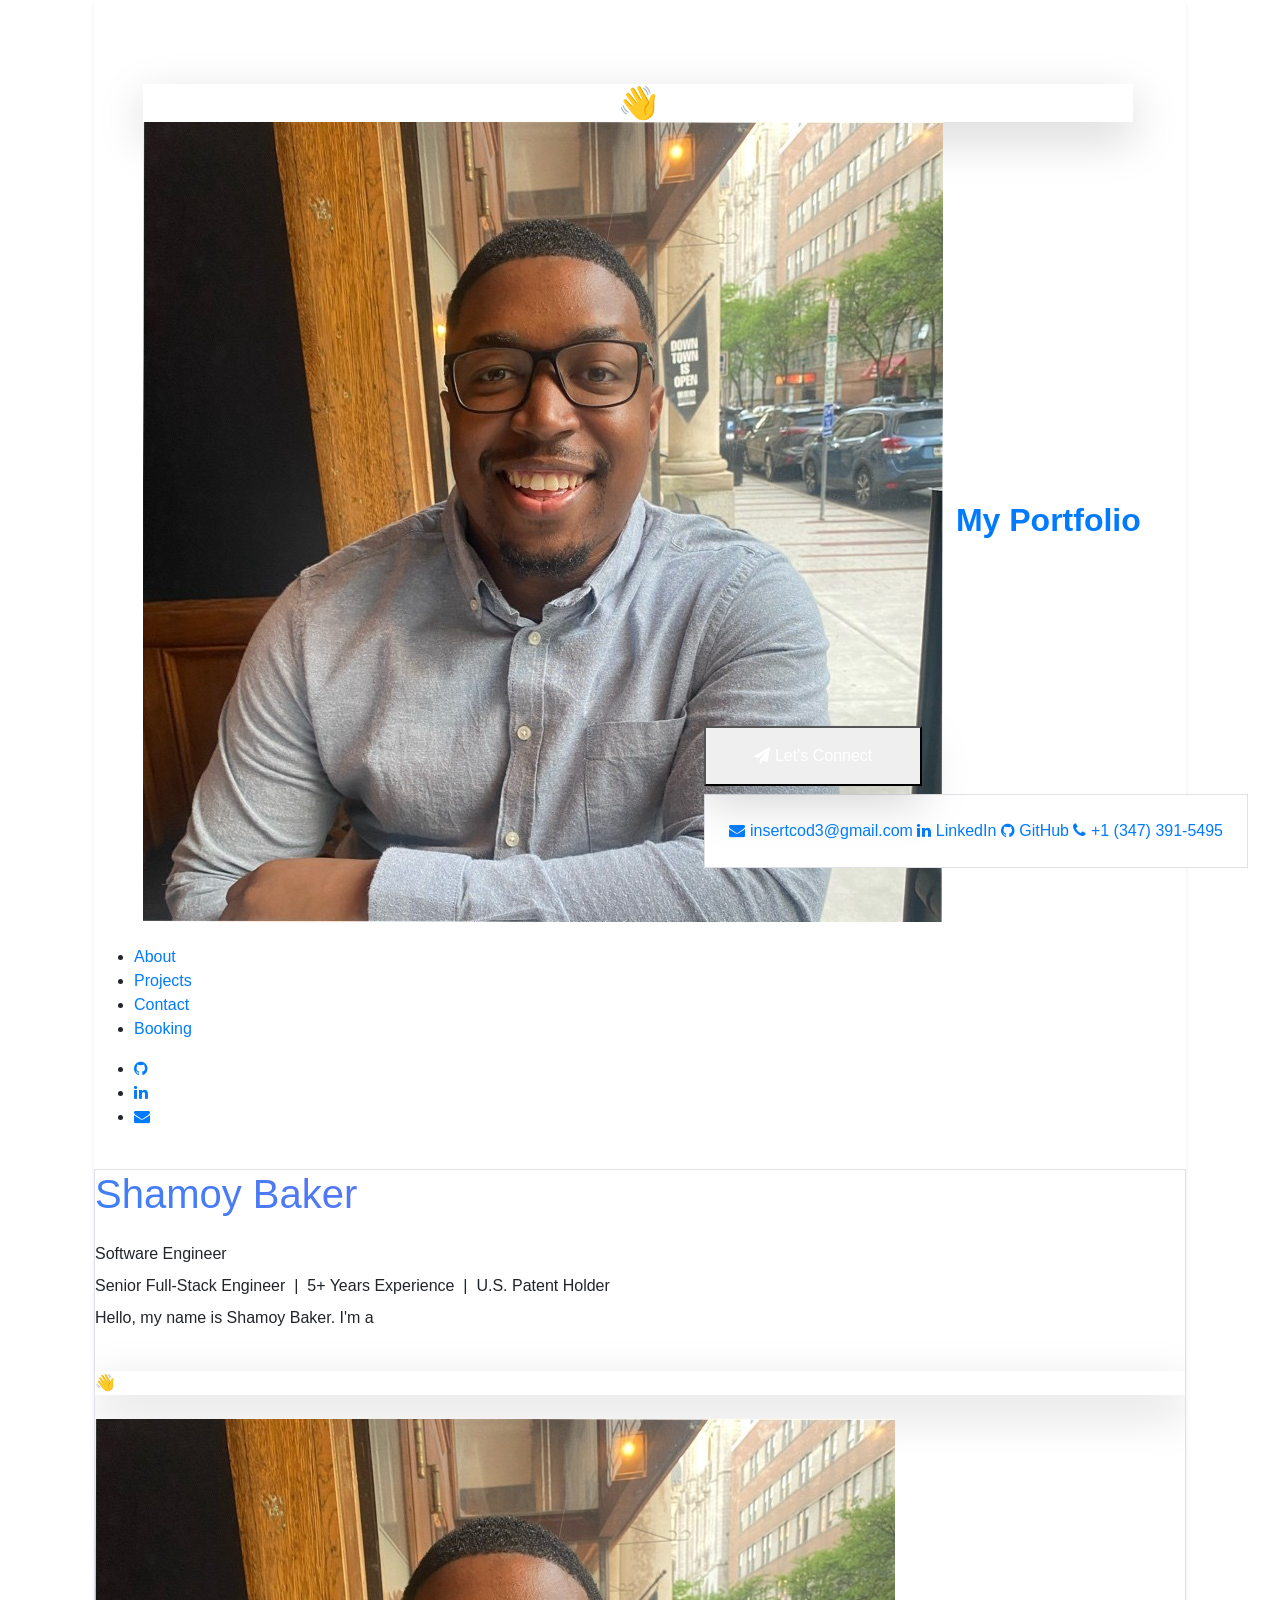
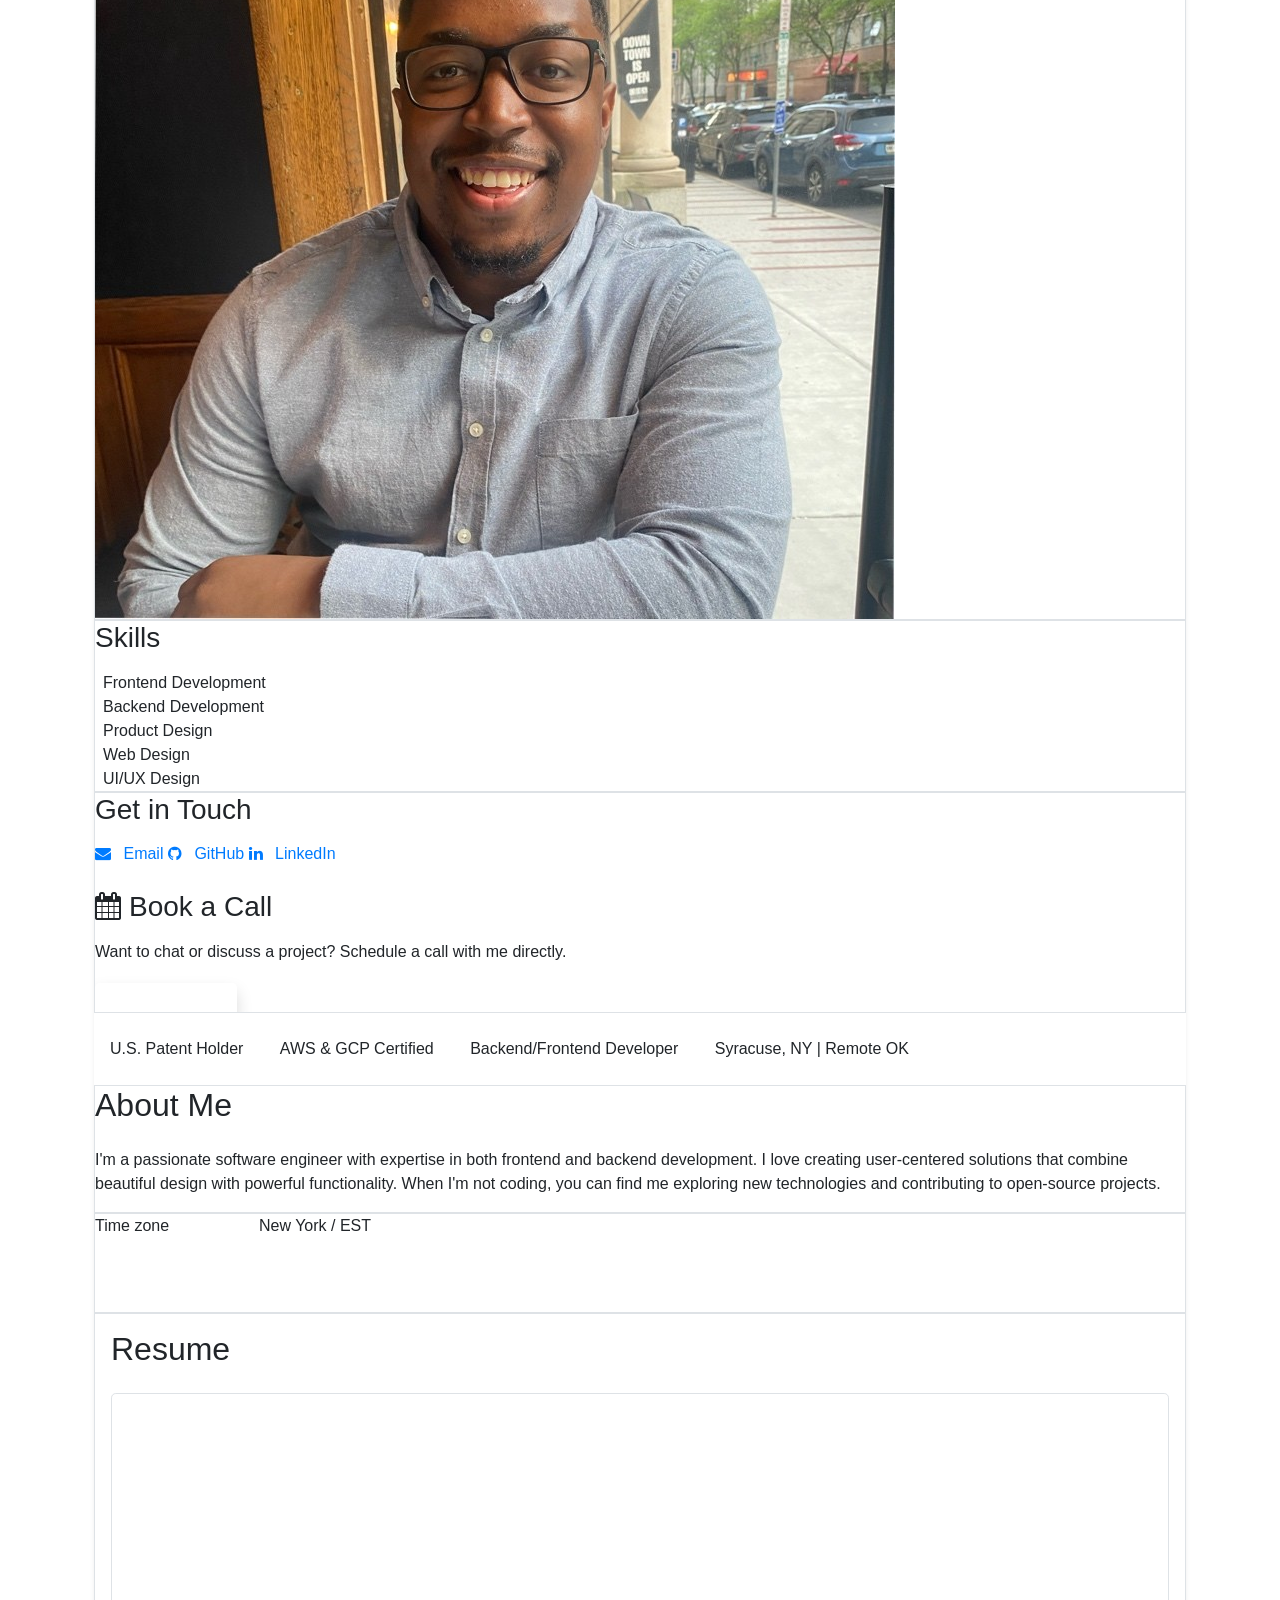
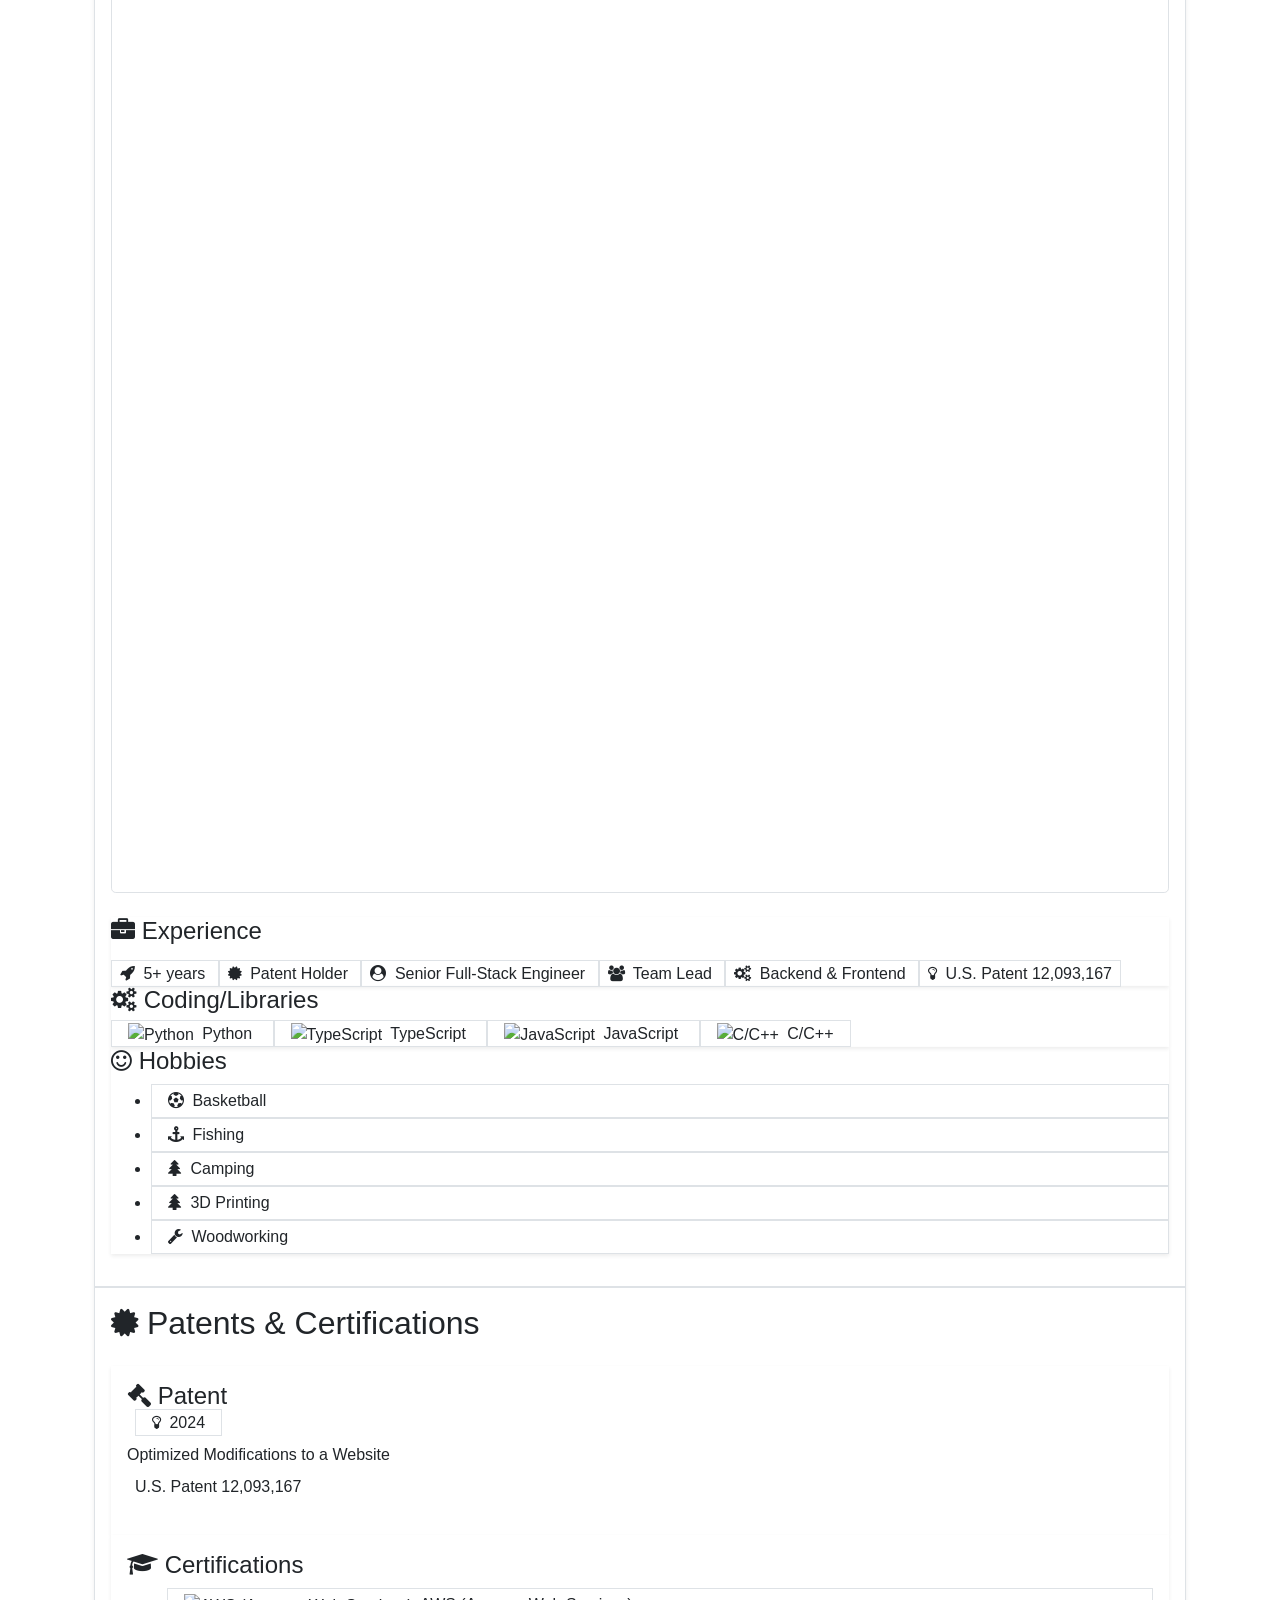
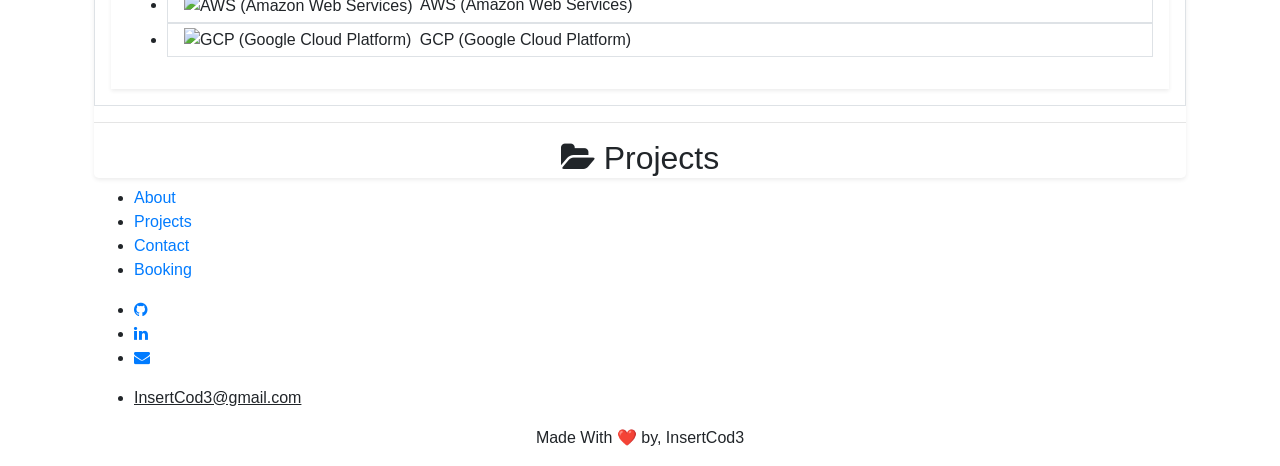
==== index.html @ 32baeb02 "Add Profile Picture" ====
<!DOCTYPE html>
<html lang="en">

<head>
    <meta charset="utf-8">
    <meta content="IE=edge" http-equiv="X-UA-Compatible">
    <meta content="width=device-width, initial-scale=1" name="viewport">
    <title>Portfolio - InsertCod3 </title>
    <!-- jQuery (CDN) -->
    <script src="https://cdn.jsdelivr.net/npm/jquery@3.4.1/dist/jquery.min.js"></script>
    <!-- Animate CSS (CDN) -->
    <link rel="stylesheet" href="https://cdnjs.cloudflare.com/ajax/libs/animate.css/4.1.1/animate.min.css"/>
    <!-- Typed.js (CDN) -->
    <script src="https://cdn.jsdelivr.net/npm/typed.js@2.0.10/lib/typed.min.js"></script>
    <!-- Bootstrap (CDN) -->
    <script src="https://cdn.jsdelivr.net/npm/bootstrap@4.3.1/dist/js/bootstrap.min.js"></script>
    <link href="https://cdn.jsdelivr.net/npm/bootstrap@4.3.1/dist/css/bootstrap.min.css" rel="stylesheet">
    <!-- FontAwesome (CDN) -->
    <link href="https://cdn.jsdelivr.net/npm/font-awesome@4.7.0/css/font-awesome.css" rel="stylesheet">
    <!-- Tailwind CSS -->
    <script src="https://cdn.tailwindcss.com"></script>
    <!-- Custom CSS -->
    <link href="css/tailwind-custom.css" rel="stylesheet">
    <!-- Main JS/CSS -->
    <script src="js/main.js"></script>
    <!-- Preloader Screen Handle (CSS/JS) -->
    <link href="css/preloader.css" rel="stylesheet">
    <script src="js/preloader.js"></script>
    <link href="https://fonts.googleapis.com/css?family=Nunito:600&display=swap" rel="stylesheet">
    <!-- Google Tag Manager -->
    <script>(function(w,d,s,l,i){w[l]=w[l]||[];w[l].push({'gtm.start':
    new Date().getTime(),event:'gtm.js'});var f=d.getElementsByTagName(s)[0],
    j=d.createElement(s),dl=l!='dataLayer'?'&l='+l:'';j.async=true;j.src=
    'https://www.googletagmanager.com/gtm.js?id='+i+dl;f.parentNode.insertBefore(j,f);
    })(window,document,'script','dataLayer','GTM-56KHHL7');</script>
    <!-- End Google Tag Manager -->
</head>

<body class="bg-gray-100 font-['Nunito']">
    <!-- Google Tag Manager (noscript) -->
    <noscript><iframe src="https://www.googletagmanager.com/ns.html?id=GTM-56KHHL7"
    height="0" width="0" style="display:none;visibility:hidden"></iframe></noscript>
    <!-- End Google Tag Manager (noscript) -->
    <div id="preloader" >
            <div class="lds-ellipsis"><div></div><div></div><div></div><div></div></div>
        <h1 style="font-family: 'Nunito', sans-serif; color: white; font-size: 3rem;" class="animate__animated animate__shakeX">Hello. 👋</h1>
    </div>
    <div class="bg-gray-100 loading">
        
        <div class="container mx-auto px-4 mb-12">
            <header class="bg-white rounded-lg shadow-sm p-6 mb-8">
                <!-- Navigation -->
                <nav class="flex items-center justify-between lg:justify-between py-4 mb-8 flex-wrap">
                    <button class="lg:hidden navbar-toggler" type="button" data-toggle="collapse" data-target="#navbarSupportedContent" aria-controls="navbarSupportedContent" aria-expanded="false" aria-label="Toggle navigation">
                        <span class="navbar-toggler-icon"></span>
                    </button>
                    
                    <a class="text-2xl font-semibold border-2 border-gray-700 px-4 py-2 text-gray-700 hover:text-blue-500 hover:border-blue-500 transition-colors duration-250 w-full lg:w-auto text-center flex justify-center lg:justify-start" href="/" class="logo">
                        <h2 class="flex flex-row items-center brand-name w-full text-center lg:text-left">
                            <div class="hidden xl:flex w-16 h-16 bg-gradient-to-br from-blue-500 to-indigo-600 rounded-full items-center justify-center text-white text-2xl shadow-lg mr-2">👋</div>
                            <img class="lg:hidden rounded-full w-16" src="img/profile/1718292567186.jpg" alt="Default avatar">
                            <span class="ml-1">My Portfolio</span></h2>
                    </a>
            
                    <div class="hidden lg:flex items-center space-x-8" id="navbarSupportedContent">
                      <ul class="flex space-x-6">
                        <li class="nav-item active">
                            <a class="text-gray-600 hover:text-blue-500 transition-colors duration-250" href="#about-me">About</a>
                        </li>
                        <li class="nav-item">
                            <a class="text-gray-600 hover:text-blue-500 transition-colors duration-250" href="#projects">Projects</a>
                        </li>
                        <li class="nav-item">
                            <a class="text-gray-600 hover:text-blue-500 transition-colors duration-250" href="#footer">Contact</a>
                        </li>
                        <li class="nav-item">
                            <a class="text-blue-600 font-bold transition-colors duration-250" href="booking.html">Booking</a>
                        </li>
                      </ul>
                      <ul class="flex space-x-4 social">
                            <li><a class="text-gray-600 hover:text-blue-500 transition-colors duration-250" target="_blank" href="https://github.com/InSertCod3"> <i class="fa fa-github"></i> </a> </li>
                            <li><a class="text-gray-600 hover:text-blue-500 transition-colors duration-250" target="_blank" href="https://www.linkedin.com/in/shamoy-baker-472548163/"> <i class="fa fa-linkedin"></i> </a></li>
                            <li><a class="text-gray-600 hover:text-blue-500 transition-colors duration-250" target="_self" href="mailto:insertcod3@gmail.com"> <i class="fa fa-envelope"></i> </a></li>
                        </ul>
                    </div>
                </nav>

                <!-- Bento Box Grid - Top Row: Name, Skills, Contact -->
                <div class="grid grid-cols-1 md:grid-cols-2 lg:grid-cols-3 gap-4 mb-8">
                    <!-- Welcome Card -->
                    <div class="bg-gradient-to-br from-blue-50 to-indigo-100 rounded-xl p-6 border border-blue-200 hover:shadow-lg transition-all duration-300 bento-card card-hover">
                        <div class="flex items-start justify-between">
                            <div>
                                <h1 class="text-4xl lg:text-5xl font-bold gradient-text mb-4">Shamoy Baker</h1>
                                <p class="text-lg text-gray-600 mb-2">Software Engineer</p>
                                <p class="text-base font-semibold text-blue-700 mb-2">
                                    Senior Full-Stack Engineer &nbsp;|&nbsp; 5+ Years Experience &nbsp;|&nbsp; U.S. Patent Holder
                                </p>
                                <p class="text-sm text-gray-500">Hello, my name is Shamoy Baker. I'm a<br>
                                <span class="block sm:inline"></span><span id="skill-title-0" class="text-blue-600 font-semibold align-middle">&nbsp;</span></p>
                            </div>
                            <div class="hidden lg:block">
                                <div class="hidden w-16 h-16 bg-gradient-to-br from-blue-500 to-indigo-600 rounded-full flex items-center justify-center text-white text-2xl shadow-lg">
                                    👋
                                </div>
                                <img class="rounded-full w-48 xl:w-64 mt-4" src="img/profile/1718292567186.jpg" alt="Default avatar">
                            </div>
                        </div>
                    </div>

                    <!-- Skills Card -->
                    <div class="bg-gradient-to-br from-green-50 to-emerald-100 rounded-xl p-6 border border-green-200 hover:shadow-lg transition-all duration-300 bento-card card-hover">
                        <h3 class="text-lg font-semibold text-gray-800 mb-3">Skills</h3>
                        <div class="space-y-2 text-sm">
                            <div class="flex items-center">
                                <span class="w-2 h-2 bg-green-500 rounded-full mr-2 skill-dot"></span>
                                <span class="text-gray-700">Frontend Development</span>
                            </div>
                            <div class="flex items-center">
                                <span class="w-2 h-2 bg-green-500 rounded-full mr-2 skill-dot"></span>
                                <span class="text-gray-700">Backend Development</span>
                            </div>
                            <div class="flex items-center">
                                <span class="w-2 h-2 bg-green-500 rounded-full mr-2 skill-dot"></span>
                                <span class="text-gray-700">Product Design</span>
                            </div>
                            <div class="flex items-center">
                                <span class="w-2 h-2 bg-green-500 rounded-full mr-2 skill-dot"></span>
                                <span class="text-gray-700">Web Design</span>
                            </div>
                            <div class="flex items-center">
                                <span class="w-2 h-2 bg-green-500 rounded-full mr-2 skill-dot"></span>
                                <span class="text-gray-700">UI/UX Design</span>
                            </div>
                        </div>
                    </div>

                    <!-- Contact Card -->
                    <div class="bg-gradient-to-br from-purple-50 to-violet-100 rounded-xl p-6 border border-purple-200 hover:shadow-lg transition-all duration-300 bento-card card-hover">
                        <h3 class="text-lg font-semibold text-gray-800 mb-3">Get in Touch</h3>
                        <div class="space-y-2 text-sm mb-4">
                            <a href="mailto:insertcod3@gmail.com" class="flex items-center text-gray-700 hover:text-purple-600 transition-colors group">
                                <i class="fa fa-envelope mr-2 group-hover:scale-110 transition-transform"></i>
                                <span>Email</span>
                            </a>
                            <a href="https://github.com/InSertCod3" target="_blank" class="flex items-center text-gray-700 hover:text-purple-600 transition-colors group">
                                <i class="fa fa-github mr-2 group-hover:scale-110 transition-transform"></i>
                                <span>GitHub</span>
                            </a>
                            <a href="https://www.linkedin.com/in/shamoy-baker-472548163/" target="_blank" class="flex items-center text-gray-700 hover:text-purple-600 transition-colors group">
                                <i class="fa fa-linkedin mr-2 group-hover:scale-110 transition-transform"></i>
                                <span>LinkedIn</span>
                            </a>
                        </div>
                        <div class="mt-4">
                            <h3 class="text-lg font-semibold text-gray-800 mb-3 flex items-center"><i class="fa fa-calendar mr-2 text-sky-500"></i>Book a Call</h3>
                            <p class="text-gray-700 mb-4">Want to chat or discuss a project? Schedule a call with me directly.</p>
                            <a href="https://calendar.google.com/calendar/u/0/appointments/schedules/AcZssZ3Q_IYVpdFgfIPAFKFhYhUGTUS6p-Y1R8rW-ofLhDkMVE9c9tWvl8F3PLIQcn6F9eYsMNGcrHB-" target="_blank" class="inline-flex items-center px-4 py-2 bg-sky-500 hover:bg-violet-400 text-white font-semibold rounded-lg shadow transition-colors duration-200">
                                <i class="fa fa-phone mr-2"></i>Book Now
                            </a>
                        </div>
                    </div>
                </div>

                <!-- Quick Facts Bar -->
                <div class="flex flex-wrap gap-4 my-4 justify-center">
                    <span class="bg-blue-100 text-blue-800 px-3 py-1 rounded-full text-sm font-semibold">U.S. Patent Holder</span>
                    <span class="bg-green-100 text-green-800 px-3 py-1 rounded-full text-sm font-semibold">AWS & GCP Certified</span>
                    <span class="bg-purple-100 text-purple-800 px-3 py-1 rounded-full text-sm font-semibold">Backend/Frontend Developer</span>
                    <span class="bg-gray-100 text-gray-800 px-3 py-1 rounded-full text-sm font-semibold">Syracuse, NY | Remote OK</span>
                </div>

                <!-- Book a Call & Time Row -->
                <div class="mb-8 flex flex-col lg:flex-row gap-6 w-full">
                    <!-- About Me Card -->
                    <div class="flex-1">
                        <div id="about-me" class="bg-gradient-to-r from-gray-50 to-gray-100 rounded-xl p-6 border border-gray-200 hover:shadow-lg transition-all duration-300 bento-card card-hover h-full">
                            <h2 class="text-2xl font-bold text-gray-800 mb-4">About Me</h2>
                            <p class="text-gray-600 leading-relaxed">
                                I'm a passionate software engineer with expertise in both frontend and backend development. 
                                I love creating user-centered solutions that combine beautiful design with powerful functionality. 
                                When I'm not coding, you can find me exploring new technologies and contributing to open-source projects.
                            </p>
                        </div>
                    </div>
                    <!-- Time Zone Card -->
                    <div class="flex-1">
                        <div class="relative overflow-hidden rounded-2xl bg-gradient-to-r from-blue-400 via-purple-400 to-pink-400 animate-gradient-x border border-gray-800 p-6 flex flex-col items-center justify-center min-h-[100px] h-full" style="min-height:100px;">
                            <span class="relative text-lg md:text-xl font-semibold text-gray-100 mb-2">Time zone</span>
                            <span id="est-clock" class="relative text-4xl md:text-6xl font-bold text-white tracking-wider" style="font-variant-numeric: tabular-nums;">Loading...</span>
                            <span class="relative text-xl md:text-2xl font-semibold text-gray-100 mt-2">New York / EST</span>
                        </div>
                    </div>
                </div>

                <!-- Resume Section - Third Row -->
                <div class="mb-8 hidden">
                    <div class="bg-gradient-to-r from-slate-50 to-slate-100 rounded-xl p-3 border border-slate-200 hover:shadow-lg transition-all duration-300 bento-card card-hover">
                        <h2 class="text-2xl font-bold text-gray-800 mb-4">Resume</h2>
                        <div class="space-y-4">
                            <!-- PDF Viewer -->
                            <div class="bg-white rounded-lg border border-slate-200 overflow-hidden">
                                <div class="bg-gray-100 flex items-center justify-center resume-container">
                                    <iframe id="pdf-viewer" class="w-full h-full" frameborder="0"></iframe>
                                </div>
                            </div>
                            
                            <!-- Resume Info -->
                            <div class="grid grid-cols-1 md:grid-cols-3 gap-6 mt-4">
                                <!-- Experience Card -->
                                <div class="bg-gradient-to-br from-blue-50 to-indigo-100 rounded-2xl p-6 border-2 border-blue-200 shadow-sm hover:shadow-lg transition-all duration-300 flex flex-col items-start relative w-full">
                                    <h4 class="font-bold text-lg md:text-2xl text-blue-600 mb-3 flex flex-wrap items-center gap-2 md:gap-3 break-words w-full">
                                        <i class="fa fa-briefcase text-blue-600 text-lg md:text-2xl"></i> Experience
                                    </h4>
                                    <div class="flex flex-wrap gap-x-2 gap-y-2 md:gap-x-4 md:gap-y-3 w-full">
                                        <span class="inline-flex items-center px-2 md:px-3 py-1 rounded-full bg-blue-50 text-blue-600 font-semibold text-xs md:text-sm border border-blue-100 mb-0 break-words max-w-full">
                                            <i class="fa fa-rocket mr-1 text-blue-600"></i> 5+ years
                                        </span>
                                        <span class="inline-flex items-center px-2 md:px-3 py-1 rounded-full bg-indigo-50 text-indigo-600 font-semibold text-xs md:text-sm border border-indigo-100 mb-0 break-words max-w-full">
                                            <i class="fa fa-certificate mr-1 text-indigo-600"></i> Patent Holder
                                        </span>
                                        <span class="inline-flex items-center px-2 md:px-3 py-1 rounded-full bg-blue-50 text-blue-600 font-semibold text-xs md:text-sm border border-blue-100 mb-0 break-words max-w-full">
                                            <i class="fa fa-user-circle mr-1 text-blue-600"></i> Senior Full-Stack Engineer
                                        </span>
                                        <span class="inline-flex items-center px-2 md:px-3 py-1 rounded-full bg-indigo-50 text-indigo-600 font-semibold text-xs md:text-sm border border-indigo-100 mb-0 break-words max-w-full">
                                            <i class="fa fa-users mr-1 text-indigo-600"></i> Team Lead
                                        </span>
                                        <span class="inline-flex items-center px-2 md:px-3 py-1 rounded-full bg-blue-50 text-blue-600 font-semibold text-xs md:text-sm border border-blue-100 mb-0 break-words max-w-full">
                                            <i class="fa fa-cogs mr-1 text-blue-600"></i> Backend & Frontend
                                        </span>
                                        <span class="inline-flex items-center px-2 md:px-3 py-1 rounded-full bg-indigo-50 text-indigo-600 font-semibold text-xs md:text-sm border border-indigo-100 mb-0 break-words max-w-full">
                                            <i class="fa fa-lightbulb-o mr-1 text-indigo-600"></i> U.S. Patent 12,093,167
                                        </span>
                                    </div>
                                </div>
                                <!-- Skills Card -->
                                <div class="bg-gradient-to-br from-green-50 to-emerald-100 rounded-2xl p-6 border-2 border-green-200 shadow-sm hover:shadow-lg transition-all duration-300 flex flex-col items-start">
                                    <h4 class="font-bold text-lg text-emerald-700 mb-2 flex items-center gap-2">
                                        <i class="fa fa-cogs text-emerald-500"></i> Coding/Libraries
                                    </h4>
                                    <div class="flex flex-wrap gap-2 mt-2">
                                        <span class="inline-flex items-center px-3 py-1 rounded-full bg-emerald-100 text-emerald-800 text-xs font-semibold border border-emerald-200">
                                            <img src="https://cdn.jsdelivr.net/gh/devicons/devicon/icons/python/python-original.svg" alt="Python" class="w-4 h-4 mr-1"> Python
                                        </span>
                                        <span class="inline-flex items-center px-3 py-1 rounded-full bg-emerald-100 text-emerald-800 text-xs font-semibold border border-emerald-200">
                                            <img src="https://cdn.jsdelivr.net/gh/devicons/devicon/icons/typescript/typescript-original.svg" alt="TypeScript" class="w-4 h-4 mr-1"> TypeScript
                                        </span>
                                        <span class="inline-flex items-center px-3 py-1 rounded-full bg-emerald-100 text-emerald-800 text-xs font-semibold border border-emerald-200">
                                            <img src="https://cdn.jsdelivr.net/gh/devicons/devicon/icons/javascript/javascript-original.svg" alt="JavaScript" class="w-4 h-4 mr-1"> JavaScript
                                        </span>
                                        <span class="inline-flex items-center px-3 py-1 rounded-full bg-emerald-100 text-emerald-800 text-xs font-semibold border border-emerald-200">
                                            <img src="https://cdn.jsdelivr.net/gh/devicons/devicon/icons/cplusplus/cplusplus-original.svg" alt="C/C++" class="w-4 h-4 mr-1"> C/C++
                                        </span>
                                    </div>
                                </div>
                                <!-- Hobbies Card (was Certifications) -->
                                <div class="bg-gradient-to-br from-yellow-50 to-yellow-100 rounded-2xl p-6 border-2 border-yellow-200 shadow-sm hover:shadow-lg transition-all duration-300 flex flex-col items-start">
                                    <h4 class="font-bold text-lg text-yellow-700 mb-2 flex items-center gap-2">
                                        <i class="fa fa-smile-o text-yellow-500"></i> Hobbies
                                    </h4>
                                    <ul class="flex flex-wrap gap-2 mt-2 w-full">
                                        <li class="inline-flex items-center px-3 py-1 rounded-full bg-yellow-100 text-yellow-800 text-xs font-semibold border border-yellow-200">
                                            <i class="fa fa-futbol-o mr-1"></i> Basketball
                                        </li>
                                        <li class="inline-flex items-center px-3 py-1 rounded-full bg-yellow-100 text-yellow-800 text-xs font-semibold border border-yellow-200">
                                            <i class="fa fa-anchor mr-1"></i> Fishing
                                        </li>
                                        <li class="inline-flex items-center px-3 py-1 rounded-full bg-yellow-100 text-yellow-800 text-xs font-semibold border border-yellow-200">
                                            <i class="fa fa-tree mr-1"></i> Camping
                                        </li>
                                        <li class="inline-flex items-center px-3 py-1 rounded-full bg-yellow-100 text-yellow-800 text-xs font-semibold border border-yellow-200">
                                            <i class="fa fa-tree mr-1"></i> 3D Printing
                                        </li>
                                        <li class="inline-flex items-center px-3 py-1 rounded-full bg-yellow-100 text-yellow-800 text-xs font-semibold border border-yellow-200">
                                            <i class="fa fa-wrench mr-1"></i> Woodworking
                                        </li>
                                    </ul>
                                </div>
                            </div>
                        </div>
                    </div>
                </div>

                <!-- Patents & Certifications Card -->
                <div class="mb-8">
                    <div class="bg-gradient-to-br from-yellow-50 to-yellow-100 rounded-xl p-3 border border-yellow-200 hover:shadow-lg transition-all duration-300 bento-card card-hover">
                        <h2 class="text-base md:text-2xl font-extrabold text-yellow-600 mb-4 md:mb-6 flex items-center gap-2 md:gap-2 flex-wrap break-words w-full">
                            <i class="fa fa-certificate text-base md:text-xl text-yellow-500"></i>
                            Patents & Certifications
                        </h2>
                        <div class="flex flex-col md:flex-row gap-y-4 md:gap-y-0 md:gap-x-4 w-full md:items-stretch h-full">
                            <!-- Patent Card -->
                            <div class="flex-1 min-w-0 w-full bg-white rounded-2xl p-3 md:p-4 border-2 border-yellow-200 shadow-sm hover:shadow-lg transition-all duration-300 flex flex-col h-full justify-center relative min-h-32 md:min-h-40">
                                <div class="w-full flex items-center justify-between mb-2">
                                    <h4 class="font-bold text-sm md:text-base text-yellow-700 flex items-center gap-2 m-0">
                                        <i class="fa fa-gavel text-yellow-500"></i> Patent
                                    </h4>
                                    <span class="inline-flex items-center ml-2 px-3 py-1 rounded-full bg-yellow-100 text-yellow-700 text-xs font-bold border border-yellow-300">
                                        <i class="fa fa-lightbulb-o mr-1"></i> 2024
                                    </span>
                                </div>
                                <p class="text-xs md:text-sm text-gray-700 mb-1 font-medium break-words">Optimized Modifications to a Website</p>
                                <p class="text-xs text-gray-500 font-mono bg-yellow-50 px-2 py-1 rounded break-words">U.S. Patent 12,093,167</p>
                            </div>
                            <!-- Certifications Card -->
                            <div class="flex-1 min-w-0 w-full bg-white rounded-2xl p-3 md:p-4 border-2 border-yellow-200 shadow-sm hover:shadow-lg transition-all duration-300 flex flex-col h-full justify-center min-h-32 md:min-h-40">
                                <h4 class="font-bold text-sm md:text-base text-yellow-700 mb-2 flex items-center gap-2">
                                    <i class="fa fa-graduation-cap text-yellow-500"></i> Certifications
                                </h4>
                                <ul class="flex flex-wrap gap-2 mt-2 w-full">
                                    <li class="inline-flex items-center px-3 py-1 rounded-full bg-yellow-100 text-yellow-800 text-xs font-semibold border border-yellow-200 break-words max-w-full">
                                        <img src="https://cdn.jsdelivr.net/gh/devicons/devicon/icons/amazonwebservices/amazonwebservices-original-wordmark.svg" alt="AWS (Amazon Web Services)" class="w-4 h-4 mr-1"> AWS (Amazon Web Services)
                                    </li>
                                    <li class="inline-flex items-center px-3 py-1 rounded-full bg-yellow-100 text-yellow-800 text-xs font-semibold border border-yellow-200 break-words max-w-full">
                                        <img src="https://cdn.jsdelivr.net/gh/devicons/devicon/icons/googlecloud/googlecloud-original.svg" alt="GCP (Google Cloud Platform)" class="w-4 h-4 mr-1"> GCP (Google Cloud Platform)
                                    </li>
                                </ul>
                            </div>
                        </div>
                    </div>
                </div>

                <!-- Separator before Projects Section -->
                <hr class="my-10 border-t-2 border-gray-200 w-full hidden">
                <!-- Projects Section Header -->
                <div class="flex justify-center hidden">
                  <h2 class="text-2xl md:text-3xl font-extrabold text-gray-800 flex items-center gap-3 mb-8 text-center"><i class="fa fa-folder-open text-blue-500"></i> Projects</h2>
                </div>
                <!-- Bento Box Projects Container -->
                <div id="bento-projects-container" class="hidden">
                    <!-- Projects will be dynamically populated here -->
                </div>

                
            </header>
            <div class="container mx-auto px-4 content-container" id="content-container">
                <!-- Content container for any additional sections -->
        </div>
    </div>

    <footer class="bg-white mt-12 py-8">
        <div id="footer" class="container mx-auto px-4">
            <nav class="flex flex-col md:flex-row justify-between items-center space-y-4 md:space-y-0">
                <ul class="flex space-x-6">
                    <li>
                        <a href="#about-me" class="text-gray-600 hover:text-blue-500 transition-colors duration-250">About</a>
                    </li>

                    <li>
                        <a href="#projects" class="text-gray-600 hover:text-blue-500 transition-colors duration-250">Projects</a>
                    </li>

                    <li>
                        <a href="#footer" class="text-gray-600 hover:text-blue-500 transition-colors duration-250">Contact</a>
                    </li>
                    <li>
                        <a href="booking" class="text-blue-600 font-bold transition-colors duration-250">Booking</a>
                    </li>
                </ul>

                <ul class="flex space-x-4">
                    <li><a target="_blank" href="https://github.com/InSertCod3" class="text-gray-600 hover:text-blue-500 transition-colors duration-250"> <i class="fa fa-github"></i> </a> </li>
                    <li><a target="_blank" href="https://www.linkedin.com/in/shamoy-baker-472548163/" class="text-gray-600 hover:text-blue-500 transition-colors duration-250"> <i class="fa fa-linkedin"></i> </a></li>
                    <li><a target="_self" href="mailto:insertcod3@gmail.com" class="text-gray-600 hover:text-blue-500 transition-colors duration-250"> <i class="fa fa-envelope"></i> </a></li>
                </ul>
                <ul>
                    <li><u class="text-gray-600">InsertCod3@gmail.com</u></li>
                </ul>

                <p class="text-center text-gray-600">Made With ❤️ by, InsertCod3</p>
            </nav>
        </div>

    </footer>
    <script>
            /* Handle Typed.js */
            var typed = new Typed('#skill-title-0', {
                strings: ["&nbsp;", "Backend&nbsp;Developer ", "Frontend&nbsp;Developer ", "Creator"],
                typeSpeed: 50,
                backSpeed: 50,
                backDelay: 2000,
                showCursor: true,
                loop: true,
                loopCount: Infinity
            });

            //Paste your Client Access Token in the line below within quotes - you can build your API from https://dribbble.com/account/applications 
            var project_list = {
                1: {
                    "items":[
                        {
                            "title": "React Native Cooking App",
                            "card_attr": "",
                            "message": "React Native Cooking App Design Mock-up",
                            "description": "Designed a app in React Native that enables user to visualize cooking recipes.",
                            "links": {
                                "hosted_url": "https://github.com/InSertCod3/cooking_react_native",
                                "source_code_repo": "https://github.com/InSertCod3/cooking_react_native"
                            },
                            "images": {
                                "normal":"https://raw.githubusercontent.com/InSertCod3/cooking_react_native/master/screenshots/Screenshot_3.png"
                            }
                        },
                        {
                            "title": "React Native Patients App",
                            "card_attr": "",
                            "message": "React Native Patients Management App Design Mock-up",
                            "description": "Designed a app in React Native that help medical professionals manage there patients more efficiently.",
                            "links": {
                                "hosted_url": "https://github.com/InSertCod3/react_native_patients",
                                "source_code_repo": "https://github.com/InSertCod3/react_native_patients"
                            },
                            "images": {
                                "normal":"https://raw.githubusercontent.com/InSertCod3/react_native_patients/master/screenshots/screenshot_0.png"
                            }
                        },
                        {
                            "title": "React Native Pricing Carousel App",
                            "card_attr": "",
                            "message": "React Native Pricing App Design Mock-up",
                            "description": "Designed a app in React Native that had responsive design concept.",
                            "links": {
                                "hosted_url": "https://github.com/InSertCod3/React_Native_Pricing_Carousel",
                                "source_code_repo": "https://github.com/InSertCod3/React_Native_Pricing_Carousel"
                            },
                            "images": {
                                "normal":"https://raw.githubusercontent.com/InSertCod3/React_Native_Pricing_Carousel/master/screenshots/Screenshot_0.png"
                            }
                        }
                    ]
                },
                2: {
                    "items":[
                        {
                            "title": "React Native Cooking App",
                            "card_attr": "disable-border",
                            "message": "React Native Cooking App Design Mock-up",
                            "description": "Designed a app in React Native that enables user to visualize cooking recipes.",
                            "links": {
                                "hosted_url": "https://github.com/InSertCod3/cooking_react_native",
                                "source_code_repo": "https://github.com/InSertCod3/cooking_react_native"
                            },
                            "images": {
                                "normal":"img/mockup/snowboard_weekend_getaway.png"
                            }
                        }
                    ]
                },
                3: {
                    "items":[
                        {
                            "title": "React Native Cooking App",
                            "card_attr": "disable-border",
                            "message": "React Native Cooking App Design Mock-up",
                            "description": "Designed a app in React Native that enables user to visualize cooking recipes.",
                            "links": {
                                "hosted_url": "https://github.com/InSertCod3/cooking_react_native",
                                "source_code_repo": "https://github.com/InSertCod3/cooking_react_native"
                            },
                            "images": {
                                "normal":"img/mockup/movie_night_0.png"
                            }
                        },
                        {
                            "title": "React Native Cooking App",
                            "card_attr": "disable-border",
                            "message": "React Native Cooking App Design Mock-up",
                            "description": "Designed a app in React Native that enables user to visualize cooking recipes.",
                            "links": {
                                "hosted_url": "https://github.com/InSertCod3/cooking_react_native",
                                "source_code_repo": "https://github.com/InSertCod3/cooking_react_native"
                            },
                            "images": {
                                "normal":"img/mockup/movie_night_1.png"
                            }
                        },
                        {
                            "title": "React Native Cooking App",
                            "card_attr": "disable-border",
                            "message": "React Native Cooking App Design Mock-up",
                            "description": "Designed a app in React Native that enables user to visualize cooking recipes.",
                            "links": {
                                "hosted_url": "https://github.com/InSertCod3/cooking_react_native",
                                "source_code_repo": "https://github.com/InSertCod3/cooking_react_native"
                            },
                            "images": {
                                "normal":"img/mockup/movie_night_2.png"
                            }
                        }
                    ]
                },
                4: {
                    "items":[
                        {
                            "title": "React Native Cooking App",
                            "card_attr": "",
                            "message": "React Native Cooking App Design Mock-up",
                            "description": "Designed a app in React Native that enables user to visualize cooking recipes.",
                            "links": {
                                "hosted_url": "https://github.com/InSertCod3/cooking_react_native",
                                "source_code_repo": "https://github.com/InSertCod3/cooking_react_native"
                            },
                            "images": {
                                "normal":"img/mockup/i_am_moose_desktop.png"
                            }
                        }
                    ]
                },
                5: {
                    "items":[
                        {
                            "title": "React Native Cooking App",
                            "card_attr": "",
                            "message": "React Native Cooking App Design Mock-up",
                            "description": "Designed a app in React Native that enables user to visualize cooking recipes.",
                            "links": {
                                "hosted_url": "https://github.com/InSertCod3/cooking_react_native",
                                "source_code_repo": "https://github.com/InSertCod3/cooking_react_native"
                            },
                            "images": {
                                "normal":"img/mockup/eiffel_tower_iphone_mockup.png"
                            }
                        }
                    ]
                }
            };
            
            // Color schemes for bento box projects
            var colorSchemes = [
                { bg: 'from-orange-50 to-amber-100', border: 'border-orange-200', btn: 'bg-orange-500 hover:bg-orange-600', btnLight: 'bg-orange-100 text-orange-700 hover:bg-orange-200', tag: 'bg-orange-100 text-orange-800' },
                { bg: 'from-pink-50 to-rose-100', border: 'border-pink-200', btn: 'bg-pink-500 hover:bg-pink-600', btnLight: 'bg-pink-100 text-pink-700 hover:bg-pink-200', tag: 'bg-pink-100 text-pink-800' },
                { bg: 'from-cyan-50 to-teal-100', border: 'border-cyan-200', btn: 'bg-cyan-500 hover:bg-cyan-600', btnLight: 'bg-cyan-100 text-cyan-700 hover:bg-cyan-200', tag: 'bg-cyan-100 text-cyan-800' },
                { bg: 'from-emerald-50 to-green-100', border: 'border-emerald-200', btn: 'bg-emerald-500 hover:bg-emerald-600', btnLight: 'bg-emerald-100 text-emerald-700 hover:bg-emerald-200', tag: 'bg-emerald-100 text-emerald-800' },
                { bg: 'from-indigo-50 to-blue-100', border: 'border-indigo-200', btn: 'bg-indigo-500 hover:bg-indigo-600', btnLight: 'bg-indigo-100 text-indigo-700 hover:bg-indigo-200', tag: 'bg-indigo-100 text-indigo-800' },
                { bg: 'from-red-50 to-pink-100', border: 'border-red-200', btn: 'bg-red-500 hover:bg-red-600', btnLight: 'bg-red-100 text-red-700 hover:bg-red-200', tag: 'bg-red-100 text-red-800' }
            ];

            // Populate bento box projects
            var projectIndex = 0;
            for (pro in project_list){
                var t_pros = project_list[pro];
                t_pros.items.forEach(function(shot) {
                    var colorScheme = colorSchemes[projectIndex % colorSchemes.length];
                    var bento_template_html = `
                        <div class="mb-4">
                            <div class="bg-gradient-to-br ${colorScheme.bg} rounded-xl p-6 border ${colorScheme.border} hover:shadow-lg transition-all duration-300 bento-card card-hover project-card">
                                <div class="flex flex-col lg:flex-row items-start gap-6">
                                    <div class="lg:w-1/3">
                                        <img src="${shot.images.normal}" alt="${shot.title}" class="w-full h-48 object-cover rounded-lg">
                                    </div>
                                    <div class="lg:w-2/3">
                                        <h3 class="text-2xl font-bold text-gray-800 mb-3">${shot.title}</h3>
                                        <p class="text-lg text-gray-600 mb-4">${shot.description}</p>
                                        <div class="flex flex-wrap gap-3">
                                            <span class="${colorScheme.tag} px-3 py-1 rounded-full text-sm">React Native</span>
                                            <span class="${colorScheme.tag} px-3 py-1 rounded-full text-sm">Mobile App</span>
                                            <span class="${colorScheme.tag} px-3 py-1 rounded-full text-sm">UI/UX</span>
                                        </div>
                                        <div class="flex space-x-3 mt-4">
                                            <a href="${shot.links.source_code_repo}" target="_blank" class="${colorScheme.btn} text-white px-4 py-2 rounded-lg transition-colors project-badge">
                                                <i class="fa fa-code mr-2"></i>View Code
                                            </a>
                                            <a href="${shot.links.hosted_url}" target="_blank" class="${colorScheme.btnLight} px-4 py-2 rounded-lg transition-colors">
                                                <i class="fa fa-external-link mr-2"></i>Live Demo
                                            </a>
                                        </div>
                                    </div>
                                </div>
                            </div>
                        </div>`;
                    
                    // Append to bento projects container
                    $('#bento-projects-container').append(bento_template_html);
                    projectIndex++;
                });
            }



            // PDF Viewer Enhancement
            document.addEventListener('DOMContentLoaded', function() {
                const pdfViewer = document.getElementById('pdf-viewer');
                if (pdfViewer) {
                    // Set the PDF URL dynamically
                    const pdfUrl = 'https://drive.google.com/file/d/1X60Ct3nDi8rsY3EIkZPo7Ti0B7pTCTNd/preview';
                    pdfViewer.src = pdfUrl;
                    
                    // Add loading state
                    pdfViewer.onload = function() {
                        console.log('PDF loaded successfully');
                    };
                    
                    pdfViewer.onerror = function() {
                        console.log('PDF failed to load');
                        pdfViewer.parentElement.innerHTML = `
                            <div class="flex flex-col items-center justify-center h-full text-gray-500">
                                <i class="fa fa-file-pdf-o text-4xl mb-2"></i>
                                <p class="text-sm">PDF not available</p>
                                <p class="text-xs">Please check the PDF URL</p>
                            </div>
                        `;
                    };
                }
            });

            
          
    </script>
    <!-- Floating Let's Connect Button -->
    <div id="lets-connect-btn" style="position:fixed;bottom:32px;right:32px;z-index:1000;">
      <button id="lets-connect-main-btn" onclick="toggleLetsConnectPopup()" class="bg-blue-600 hover:bg-blue-700 text-white px-5 py-3 rounded-full shadow-lg flex items-center gap-2 font-semibold animate__animated">
        <i class="fa fa-paper-plane"></i> Let's Connect
      </button>
      <div id="lets-connect-popup" class="hidden mt-2 bg-white border border-gray-200 rounded-xl shadow-xl p-4 flex flex-col gap-3 min-w-[220px] animate__animated">
        <a href="mailto:insertcod3@gmail.com" class="flex items-center gap-2 text-gray-700 hover:text-blue-600 font-medium transition-colors"><i class="fa fa-envelope"></i> insertcod3@gmail.com</a>
        <a href="https://www.linkedin.com/in/shamoy-baker-472548163/" target="_blank" class="flex items-center gap-2 text-gray-700 hover:text-blue-600 font-medium transition-colors"><i class="fa fa-linkedin"></i> LinkedIn</a>
        <a href="https://github.com/InSertCod3" target="_blank" class="flex items-center gap-2 text-gray-700 hover:text-blue-600 font-medium transition-colors"><i class="fa fa-github"></i> GitHub</a>
        <a href="tel:+13473915495" class="flex items-center gap-2 text-gray-700 hover:text-blue-600 font-medium transition-colors"><i class="fa fa-phone"></i> +1 (347) 391-5495</a>
      </div>
    </div>
    <script>
      // Animate.css shakeX after a delay on page load
      window.addEventListener('DOMContentLoaded', function() {
        var btn = document.getElementById('lets-connect-main-btn');
        // Add shakeX after a delay
        setTimeout(function() {
          btn.classList.add('animate__shakeX');
        }, 2000);
      });
      // Remove shakeX after animation
      var btn = document.getElementById('lets-connect-main-btn');
      btn.addEventListener('animationend', function(e) {
        if (e.animationName === 'heartBeat') {
          btn.classList.remove('animate__heartBeat');
        }
        if (e.animationName === 'shakeX') {
          btn.classList.remove('animate__shakeX');
        }
      });
      // Popup animation logic with animate.css
      function toggleLetsConnectPopup() {
        var popup = document.getElementById('lets-connect-popup');
        if (popup.classList.contains('hidden')) {
          popup.classList.remove('hidden', 'animate__fadeOutDown');
          popup.classList.add('animate__bounceInUp');
        } else {
          popup.classList.remove('animate__bounceInUp');
          popup.classList.add('animate__fadeOutDown');
          setTimeout(function() {
            popup.classList.add('hidden');
          }, 500);
        }
      }
      // Hide popup when clicking outside
      document.addEventListener('click', function(event) {
        var btn = document.getElementById('lets-connect-btn');
        var popup = document.getElementById('lets-connect-popup');
        if (!btn.contains(event.target)) {
          if (!popup.classList.contains('hidden')) {
            popup.classList.remove('animate__bounceInUp');
            popup.classList.add('animate__fadeOutDown');
            setTimeout(function() {
              popup.classList.add('hidden');
            }, 500);
          }
        }
      });
    </script>
</body>

</html>
---- css/preloader.css ----
/* Preloader */
.loading {
    overflow: hidden;
    margin-top: 0%;
}

#preloader {
    height: 100vh;
    width: 100vw;
    display: block;
    position: fixed;
    z-index: 3;
    background-color: #4A90E2;
}

#preloader h1 {
    padding-top: 40vh
}

#preloader {
    text-align: center
}

.lds-ellipsis {
    display: inline-block;
    position: relative;
    width: 64px;
    height: 64px;
}

.lds-ellipsis div {
    position: absolute;
    top: 27px;
    width: 11px;
    height: 11px;
    border-radius: 50%;
    background: #fff;
    animation-timing-function: cubic-bezier(0, 1, 1, 0);
}

.lds-ellipsis div:nth-child(1) {
    left: 6px;
    animation: lds-ellipsis1 0.6s infinite;
}

.lds-ellipsis div:nth-child(2) {
    left: 6px;
    animation: lds-ellipsis2 0.6s infinite;
}

.lds-ellipsis div:nth-child(3) {
    left: 26px;
    animation: lds-ellipsis2 0.6s infinite;
}

.lds-ellipsis div:nth-child(4) {
    left: 45px;
    animation: lds-ellipsis3 0.6s infinite;
}

@keyframes lds-ellipsis1 {
    0% {
        transform: scale(0);
    }

    100% {
        transform: scale(1);
    }
}

@keyframes lds-ellipsis3 {
    0% {
        transform: scale(1);
    }

    100% {
        transform: scale(0);
    }
}

@keyframes lds-ellipsis2 {
    0% {
        transform: translate(0, 0);
    }

    100% {
        transform: translate(19px, 0);
    }
}
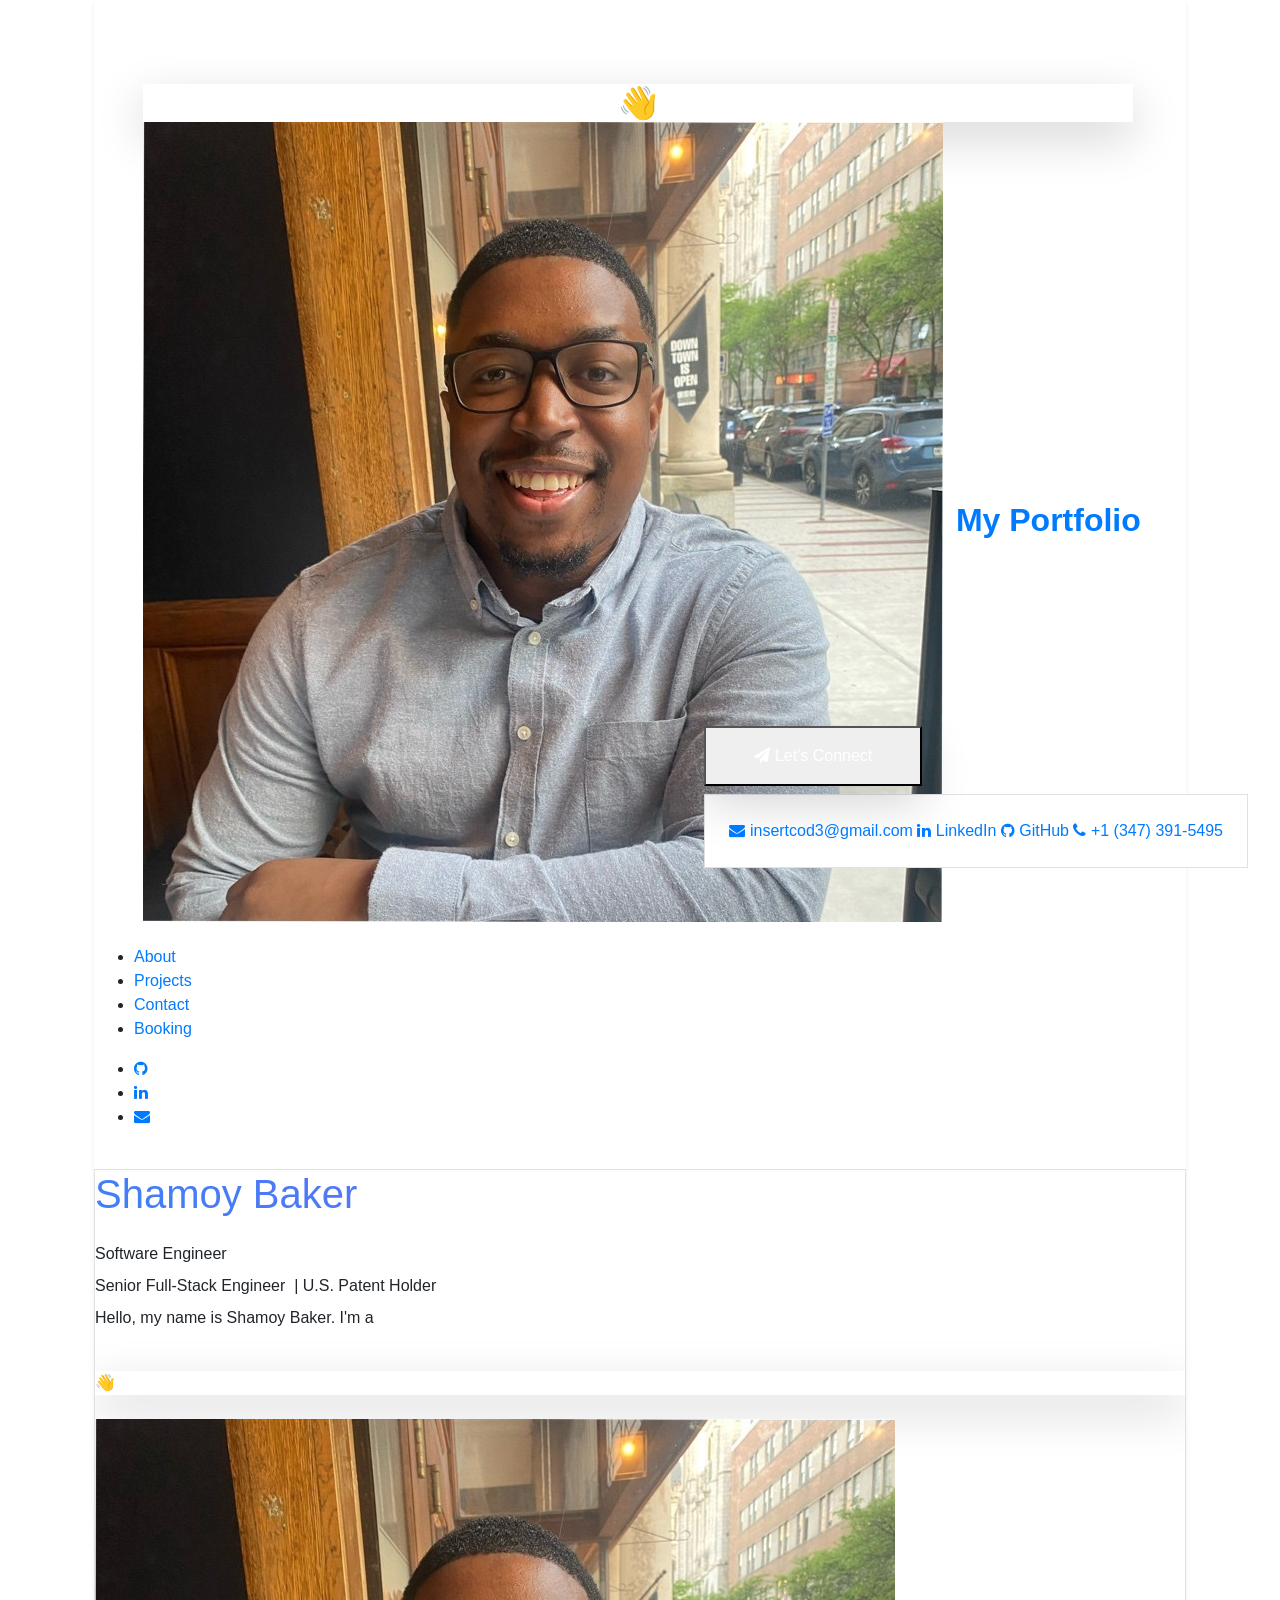
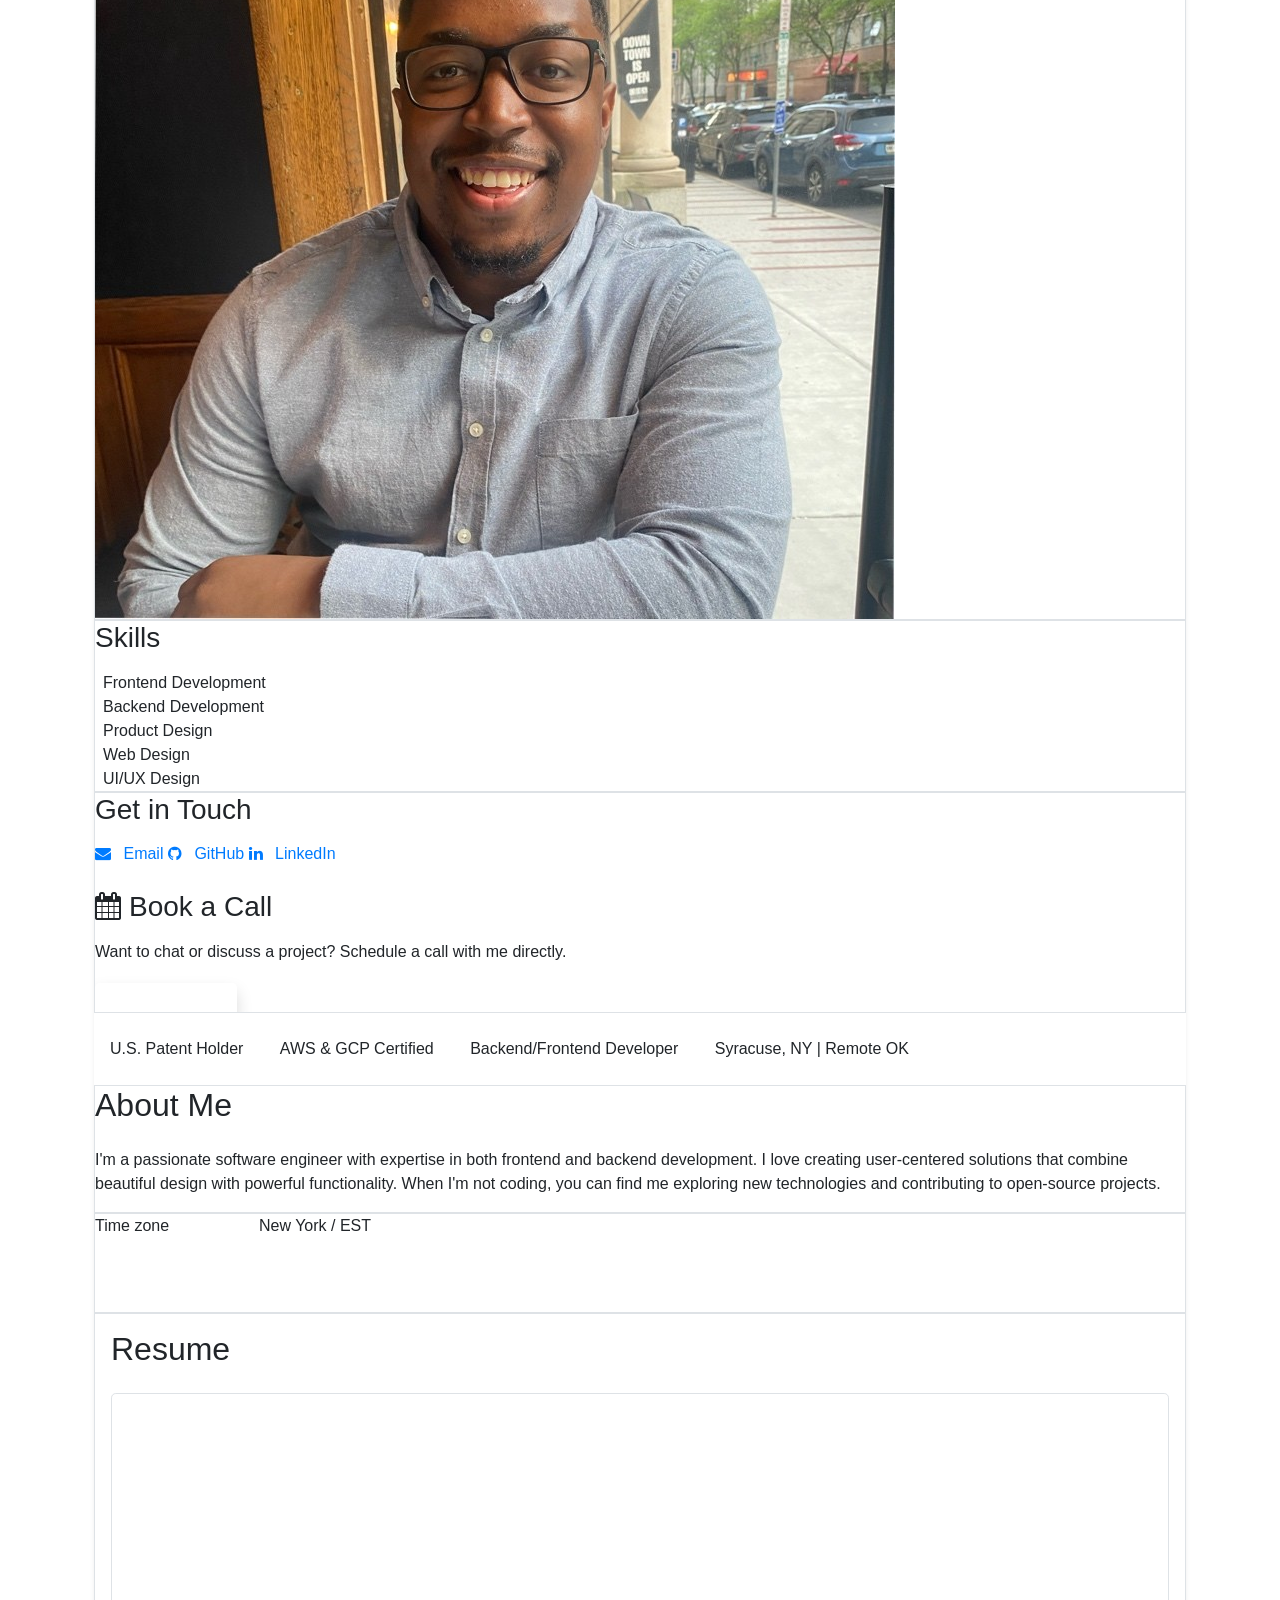
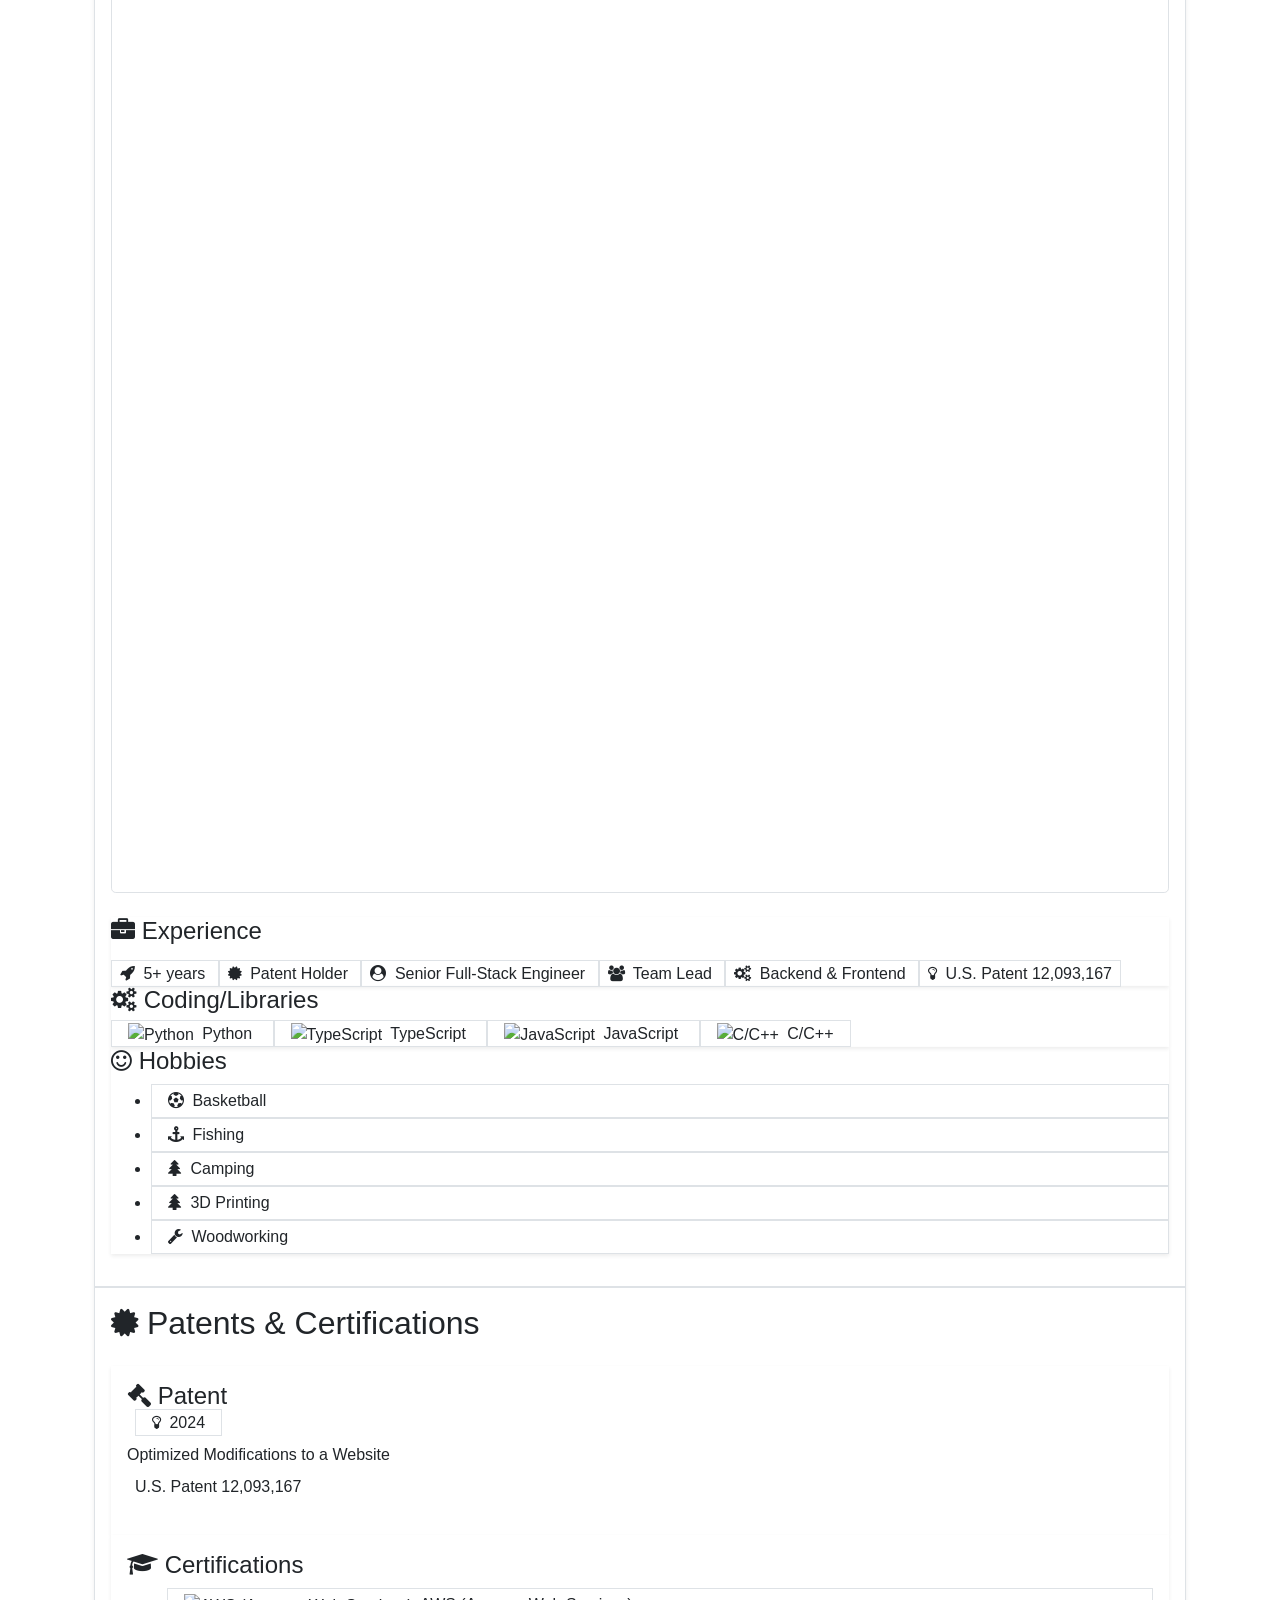
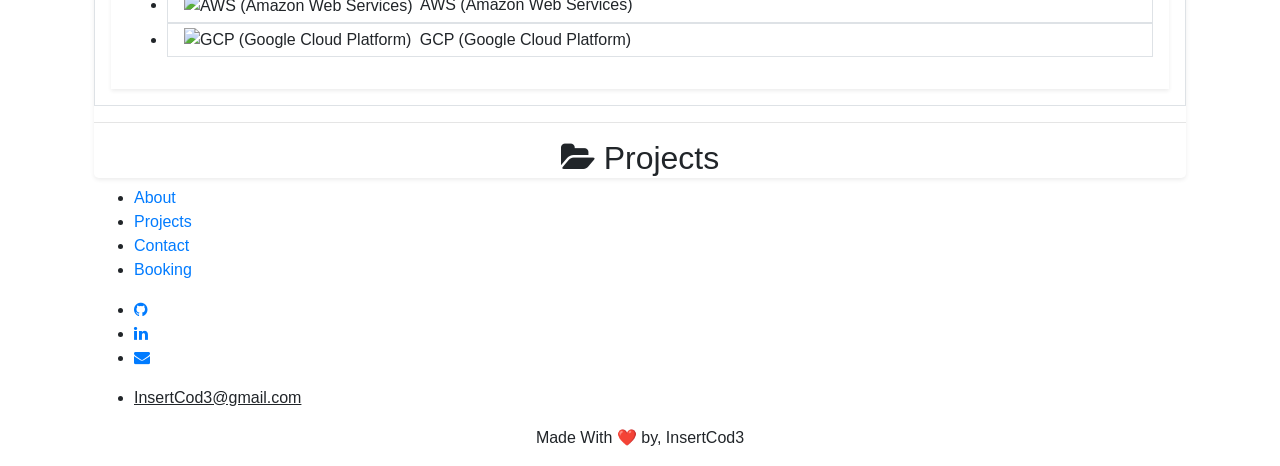
==== commit a8ade776: "Update YOE" ====
--- a/index.html
+++ b/index.html
@@ -94,7 +94,7 @@
                                 <h1 class="text-4xl lg:text-5xl font-bold gradient-text mb-4">Shamoy Baker</h1>
                                 <p class="text-lg text-gray-600 mb-2">Software Engineer</p>
                                 <p class="text-base font-semibold text-blue-700 mb-2">
-                                    Senior Full-Stack Engineer &nbsp;|&nbsp; 5+ Years Experience &nbsp;|&nbsp; U.S. Patent Holder
+                                    Senior Full-Stack Engineer &nbsp;|&nbsp;U.S. Patent Holder
                                 </p>
                                 <p class="text-sm text-gray-500">Hello, my name is Shamoy Baker. I'm a<br>
                                 <span class="block sm:inline"></span><span id="skill-title-0" class="text-blue-600 font-semibold align-middle">&nbsp;</span></p>
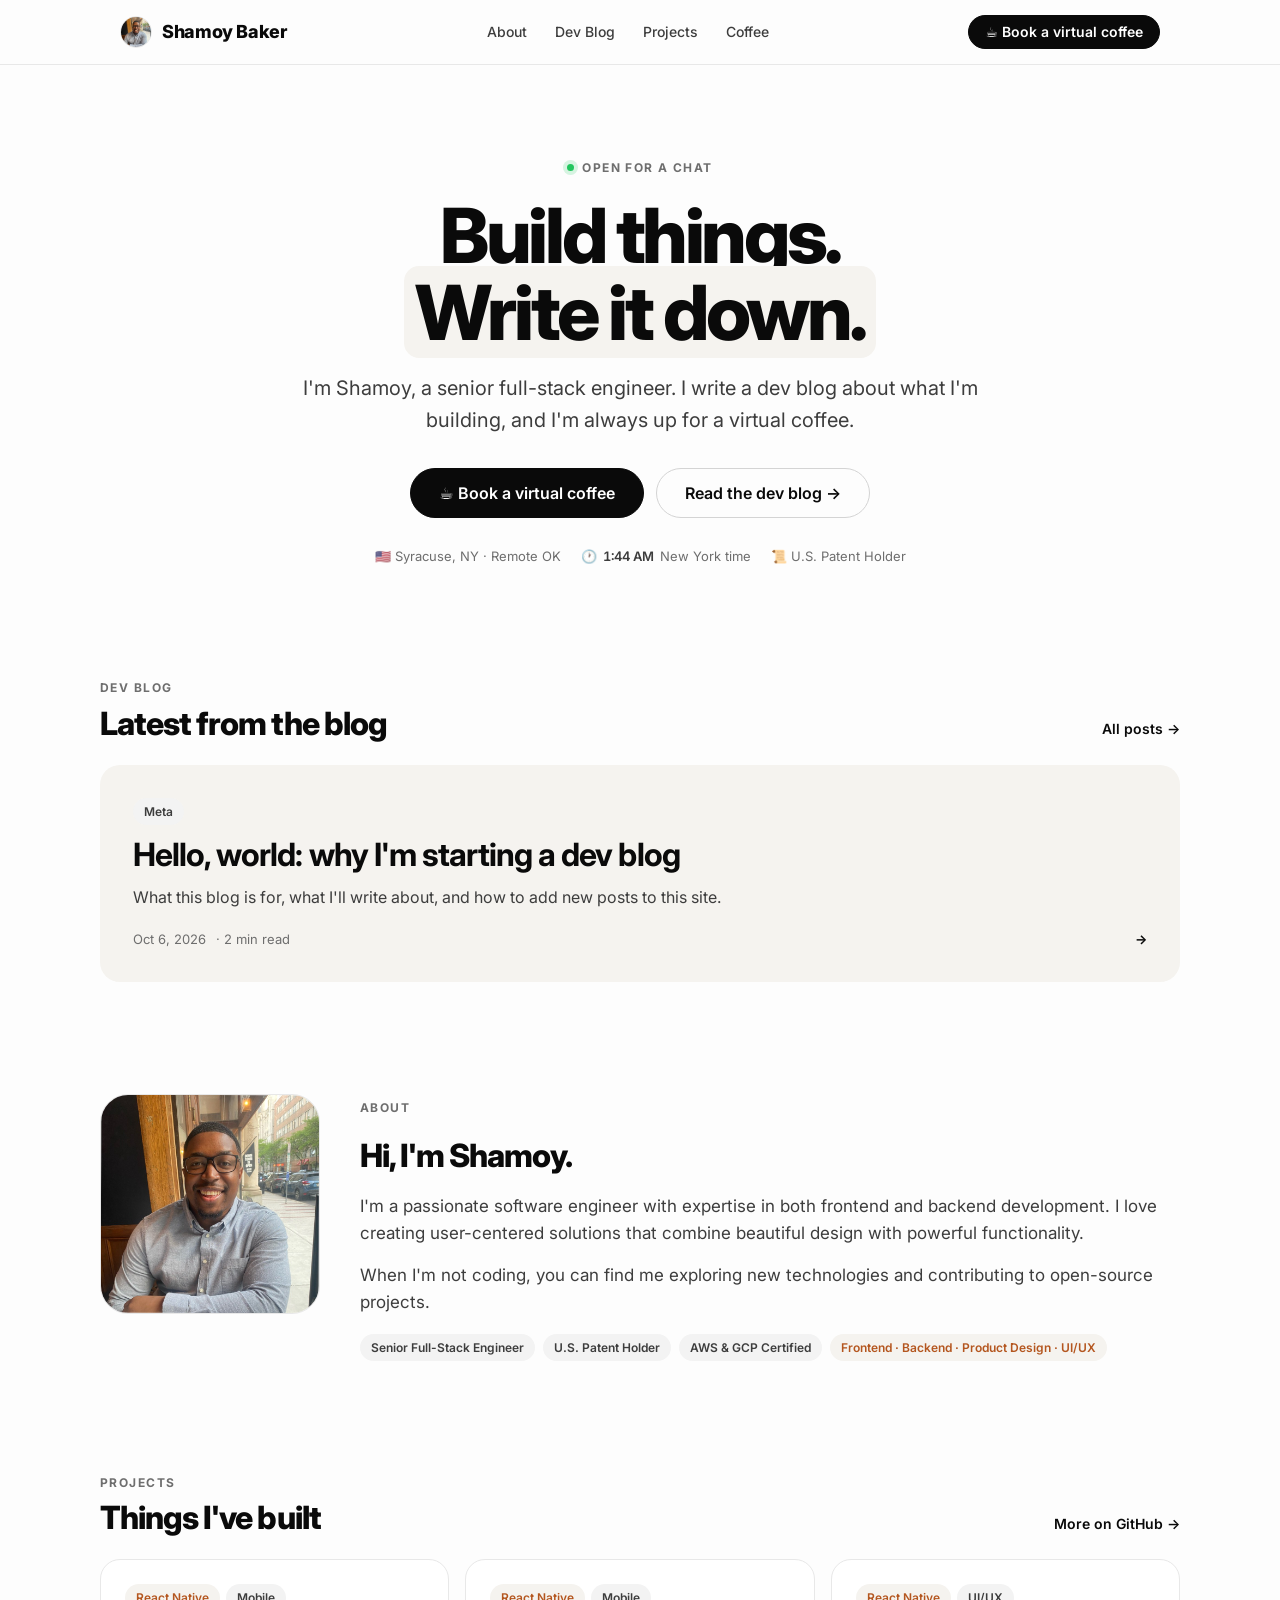
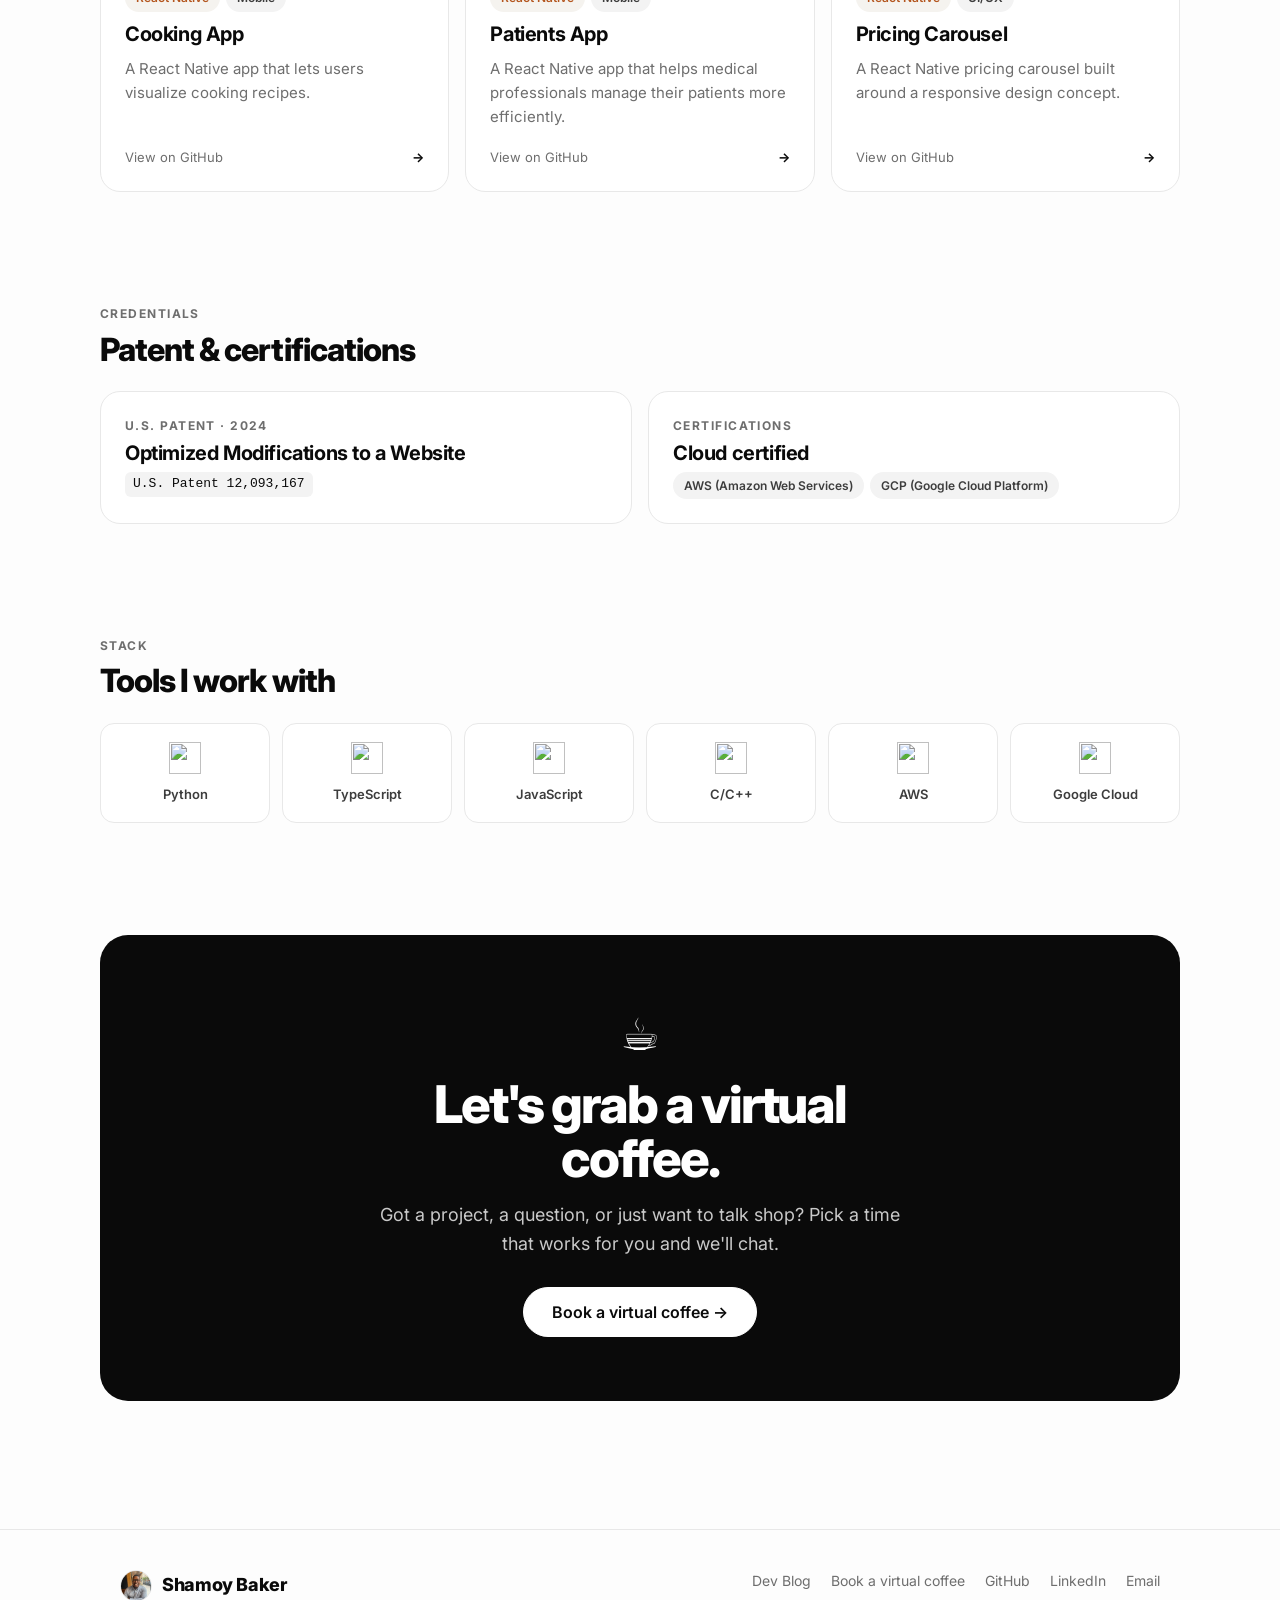
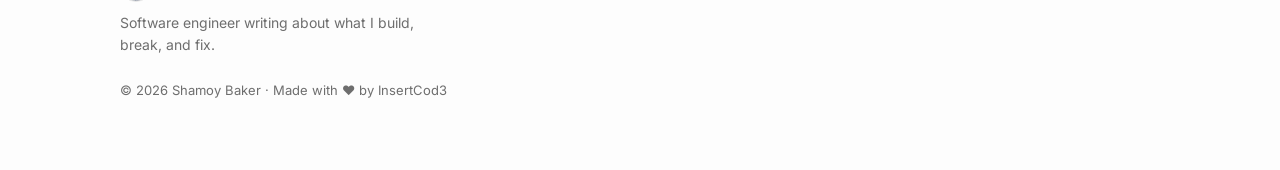
==== commit 38da25c8: "New Theme" ====
--- a/index.html
+++ b/index.html
@@ -1,32 +1,17 @@
 <!DOCTYPE html>
 <html lang="en">
-
 <head>
     <meta charset="utf-8">
-    <meta content="IE=edge" http-equiv="X-UA-Compatible">
-    <meta content="width=device-width, initial-scale=1" name="viewport">
-    <title>Portfolio - InsertCod3 </title>
-    <!-- jQuery (CDN) -->
-    <script src="https://cdn.jsdelivr.net/npm/jquery@3.4.1/dist/jquery.min.js"></script>
-    <!-- Animate CSS (CDN) -->
-    <link rel="stylesheet" href="https://cdnjs.cloudflare.com/ajax/libs/animate.css/4.1.1/animate.min.css"/>
-    <!-- Typed.js (CDN) -->
-    <script src="https://cdn.jsdelivr.net/npm/typed.js@2.0.10/lib/typed.min.js"></script>
-    <!-- Bootstrap (CDN) -->
-    <script src="https://cdn.jsdelivr.net/npm/bootstrap@4.3.1/dist/js/bootstrap.min.js"></script>
-    <link href="https://cdn.jsdelivr.net/npm/bootstrap@4.3.1/dist/css/bootstrap.min.css" rel="stylesheet">
-    <!-- FontAwesome (CDN) -->
+    <meta name="viewport" content="width=device-width, initial-scale=1">
+    <meta name="theme-color" content="#fdfdfd">
+    <title>Shamoy Baker — Software Engineer &amp; Dev Blog</title>
+    <meta name="description" content="Shamoy Baker is a senior full-stack engineer and U.S. patent holder. Read the dev blog, see what I've built, or book a virtual coffee.">
+    <link rel="preconnect" href="https://fonts.googleapis.com">
+    <link rel="preconnect" href="https://fonts.gstatic.com" crossorigin>
+    <link href="https://fonts.googleapis.com/css2?family=Inter:wght@400;500;600;700;800&display=swap" rel="stylesheet">
     <link href="https://cdn.jsdelivr.net/npm/font-awesome@4.7.0/css/font-awesome.css" rel="stylesheet">
-    <!-- Tailwind CSS -->
-    <script src="https://cdn.tailwindcss.com"></script>
-    <!-- Custom CSS -->
-    <link href="css/tailwind-custom.css" rel="stylesheet">
-    <!-- Main JS/CSS -->
-    <script src="js/main.js"></script>
-    <!-- Preloader Screen Handle (CSS/JS) -->
-    <link href="css/preloader.css" rel="stylesheet">
-    <script src="js/preloader.js"></script>
-    <link href="https://fonts.googleapis.com/css?family=Nunito:600&display=swap" rel="stylesheet">
+    <link href="css/site.css" rel="stylesheet">
+    <script src="js/site.js" defer></script>
     <!-- Google Tag Manager -->
     <script>(function(w,d,s,l,i){w[l]=w[l]||[];w[l].push({'gtm.start':
     new Date().getTime(),event:'gtm.js'});var f=d.getElementsByTagName(s)[0],
@@ -35,637 +20,134 @@
     })(window,document,'script','dataLayer','GTM-56KHHL7');</script>
     <!-- End Google Tag Manager -->
 </head>
+<body data-page="home">
+    <noscript><iframe src="https://www.googletagmanager.com/ns.html?id=GTM-56KHHL7" height="0" width="0" style="display:none;visibility:hidden"></iframe></noscript>
 
-<body class="bg-gray-100 font-['Nunito']">
-    <!-- Google Tag Manager (noscript) -->
-    <noscript><iframe src="https://www.googletagmanager.com/ns.html?id=GTM-56KHHL7"
-    height="0" width="0" style="display:none;visibility:hidden"></iframe></noscript>
-    <!-- End Google Tag Manager (noscript) -->
-    <div id="preloader" >
-            <div class="lds-ellipsis"><div></div><div></div><div></div><div></div></div>
-        <h1 style="font-family: 'Nunito', sans-serif; color: white; font-size: 3rem;" class="animate__animated animate__shakeX">Hello. 👋</h1>
-    </div>
-    <div class="bg-gray-100 loading">
-        
-        <div class="container mx-auto px-4 mb-12">
-            <header class="bg-white rounded-lg shadow-sm p-6 mb-8">
-                <!-- Navigation -->
-                <nav class="flex items-center justify-between lg:justify-between py-4 mb-8 flex-wrap">
-                    <button class="lg:hidden navbar-toggler" type="button" data-toggle="collapse" data-target="#navbarSupportedContent" aria-controls="navbarSupportedContent" aria-expanded="false" aria-label="Toggle navigation">
-                        <span class="navbar-toggler-icon"></span>
-                    </button>
-                    
-                    <a class="text-2xl font-semibold border-2 border-gray-700 px-4 py-2 text-gray-700 hover:text-blue-500 hover:border-blue-500 transition-colors duration-250 w-full lg:w-auto text-center flex justify-center lg:justify-start" href="/" class="logo">
-                        <h2 class="flex flex-row items-center brand-name w-full text-center lg:text-left">
-                            <div class="hidden xl:flex w-16 h-16 bg-gradient-to-br from-blue-500 to-indigo-600 rounded-full items-center justify-center text-white text-2xl shadow-lg mr-2">👋</div>
-                            <img class="lg:hidden rounded-full w-16" src="img/profile/1718292567186.jpg" alt="Default avatar">
-                            <span class="ml-1">My Portfolio</span></h2>
-                    </a>
-            
-                    <div class="hidden lg:flex items-center space-x-8" id="navbarSupportedContent">
-                      <ul class="flex space-x-6">
-                        <li class="nav-item active">
-                            <a class="text-gray-600 hover:text-blue-500 transition-colors duration-250" href="#about-me">About</a>
-                        </li>
-                        <li class="nav-item">
-                            <a class="text-gray-600 hover:text-blue-500 transition-colors duration-250" href="#projects">Projects</a>
-                        </li>
-                        <li class="nav-item">
-                            <a class="text-gray-600 hover:text-blue-500 transition-colors duration-250" href="#footer">Contact</a>
-                        </li>
-                        <li class="nav-item">
-                            <a class="text-blue-600 font-bold transition-colors duration-250" href="booking.html">Booking</a>
-                        </li>
-                      </ul>
-                      <ul class="flex space-x-4 social">
-                            <li><a class="text-gray-600 hover:text-blue-500 transition-colors duration-250" target="_blank" href="https://github.com/InSertCod3"> <i class="fa fa-github"></i> </a> </li>
-                            <li><a class="text-gray-600 hover:text-blue-500 transition-colors duration-250" target="_blank" href="https://www.linkedin.com/in/shamoy-baker-472548163/"> <i class="fa fa-linkedin"></i> </a></li>
-                            <li><a class="text-gray-600 hover:text-blue-500 transition-colors duration-250" target="_self" href="mailto:insertcod3@gmail.com"> <i class="fa fa-envelope"></i> </a></li>
-                        </ul>
-                    </div>
-                </nav>
+    <header id="site-header"></header>
 
-                <!-- Bento Box Grid - Top Row: Name, Skills, Contact -->
-                <div class="grid grid-cols-1 md:grid-cols-2 lg:grid-cols-3 gap-4 mb-8">
-                    <!-- Welcome Card -->
-                    <div class="bg-gradient-to-br from-blue-50 to-indigo-100 rounded-xl p-6 border border-blue-200 hover:shadow-lg transition-all duration-300 bento-card card-hover">
-                        <div class="flex items-start justify-between">
-                            <div>
-                                <h1 class="text-4xl lg:text-5xl font-bold gradient-text mb-4">Shamoy Baker</h1>
-                                <p class="text-lg text-gray-600 mb-2">Software Engineer</p>
-                                <p class="text-base font-semibold text-blue-700 mb-2">
-                                    Senior Full-Stack Engineer &nbsp;|&nbsp;U.S. Patent Holder
-                                </p>
-                                <p class="text-sm text-gray-500">Hello, my name is Shamoy Baker. I'm a<br>
-                                <span class="block sm:inline"></span><span id="skill-title-0" class="text-blue-600 font-semibold align-middle">&nbsp;</span></p>
-                            </div>
-                            <div class="hidden lg:block">
-                                <div class="hidden w-16 h-16 bg-gradient-to-br from-blue-500 to-indigo-600 rounded-full flex items-center justify-center text-white text-2xl shadow-lg">
-                                    👋
-                                </div>
-                                <img class="rounded-full w-48 xl:w-64 mt-4" src="img/profile/1718292567186.jpg" alt="Default avatar">
-                            </div>
-                        </div>
-                    </div>
+    <main>
+        <!-- Hero -->
+        <section class="hero wrap">
+            <span class="eyebrow"><span class="dot"></span> Open for a chat</span>
+            <h1>Build things. <em>Write it down.</em></h1>
+            <p class="lede">I'm Shamoy, a senior full-stack engineer. I write a dev blog about what I'm building, and I'm always up for a virtual coffee.</p>
+            <div class="hero-actions">
+                <a class="btn btn-lg" href="booking.html">☕ Book a virtual coffee</a>
+                <a class="btn btn-lg btn-ghost" href="blog.html">Read the dev blog →</a>
+            </div>
+            <div class="hero-meta">
+                <span>🇺🇸 Syracuse, NY · Remote OK</span>
+                <span>🕐 <b id="est-clock">—</b> New York time</span>
+                <span>📜 U.S. Patent Holder</span>
+            </div>
+        </section>
 
-                    <!-- Skills Card -->
-                    <div class="bg-gradient-to-br from-green-50 to-emerald-100 rounded-xl p-6 border border-green-200 hover:shadow-lg transition-all duration-300 bento-card card-hover">
-                        <h3 class="text-lg font-semibold text-gray-800 mb-3">Skills</h3>
-                        <div class="space-y-2 text-sm">
-                            <div class="flex items-center">
-                                <span class="w-2 h-2 bg-green-500 rounded-full mr-2 skill-dot"></span>
-                                <span class="text-gray-700">Frontend Development</span>
-                            </div>
-                            <div class="flex items-center">
-                                <span class="w-2 h-2 bg-green-500 rounded-full mr-2 skill-dot"></span>
-                                <span class="text-gray-700">Backend Development</span>
-                            </div>
-                            <div class="flex items-center">
-                                <span class="w-2 h-2 bg-green-500 rounded-full mr-2 skill-dot"></span>
-                                <span class="text-gray-700">Product Design</span>
-                            </div>
-                            <div class="flex items-center">
-                                <span class="w-2 h-2 bg-green-500 rounded-full mr-2 skill-dot"></span>
-                                <span class="text-gray-700">Web Design</span>
-                            </div>
-                            <div class="flex items-center">
-                                <span class="w-2 h-2 bg-green-500 rounded-full mr-2 skill-dot"></span>
-                                <span class="text-gray-700">UI/UX Design</span>
-                            </div>
-                        </div>
-                    </div>
+        <!-- Latest dev blog posts -->
+        <section class="section wrap" id="blog">
+            <div class="section-head">
+                <div><span class="kicker">Dev Blog</span><h2>Latest from the blog</h2></div>
+                <a class="more" href="blog.html">All posts →</a>
+            </div>
+            <div class="grid grid-3" id="latest-posts">
+                <div class="empty" style="grid-column:1/-1"><b>Loading posts…</b></div>
+            </div>
+        </section>
 
-                    <!-- Contact Card -->
-                    <div class="bg-gradient-to-br from-purple-50 to-violet-100 rounded-xl p-6 border border-purple-200 hover:shadow-lg transition-all duration-300 bento-card card-hover">
-                        <h3 class="text-lg font-semibold text-gray-800 mb-3">Get in Touch</h3>
-                        <div class="space-y-2 text-sm mb-4">
-                            <a href="mailto:insertcod3@gmail.com" class="flex items-center text-gray-700 hover:text-purple-600 transition-colors group">
-                                <i class="fa fa-envelope mr-2 group-hover:scale-110 transition-transform"></i>
-                                <span>Email</span>
-                            </a>
-                            <a href="https://github.com/InSertCod3" target="_blank" class="flex items-center text-gray-700 hover:text-purple-600 transition-colors group">
-                                <i class="fa fa-github mr-2 group-hover:scale-110 transition-transform"></i>
-                                <span>GitHub</span>
-                            </a>
-                            <a href="https://www.linkedin.com/in/shamoy-baker-472548163/" target="_blank" class="flex items-center text-gray-700 hover:text-purple-600 transition-colors group">
-                                <i class="fa fa-linkedin mr-2 group-hover:scale-110 transition-transform"></i>
-                                <span>LinkedIn</span>
-                            </a>
-                        </div>
-                        <div class="mt-4">
-                            <h3 class="text-lg font-semibold text-gray-800 mb-3 flex items-center"><i class="fa fa-calendar mr-2 text-sky-500"></i>Book a Call</h3>
-                            <p class="text-gray-700 mb-4">Want to chat or discuss a project? Schedule a call with me directly.</p>
-                            <a href="https://calendar.google.com/calendar/u/0/appointments/schedules/AcZssZ3Q_IYVpdFgfIPAFKFhYhUGTUS6p-Y1R8rW-ofLhDkMVE9c9tWvl8F3PLIQcn6F9eYsMNGcrHB-" target="_blank" class="inline-flex items-center px-4 py-2 bg-sky-500 hover:bg-violet-400 text-white font-semibold rounded-lg shadow transition-colors duration-200">
-                                <i class="fa fa-phone mr-2"></i>Book Now
-                            </a>
-                        </div>
+        <!-- About -->
+        <section class="section wrap" id="about">
+            <div class="about">
+                <img src="img/profile/1718292567186.jpg" alt="Portrait of Shamoy Baker">
+                <div>
+                    <span class="eyebrow">About</span>
+                    <h2 style="margin-top:10px">Hi, I'm Shamoy.</h2>
+                    <p>I'm a passionate software engineer with expertise in both frontend and backend development. I love creating user-centered solutions that combine beautiful design with powerful functionality.</p>
+                    <p>When I'm not coding, you can find me exploring new technologies and contributing to open-source projects.</p>
+                    <div class="facts">
+                        <span class="tag">Senior Full-Stack Engineer</span>
+                        <span class="tag">U.S. Patent Holder</span>
+                        <span class="tag">AWS &amp; GCP Certified</span>
+                        <span class="tag warm">Frontend · Backend · Product Design · UI/UX</span>
                     </div>
                 </div>
+            </div>
+        </section>
 
-                <!-- Quick Facts Bar -->
-                <div class="flex flex-wrap gap-4 my-4 justify-center">
-                    <span class="bg-blue-100 text-blue-800 px-3 py-1 rounded-full text-sm font-semibold">U.S. Patent Holder</span>
-                    <span class="bg-green-100 text-green-800 px-3 py-1 rounded-full text-sm font-semibold">AWS & GCP Certified</span>
-                    <span class="bg-purple-100 text-purple-800 px-3 py-1 rounded-full text-sm font-semibold">Backend/Frontend Developer</span>
-                    <span class="bg-gray-100 text-gray-800 px-3 py-1 rounded-full text-sm font-semibold">Syracuse, NY | Remote OK</span>
+        <!-- Projects -->
+        <section class="section wrap" id="projects">
+            <div class="section-head">
+                <div><span class="kicker">Projects</span><h2>Things I've built</h2></div>
+                <a class="more" target="_blank" rel="noopener" href="https://github.com/InSertCod3">More on GitHub →</a>
+            </div>
+            <div class="grid grid-3">
+                <a class="card" target="_blank" rel="noopener" href="https://github.com/InSertCod3/cooking_react_native">
+                    <div class="tags"><span class="tag warm">React Native</span><span class="tag">Mobile</span></div>
+                    <h3>Cooking App</h3>
+                    <p>A React Native app that lets users visualize cooking recipes.</p>
+                    <div class="meta"><span>View on GitHub</span><span class="arrow">→</span></div>
+                </a>
+                <a class="card" target="_blank" rel="noopener" href="https://github.com/InSertCod3/react_native_patients">
+                    <div class="tags"><span class="tag warm">React Native</span><span class="tag">Mobile</span></div>
+                    <h3>Patients App</h3>
+                    <p>A React Native app that helps medical professionals manage their patients more efficiently.</p>
+                    <div class="meta"><span>View on GitHub</span><span class="arrow">→</span></div>
+                </a>
+                <a class="card" target="_blank" rel="noopener" href="https://github.com/InSertCod3/React_Native_Pricing_Carousel">
+                    <div class="tags"><span class="tag warm">React Native</span><span class="tag">UI/UX</span></div>
+                    <h3>Pricing Carousel</h3>
+                    <p>A React Native pricing carousel built around a responsive design concept.</p>
+                    <div class="meta"><span>View on GitHub</span><span class="arrow">→</span></div>
+                </a>
+            </div>
+        </section>
+
+        <!-- Patent + certs -->
+        <section class="section wrap">
+            <div class="section-head">
+                <div><span class="kicker">Credentials</span><h2>Patent &amp; certifications</h2></div>
+            </div>
+            <div class="grid grid-2">
+                <div class="card cred">
+                    <span class="label">U.S. Patent · 2024</span>
+                    <h3>Optimized Modifications to a Website</h3>
+                    <code>U.S. Patent 12,093,167</code>
                 </div>
-
-                <!-- Book a Call & Time Row -->
-                <div class="mb-8 flex flex-col lg:flex-row gap-6 w-full">
-                    <!-- About Me Card -->
-                    <div class="flex-1">
-                        <div id="about-me" class="bg-gradient-to-r from-gray-50 to-gray-100 rounded-xl p-6 border border-gray-200 hover:shadow-lg transition-all duration-300 bento-card card-hover h-full">
-                            <h2 class="text-2xl font-bold text-gray-800 mb-4">About Me</h2>
-                            <p class="text-gray-600 leading-relaxed">
-                                I'm a passionate software engineer with expertise in both frontend and backend development. 
-                                I love creating user-centered solutions that combine beautiful design with powerful functionality. 
-                                When I'm not coding, you can find me exploring new technologies and contributing to open-source projects.
-                            </p>
-                        </div>
-                    </div>
-                    <!-- Time Zone Card -->
-                    <div class="flex-1">
-                        <div class="relative overflow-hidden rounded-2xl bg-gradient-to-r from-blue-400 via-purple-400 to-pink-400 animate-gradient-x border border-gray-800 p-6 flex flex-col items-center justify-center min-h-[100px] h-full" style="min-height:100px;">
-                            <span class="relative text-lg md:text-xl font-semibold text-gray-100 mb-2">Time zone</span>
-                            <span id="est-clock" class="relative text-4xl md:text-6xl font-bold text-white tracking-wider" style="font-variant-numeric: tabular-nums;">Loading...</span>
-                            <span class="relative text-xl md:text-2xl font-semibold text-gray-100 mt-2">New York / EST</span>
-                        </div>
+                <div class="card cred">
+                    <span class="label">Certifications</span>
+                    <h3>Cloud certified</h3>
+                    <div class="tags">
+                        <span class="tag">AWS (Amazon Web Services)</span>
+                        <span class="tag">GCP (Google Cloud Platform)</span>
                     </div>
                 </div>
+            </div>
+        </section>
 
-                <!-- Resume Section - Third Row -->
-                <div class="mb-8 hidden">
-                    <div class="bg-gradient-to-r from-slate-50 to-slate-100 rounded-xl p-3 border border-slate-200 hover:shadow-lg transition-all duration-300 bento-card card-hover">
-                        <h2 class="text-2xl font-bold text-gray-800 mb-4">Resume</h2>
-                        <div class="space-y-4">
-                            <!-- PDF Viewer -->
-                            <div class="bg-white rounded-lg border border-slate-200 overflow-hidden">
-                                <div class="bg-gray-100 flex items-center justify-center resume-container">
-                                    <iframe id="pdf-viewer" class="w-full h-full" frameborder="0"></iframe>
-                                </div>
-                            </div>
-                            
-                            <!-- Resume Info -->
-                            <div class="grid grid-cols-1 md:grid-cols-3 gap-6 mt-4">
-                                <!-- Experience Card -->
-                                <div class="bg-gradient-to-br from-blue-50 to-indigo-100 rounded-2xl p-6 border-2 border-blue-200 shadow-sm hover:shadow-lg transition-all duration-300 flex flex-col items-start relative w-full">
-                                    <h4 class="font-bold text-lg md:text-2xl text-blue-600 mb-3 flex flex-wrap items-center gap-2 md:gap-3 break-words w-full">
-                                        <i class="fa fa-briefcase text-blue-600 text-lg md:text-2xl"></i> Experience
-                                    </h4>
-                                    <div class="flex flex-wrap gap-x-2 gap-y-2 md:gap-x-4 md:gap-y-3 w-full">
-                                        <span class="inline-flex items-center px-2 md:px-3 py-1 rounded-full bg-blue-50 text-blue-600 font-semibold text-xs md:text-sm border border-blue-100 mb-0 break-words max-w-full">
-                                            <i class="fa fa-rocket mr-1 text-blue-600"></i> 5+ years
-                                        </span>
-                                        <span class="inline-flex items-center px-2 md:px-3 py-1 rounded-full bg-indigo-50 text-indigo-600 font-semibold text-xs md:text-sm border border-indigo-100 mb-0 break-words max-w-full">
-                                            <i class="fa fa-certificate mr-1 text-indigo-600"></i> Patent Holder
-                                        </span>
-                                        <span class="inline-flex items-center px-2 md:px-3 py-1 rounded-full bg-blue-50 text-blue-600 font-semibold text-xs md:text-sm border border-blue-100 mb-0 break-words max-w-full">
-                                            <i class="fa fa-user-circle mr-1 text-blue-600"></i> Senior Full-Stack Engineer
-                                        </span>
-                                        <span class="inline-flex items-center px-2 md:px-3 py-1 rounded-full bg-indigo-50 text-indigo-600 font-semibold text-xs md:text-sm border border-indigo-100 mb-0 break-words max-w-full">
-                                            <i class="fa fa-users mr-1 text-indigo-600"></i> Team Lead
-                                        </span>
-                                        <span class="inline-flex items-center px-2 md:px-3 py-1 rounded-full bg-blue-50 text-blue-600 font-semibold text-xs md:text-sm border border-blue-100 mb-0 break-words max-w-full">
-                                            <i class="fa fa-cogs mr-1 text-blue-600"></i> Backend & Frontend
-                                        </span>
-                                        <span class="inline-flex items-center px-2 md:px-3 py-1 rounded-full bg-indigo-50 text-indigo-600 font-semibold text-xs md:text-sm border border-indigo-100 mb-0 break-words max-w-full">
-                                            <i class="fa fa-lightbulb-o mr-1 text-indigo-600"></i> U.S. Patent 12,093,167
-                                        </span>
-                                    </div>
-                                </div>
-                                <!-- Skills Card -->
-                                <div class="bg-gradient-to-br from-green-50 to-emerald-100 rounded-2xl p-6 border-2 border-green-200 shadow-sm hover:shadow-lg transition-all duration-300 flex flex-col items-start">
-                                    <h4 class="font-bold text-lg text-emerald-700 mb-2 flex items-center gap-2">
-                                        <i class="fa fa-cogs text-emerald-500"></i> Coding/Libraries
-                                    </h4>
-                                    <div class="flex flex-wrap gap-2 mt-2">
-                                        <span class="inline-flex items-center px-3 py-1 rounded-full bg-emerald-100 text-emerald-800 text-xs font-semibold border border-emerald-200">
-                                            <img src="https://cdn.jsdelivr.net/gh/devicons/devicon/icons/python/python-original.svg" alt="Python" class="w-4 h-4 mr-1"> Python
-                                        </span>
-                                        <span class="inline-flex items-center px-3 py-1 rounded-full bg-emerald-100 text-emerald-800 text-xs font-semibold border border-emerald-200">
-                                            <img src="https://cdn.jsdelivr.net/gh/devicons/devicon/icons/typescript/typescript-original.svg" alt="TypeScript" class="w-4 h-4 mr-1"> TypeScript
-                                        </span>
-                                        <span class="inline-flex items-center px-3 py-1 rounded-full bg-emerald-100 text-emerald-800 text-xs font-semibold border border-emerald-200">
-                                            <img src="https://cdn.jsdelivr.net/gh/devicons/devicon/icons/javascript/javascript-original.svg" alt="JavaScript" class="w-4 h-4 mr-1"> JavaScript
-                                        </span>
-                                        <span class="inline-flex items-center px-3 py-1 rounded-full bg-emerald-100 text-emerald-800 text-xs font-semibold border border-emerald-200">
-                                            <img src="https://cdn.jsdelivr.net/gh/devicons/devicon/icons/cplusplus/cplusplus-original.svg" alt="C/C++" class="w-4 h-4 mr-1"> C/C++
-                                        </span>
-                                    </div>
-                                </div>
-                                <!-- Hobbies Card (was Certifications) -->
-                                <div class="bg-gradient-to-br from-yellow-50 to-yellow-100 rounded-2xl p-6 border-2 border-yellow-200 shadow-sm hover:shadow-lg transition-all duration-300 flex flex-col items-start">
-                                    <h4 class="font-bold text-lg text-yellow-700 mb-2 flex items-center gap-2">
-                                        <i class="fa fa-smile-o text-yellow-500"></i> Hobbies
-                                    </h4>
-                                    <ul class="flex flex-wrap gap-2 mt-2 w-full">
-                                        <li class="inline-flex items-center px-3 py-1 rounded-full bg-yellow-100 text-yellow-800 text-xs font-semibold border border-yellow-200">
-                                            <i class="fa fa-futbol-o mr-1"></i> Basketball
-                                        </li>
-                                        <li class="inline-flex items-center px-3 py-1 rounded-full bg-yellow-100 text-yellow-800 text-xs font-semibold border border-yellow-200">
-                                            <i class="fa fa-anchor mr-1"></i> Fishing
-                                        </li>
-                                        <li class="inline-flex items-center px-3 py-1 rounded-full bg-yellow-100 text-yellow-800 text-xs font-semibold border border-yellow-200">
-                                            <i class="fa fa-tree mr-1"></i> Camping
-                                        </li>
-                                        <li class="inline-flex items-center px-3 py-1 rounded-full bg-yellow-100 text-yellow-800 text-xs font-semibold border border-yellow-200">
-                                            <i class="fa fa-tree mr-1"></i> 3D Printing
-                                        </li>
-                                        <li class="inline-flex items-center px-3 py-1 rounded-full bg-yellow-100 text-yellow-800 text-xs font-semibold border border-yellow-200">
-                                            <i class="fa fa-wrench mr-1"></i> Woodworking
-                                        </li>
-                                    </ul>
-                                </div>
-                            </div>
-                        </div>
-                    </div>
-                </div>
+        <!-- Stack -->
+        <section class="section wrap">
+            <div class="section-head">
+                <div><span class="kicker">Stack</span><h2>Tools I work with</h2></div>
+            </div>
+            <div class="logos">
+                <div class="logo-tile"><img src="https://cdn.jsdelivr.net/gh/devicons/devicon/icons/python/python-original.svg" alt="" loading="lazy">Python</div>
+                <div class="logo-tile"><img src="https://cdn.jsdelivr.net/gh/devicons/devicon/icons/typescript/typescript-original.svg" alt="" loading="lazy">TypeScript</div>
+                <div class="logo-tile"><img src="https://cdn.jsdelivr.net/gh/devicons/devicon/icons/javascript/javascript-original.svg" alt="" loading="lazy">JavaScript</div>
+                <div class="logo-tile"><img src="https://cdn.jsdelivr.net/gh/devicons/devicon/icons/cplusplus/cplusplus-original.svg" alt="" loading="lazy">C/C++</div>
+                <div class="logo-tile"><img src="https://cdn.jsdelivr.net/gh/devicons/devicon/icons/amazonwebservices/amazonwebservices-original-wordmark.svg" alt="" loading="lazy">AWS</div>
+                <div class="logo-tile"><img src="https://cdn.jsdelivr.net/gh/devicons/devicon/icons/googlecloud/googlecloud-original.svg" alt="" loading="lazy">Google Cloud</div>
+            </div>
+        </section>
 
-                <!-- Patents & Certifications Card -->
-                <div class="mb-8">
-                    <div class="bg-gradient-to-br from-yellow-50 to-yellow-100 rounded-xl p-3 border border-yellow-200 hover:shadow-lg transition-all duration-300 bento-card card-hover">
-                        <h2 class="text-base md:text-2xl font-extrabold text-yellow-600 mb-4 md:mb-6 flex items-center gap-2 md:gap-2 flex-wrap break-words w-full">
-                            <i class="fa fa-certificate text-base md:text-xl text-yellow-500"></i>
-                            Patents & Certifications
-                        </h2>
-                        <div class="flex flex-col md:flex-row gap-y-4 md:gap-y-0 md:gap-x-4 w-full md:items-stretch h-full">
-                            <!-- Patent Card -->
-                            <div class="flex-1 min-w-0 w-full bg-white rounded-2xl p-3 md:p-4 border-2 border-yellow-200 shadow-sm hover:shadow-lg transition-all duration-300 flex flex-col h-full justify-center relative min-h-32 md:min-h-40">
-                                <div class="w-full flex items-center justify-between mb-2">
-                                    <h4 class="font-bold text-sm md:text-base text-yellow-700 flex items-center gap-2 m-0">
-                                        <i class="fa fa-gavel text-yellow-500"></i> Patent
-                                    </h4>
-                                    <span class="inline-flex items-center ml-2 px-3 py-1 rounded-full bg-yellow-100 text-yellow-700 text-xs font-bold border border-yellow-300">
-                                        <i class="fa fa-lightbulb-o mr-1"></i> 2024
-                                    </span>
-                                </div>
-                                <p class="text-xs md:text-sm text-gray-700 mb-1 font-medium break-words">Optimized Modifications to a Website</p>
-                                <p class="text-xs text-gray-500 font-mono bg-yellow-50 px-2 py-1 rounded break-words">U.S. Patent 12,093,167</p>
-                            </div>
-                            <!-- Certifications Card -->
-                            <div class="flex-1 min-w-0 w-full bg-white rounded-2xl p-3 md:p-4 border-2 border-yellow-200 shadow-sm hover:shadow-lg transition-all duration-300 flex flex-col h-full justify-center min-h-32 md:min-h-40">
-                                <h4 class="font-bold text-sm md:text-base text-yellow-700 mb-2 flex items-center gap-2">
-                                    <i class="fa fa-graduation-cap text-yellow-500"></i> Certifications
-                                </h4>
-                                <ul class="flex flex-wrap gap-2 mt-2 w-full">
-                                    <li class="inline-flex items-center px-3 py-1 rounded-full bg-yellow-100 text-yellow-800 text-xs font-semibold border border-yellow-200 break-words max-w-full">
-                                        <img src="https://cdn.jsdelivr.net/gh/devicons/devicon/icons/amazonwebservices/amazonwebservices-original-wordmark.svg" alt="AWS (Amazon Web Services)" class="w-4 h-4 mr-1"> AWS (Amazon Web Services)
-                                    </li>
-                                    <li class="inline-flex items-center px-3 py-1 rounded-full bg-yellow-100 text-yellow-800 text-xs font-semibold border border-yellow-200 break-words max-w-full">
-                                        <img src="https://cdn.jsdelivr.net/gh/devicons/devicon/icons/googlecloud/googlecloud-original.svg" alt="GCP (Google Cloud Platform)" class="w-4 h-4 mr-1"> GCP (Google Cloud Platform)
-                                    </li>
-                                </ul>
-                            </div>
-                        </div>
-                    </div>
-                </div>
+        <!-- Coffee CTA -->
+        <section class="section wrap">
+            <div class="cta-band">
+                <span class="cup"><span class="steam">☕</span></span>
+                <h2>Let's grab a virtual coffee.</h2>
+                <p>Got a project, a question, or just want to talk shop? Pick a time that works for you and we'll chat.</p>
+                <a class="btn btn-lg" href="booking.html">Book a virtual coffee →</a>
+            </div>
+        </section>
+    </main>
 
-                <!-- Separator before Projects Section -->
-                <hr class="my-10 border-t-2 border-gray-200 w-full hidden">
-                <!-- Projects Section Header -->
-                <div class="flex justify-center hidden">
-                  <h2 class="text-2xl md:text-3xl font-extrabold text-gray-800 flex items-center gap-3 mb-8 text-center"><i class="fa fa-folder-open text-blue-500"></i> Projects</h2>
-                </div>
-                <!-- Bento Box Projects Container -->
-                <div id="bento-projects-container" class="hidden">
-                    <!-- Projects will be dynamically populated here -->
-                </div>
-
-                
-            </header>
-            <div class="container mx-auto px-4 content-container" id="content-container">
-                <!-- Content container for any additional sections -->
-        </div>
-    </div>
-
-    <footer class="bg-white mt-12 py-8">
-        <div id="footer" class="container mx-auto px-4">
-            <nav class="flex flex-col md:flex-row justify-between items-center space-y-4 md:space-y-0">
-                <ul class="flex space-x-6">
-                    <li>
-                        <a href="#about-me" class="text-gray-600 hover:text-blue-500 transition-colors duration-250">About</a>
-                    </li>
-
-                    <li>
-                        <a href="#projects" class="text-gray-600 hover:text-blue-500 transition-colors duration-250">Projects</a>
-                    </li>
-
-                    <li>
-                        <a href="#footer" class="text-gray-600 hover:text-blue-500 transition-colors duration-250">Contact</a>
-                    </li>
-                    <li>
-                        <a href="booking" class="text-blue-600 font-bold transition-colors duration-250">Booking</a>
-                    </li>
-                </ul>
-
-                <ul class="flex space-x-4">
-                    <li><a target="_blank" href="https://github.com/InSertCod3" class="text-gray-600 hover:text-blue-500 transition-colors duration-250"> <i class="fa fa-github"></i> </a> </li>
-                    <li><a target="_blank" href="https://www.linkedin.com/in/shamoy-baker-472548163/" class="text-gray-600 hover:text-blue-500 transition-colors duration-250"> <i class="fa fa-linkedin"></i> </a></li>
-                    <li><a target="_self" href="mailto:insertcod3@gmail.com" class="text-gray-600 hover:text-blue-500 transition-colors duration-250"> <i class="fa fa-envelope"></i> </a></li>
-                </ul>
-                <ul>
-                    <li><u class="text-gray-600">InsertCod3@gmail.com</u></li>
-                </ul>
-
-                <p class="text-center text-gray-600">Made With ❤️ by, InsertCod3</p>
-            </nav>
-        </div>
-
-    </footer>
-    <script>
-            /* Handle Typed.js */
-            var typed = new Typed('#skill-title-0', {
-                strings: ["&nbsp;", "Backend&nbsp;Developer ", "Frontend&nbsp;Developer ", "Creator"],
-                typeSpeed: 50,
-                backSpeed: 50,
-                backDelay: 2000,
-                showCursor: true,
-                loop: true,
-                loopCount: Infinity
-            });
-
-            //Paste your Client Access Token in the line below within quotes - you can build your API from https://dribbble.com/account/applications 
-            var project_list = {
-                1: {
-                    "items":[
-                        {
-                            "title": "React Native Cooking App",
-                            "card_attr": "",
-                            "message": "React Native Cooking App Design Mock-up",
-                            "description": "Designed a app in React Native that enables user to visualize cooking recipes.",
-                            "links": {
-                                "hosted_url": "https://github.com/InSertCod3/cooking_react_native",
-                                "source_code_repo": "https://github.com/InSertCod3/cooking_react_native"
-                            },
-                            "images": {
-                                "normal":"https://raw.githubusercontent.com/InSertCod3/cooking_react_native/master/screenshots/Screenshot_3.png"
-                            }
-                        },
-                        {
-                            "title": "React Native Patients App",
-                            "card_attr": "",
-                            "message": "React Native Patients Management App Design Mock-up",
-                            "description": "Designed a app in React Native that help medical professionals manage there patients more efficiently.",
-                            "links": {
-                                "hosted_url": "https://github.com/InSertCod3/react_native_patients",
-                                "source_code_repo": "https://github.com/InSertCod3/react_native_patients"
-                            },
-                            "images": {
-                                "normal":"https://raw.githubusercontent.com/InSertCod3/react_native_patients/master/screenshots/screenshot_0.png"
-                            }
-                        },
-                        {
-                            "title": "React Native Pricing Carousel App",
-                            "card_attr": "",
-                            "message": "React Native Pricing App Design Mock-up",
-                            "description": "Designed a app in React Native that had responsive design concept.",
-                            "links": {
-                                "hosted_url": "https://github.com/InSertCod3/React_Native_Pricing_Carousel",
-                                "source_code_repo": "https://github.com/InSertCod3/React_Native_Pricing_Carousel"
-                            },
-                            "images": {
-                                "normal":"https://raw.githubusercontent.com/InSertCod3/React_Native_Pricing_Carousel/master/screenshots/Screenshot_0.png"
-                            }
-                        }
-                    ]
-                },
-                2: {
-                    "items":[
-                        {
-                            "title": "React Native Cooking App",
-                            "card_attr": "disable-border",
-                            "message": "React Native Cooking App Design Mock-up",
-                            "description": "Designed a app in React Native that enables user to visualize cooking recipes.",
-                            "links": {
-                                "hosted_url": "https://github.com/InSertCod3/cooking_react_native",
-                                "source_code_repo": "https://github.com/InSertCod3/cooking_react_native"
-                            },
-                            "images": {
-                                "normal":"img/mockup/snowboard_weekend_getaway.png"
-                            }
-                        }
-                    ]
-                },
-                3: {
-                    "items":[
-                        {
-                            "title": "React Native Cooking App",
-                            "card_attr": "disable-border",
-                            "message": "React Native Cooking App Design Mock-up",
-                            "description": "Designed a app in React Native that enables user to visualize cooking recipes.",
-                            "links": {
-                                "hosted_url": "https://github.com/InSertCod3/cooking_react_native",
-                                "source_code_repo": "https://github.com/InSertCod3/cooking_react_native"
-                            },
-                            "images": {
-                                "normal":"img/mockup/movie_night_0.png"
-                            }
-                        },
-                        {
-                            "title": "React Native Cooking App",
-                            "card_attr": "disable-border",
-                            "message": "React Native Cooking App Design Mock-up",
-                            "description": "Designed a app in React Native that enables user to visualize cooking recipes.",
-                            "links": {
-                                "hosted_url": "https://github.com/InSertCod3/cooking_react_native",
-                                "source_code_repo": "https://github.com/InSertCod3/cooking_react_native"
-                            },
-                            "images": {
-                                "normal":"img/mockup/movie_night_1.png"
-                            }
-                        },
-                        {
-                            "title": "React Native Cooking App",
-                            "card_attr": "disable-border",
-                            "message": "React Native Cooking App Design Mock-up",
-                            "description": "Designed a app in React Native that enables user to visualize cooking recipes.",
-                            "links": {
-                                "hosted_url": "https://github.com/InSertCod3/cooking_react_native",
-                                "source_code_repo": "https://github.com/InSertCod3/cooking_react_native"
-                            },
-                            "images": {
-                                "normal":"img/mockup/movie_night_2.png"
-                            }
-                        }
-                    ]
-                },
-                4: {
-                    "items":[
-                        {
-                            "title": "React Native Cooking App",
-                            "card_attr": "",
-                            "message": "React Native Cooking App Design Mock-up",
-                            "description": "Designed a app in React Native that enables user to visualize cooking recipes.",
-                            "links": {
-                                "hosted_url": "https://github.com/InSertCod3/cooking_react_native",
-                                "source_code_repo": "https://github.com/InSertCod3/cooking_react_native"
-                            },
-                            "images": {
-                                "normal":"img/mockup/i_am_moose_desktop.png"
-                            }
-                        }
-                    ]
-                },
-                5: {
-                    "items":[
-                        {
-                            "title": "React Native Cooking App",
-                            "card_attr": "",
-                            "message": "React Native Cooking App Design Mock-up",
-                            "description": "Designed a app in React Native that enables user to visualize cooking recipes.",
-                            "links": {
-                                "hosted_url": "https://github.com/InSertCod3/cooking_react_native",
-                                "source_code_repo": "https://github.com/InSertCod3/cooking_react_native"
-                            },
-                            "images": {
-                                "normal":"img/mockup/eiffel_tower_iphone_mockup.png"
-                            }
-                        }
-                    ]
-                }
-            };
-            
-            // Color schemes for bento box projects
-            var colorSchemes = [
-                { bg: 'from-orange-50 to-amber-100', border: 'border-orange-200', btn: 'bg-orange-500 hover:bg-orange-600', btnLight: 'bg-orange-100 text-orange-700 hover:bg-orange-200', tag: 'bg-orange-100 text-orange-800' },
-                { bg: 'from-pink-50 to-rose-100', border: 'border-pink-200', btn: 'bg-pink-500 hover:bg-pink-600', btnLight: 'bg-pink-100 text-pink-700 hover:bg-pink-200', tag: 'bg-pink-100 text-pink-800' },
-                { bg: 'from-cyan-50 to-teal-100', border: 'border-cyan-200', btn: 'bg-cyan-500 hover:bg-cyan-600', btnLight: 'bg-cyan-100 text-cyan-700 hover:bg-cyan-200', tag: 'bg-cyan-100 text-cyan-800' },
-                { bg: 'from-emerald-50 to-green-100', border: 'border-emerald-200', btn: 'bg-emerald-500 hover:bg-emerald-600', btnLight: 'bg-emerald-100 text-emerald-700 hover:bg-emerald-200', tag: 'bg-emerald-100 text-emerald-800' },
-                { bg: 'from-indigo-50 to-blue-100', border: 'border-indigo-200', btn: 'bg-indigo-500 hover:bg-indigo-600', btnLight: 'bg-indigo-100 text-indigo-700 hover:bg-indigo-200', tag: 'bg-indigo-100 text-indigo-800' },
-                { bg: 'from-red-50 to-pink-100', border: 'border-red-200', btn: 'bg-red-500 hover:bg-red-600', btnLight: 'bg-red-100 text-red-700 hover:bg-red-200', tag: 'bg-red-100 text-red-800' }
-            ];
-
-            // Populate bento box projects
-            var projectIndex = 0;
-            for (pro in project_list){
-                var t_pros = project_list[pro];
-                t_pros.items.forEach(function(shot) {
-                    var colorScheme = colorSchemes[projectIndex % colorSchemes.length];
-                    var bento_template_html = `
-                        <div class="mb-4">
-                            <div class="bg-gradient-to-br ${colorScheme.bg} rounded-xl p-6 border ${colorScheme.border} hover:shadow-lg transition-all duration-300 bento-card card-hover project-card">
-                                <div class="flex flex-col lg:flex-row items-start gap-6">
-                                    <div class="lg:w-1/3">
-                                        <img src="${shot.images.normal}" alt="${shot.title}" class="w-full h-48 object-cover rounded-lg">
-                                    </div>
-                                    <div class="lg:w-2/3">
-                                        <h3 class="text-2xl font-bold text-gray-800 mb-3">${shot.title}</h3>
-                                        <p class="text-lg text-gray-600 mb-4">${shot.description}</p>
-                                        <div class="flex flex-wrap gap-3">
-                                            <span class="${colorScheme.tag} px-3 py-1 rounded-full text-sm">React Native</span>
-                                            <span class="${colorScheme.tag} px-3 py-1 rounded-full text-sm">Mobile App</span>
-                                            <span class="${colorScheme.tag} px-3 py-1 rounded-full text-sm">UI/UX</span>
-                                        </div>
-                                        <div class="flex space-x-3 mt-4">
-                                            <a href="${shot.links.source_code_repo}" target="_blank" class="${colorScheme.btn} text-white px-4 py-2 rounded-lg transition-colors project-badge">
-                                                <i class="fa fa-code mr-2"></i>View Code
-                                            </a>
-                                            <a href="${shot.links.hosted_url}" target="_blank" class="${colorScheme.btnLight} px-4 py-2 rounded-lg transition-colors">
-                                                <i class="fa fa-external-link mr-2"></i>Live Demo
-                                            </a>
-                                        </div>
-                                    </div>
-                                </div>
-                            </div>
-                        </div>`;
-                    
-                    // Append to bento projects container
-                    $('#bento-projects-container').append(bento_template_html);
-                    projectIndex++;
-                });
-            }
-
-
-
-            // PDF Viewer Enhancement
-            document.addEventListener('DOMContentLoaded', function() {
-                const pdfViewer = document.getElementById('pdf-viewer');
-                if (pdfViewer) {
-                    // Set the PDF URL dynamically
-                    const pdfUrl = 'https://drive.google.com/file/d/1X60Ct3nDi8rsY3EIkZPo7Ti0B7pTCTNd/preview';
-                    pdfViewer.src = pdfUrl;
-                    
-                    // Add loading state
-                    pdfViewer.onload = function() {
-                        console.log('PDF loaded successfully');
-                    };
-                    
-                    pdfViewer.onerror = function() {
-                        console.log('PDF failed to load');
-                        pdfViewer.parentElement.innerHTML = `
-                            <div class="flex flex-col items-center justify-center h-full text-gray-500">
-                                <i class="fa fa-file-pdf-o text-4xl mb-2"></i>
-                                <p class="text-sm">PDF not available</p>
-                                <p class="text-xs">Please check the PDF URL</p>
-                            </div>
-                        `;
-                    };
-                }
-            });
-
-            
-          
-    </script>
-    <!-- Floating Let's Connect Button -->
-    <div id="lets-connect-btn" style="position:fixed;bottom:32px;right:32px;z-index:1000;">
-      <button id="lets-connect-main-btn" onclick="toggleLetsConnectPopup()" class="bg-blue-600 hover:bg-blue-700 text-white px-5 py-3 rounded-full shadow-lg flex items-center gap-2 font-semibold animate__animated">
-        <i class="fa fa-paper-plane"></i> Let's Connect
-      </button>
-      <div id="lets-connect-popup" class="hidden mt-2 bg-white border border-gray-200 rounded-xl shadow-xl p-4 flex flex-col gap-3 min-w-[220px] animate__animated">
-        <a href="mailto:insertcod3@gmail.com" class="flex items-center gap-2 text-gray-700 hover:text-blue-600 font-medium transition-colors"><i class="fa fa-envelope"></i> insertcod3@gmail.com</a>
-        <a href="https://www.linkedin.com/in/shamoy-baker-472548163/" target="_blank" class="flex items-center gap-2 text-gray-700 hover:text-blue-600 font-medium transition-colors"><i class="fa fa-linkedin"></i> LinkedIn</a>
-        <a href="https://github.com/InSertCod3" target="_blank" class="flex items-center gap-2 text-gray-700 hover:text-blue-600 font-medium transition-colors"><i class="fa fa-github"></i> GitHub</a>
-        <a href="tel:+13473915495" class="flex items-center gap-2 text-gray-700 hover:text-blue-600 font-medium transition-colors"><i class="fa fa-phone"></i> +1 (347) 391-5495</a>
-      </div>
-    </div>
-    <script>
-      // Animate.css shakeX after a delay on page load
-      window.addEventListener('DOMContentLoaded', function() {
-        var btn = document.getElementById('lets-connect-main-btn');
-        // Add shakeX after a delay
-        setTimeout(function() {
-          btn.classList.add('animate__shakeX');
-        }, 2000);
-      });
-      // Remove shakeX after animation
-      var btn = document.getElementById('lets-connect-main-btn');
-      btn.addEventListener('animationend', function(e) {
-        if (e.animationName === 'heartBeat') {
-          btn.classList.remove('animate__heartBeat');
-        }
-        if (e.animationName === 'shakeX') {
-          btn.classList.remove('animate__shakeX');
-        }
-      });
-      // Popup animation logic with animate.css
-      function toggleLetsConnectPopup() {
-        var popup = document.getElementById('lets-connect-popup');
-        if (popup.classList.contains('hidden')) {
-          popup.classList.remove('hidden', 'animate__fadeOutDown');
-          popup.classList.add('animate__bounceInUp');
-        } else {
-          popup.classList.remove('animate__bounceInUp');
-          popup.classList.add('animate__fadeOutDown');
-          setTimeout(function() {
-            popup.classList.add('hidden');
-          }, 500);
-        }
-      }
-      // Hide popup when clicking outside
-      document.addEventListener('click', function(event) {
-        var btn = document.getElementById('lets-connect-btn');
-        var popup = document.getElementById('lets-connect-popup');
-        if (!btn.contains(event.target)) {
-          if (!popup.classList.contains('hidden')) {
-            popup.classList.remove('animate__bounceInUp');
-            popup.classList.add('animate__fadeOutDown');
-            setTimeout(function() {
-              popup.classList.add('hidden');
-            }, 500);
-          }
-        }
-      });
-    </script>
+    <footer id="site-footer"></footer>
 </body>
-
-</html>+</html>
--- a/css/site.css
+++ b/css/site.css
@@ -0,0 +1,250 @@
+/* ==========================================================
+   Shamoy Baker — personal site
+   Visual language: clean, off-white, black ink, hairline borders,
+   card grids, one loud CTA (inspired by the-diff.com)
+   ========================================================== */
+
+:root {
+  --bg: #fdfdfd;
+  --ink: #0a0a0a;
+  --ink-2: #3d3d3d;
+  --muted: #6e6e6e;
+  --line: #e8e8e8;
+  --line-strong: #d4d4d4;
+  --card: #ffffff;
+  --tint: #f5f3ef;          /* warm paper tint, used for coffee bits */
+  --accent: #b4561f;        /* roasted-coffee accent, used sparingly */
+  --radius: 14px;
+  --radius-lg: 20px;
+  --max: 1080px;
+  --font: "Inter", system-ui, -apple-system, "Segoe UI", Roboto, sans-serif;
+  --mono: ui-monospace, "SF Mono", "JetBrains Mono", Menlo, Consolas, monospace;
+}
+
+*, *::before, *::after { box-sizing: border-box; }
+html { scroll-behavior: smooth; -webkit-text-size-adjust: 100%; }
+body {
+  margin: 0;
+  background: var(--bg);
+  color: var(--ink);
+  font-family: var(--font);
+  font-size: 16px;
+  line-height: 1.6;
+  -webkit-font-smoothing: antialiased;
+}
+img { max-width: 100%; display: block; }
+a { color: inherit; text-decoration: none; }
+a:hover { text-decoration: underline; text-underline-offset: 3px; }
+:focus-visible { outline: 2px solid var(--ink); outline-offset: 3px; border-radius: 6px; }
+
+.wrap { max-width: var(--max); margin: 0 auto; padding: 0 20px; }
+
+/* ---------- Header ---------- */
+.site-header {
+  position: sticky; top: 0; z-index: 50;
+  background: rgba(253, 253, 253, 0.85);
+  backdrop-filter: saturate(180%) blur(12px);
+  -webkit-backdrop-filter: saturate(180%) blur(12px);
+  border-bottom: 1px solid var(--line);
+}
+.nav { display: flex; align-items: center; justify-content: space-between; height: 64px; gap: 16px; }
+.brand { display: flex; align-items: center; gap: 10px; font-weight: 800; letter-spacing: -0.02em; font-size: 18px; }
+.brand:hover { text-decoration: none; }
+.brand img { width: 32px; height: 32px; border-radius: 50%; object-fit: cover; border: 1px solid var(--line); }
+.nav-links { display: flex; align-items: center; gap: 4px; list-style: none; margin: 0; padding: 0; }
+.nav-links a { display: block; padding: 8px 12px; border-radius: 999px; font-size: 14px; font-weight: 500; color: var(--ink-2); }
+.nav-links a:hover { background: #f1f1f1; text-decoration: none; color: var(--ink); }
+.nav-links a[aria-current="page"] { color: var(--ink); font-weight: 700; }
+.nav-cta { display: flex; align-items: center; gap: 8px; }
+.menu-btn { display: none; background: none; border: 1px solid var(--line-strong); border-radius: 10px; width: 40px; height: 40px; cursor: pointer; font-size: 18px; }
+
+/* ---------- Buttons ---------- */
+.btn {
+  display: inline-flex; align-items: center; justify-content: center; gap: 8px;
+  padding: 11px 20px; border-radius: 999px;
+  font: inherit; font-size: 14px; font-weight: 600; line-height: 1;
+  border: 1px solid var(--ink); background: var(--ink); color: #fff; cursor: pointer;
+  transition: transform .15s ease, box-shadow .15s ease, background .15s ease;
+}
+.btn:hover { text-decoration: none; transform: translateY(-1px); box-shadow: 0 6px 18px rgba(0,0,0,.18); }
+.btn:active { transform: translateY(0); }
+.btn-lg { padding: 16px 28px; font-size: 16px; }
+.btn-ghost { background: transparent; color: var(--ink); border-color: var(--line-strong); }
+.btn-ghost:hover { background: #f4f4f4; box-shadow: none; }
+.btn-sm { padding: 9px 16px; }
+
+/* ---------- Hero ---------- */
+.hero { text-align: center; padding: 88px 0 56px; }
+.eyebrow {
+  display: inline-flex; align-items: center; gap: 8px;
+  font-size: 12px; font-weight: 700; letter-spacing: .12em; text-transform: uppercase;
+  color: var(--muted);
+}
+.eyebrow .dot { width: 7px; height: 7px; border-radius: 50%; background: #22c55e; box-shadow: 0 0 0 4px rgba(34,197,94,.18); }
+.hero h1 {
+  font-size: clamp(40px, 7vw, 76px); line-height: 1.02; letter-spacing: -0.045em; font-weight: 800;
+  margin: 18px auto 20px; max-width: 16ch; text-wrap: balance;
+}
+.hero h1 em { font-style: normal; background: var(--tint); padding: 0 .15em; border-radius: .2em; }
+.hero p.lede { font-size: clamp(17px, 2vw, 20px); color: var(--ink-2); max-width: 54ch; margin: 0 auto 32px; }
+.hero-actions { display: flex; gap: 12px; justify-content: center; flex-wrap: wrap; }
+.hero-meta { margin-top: 28px; font-size: 13px; color: var(--muted); display: flex; gap: 8px 20px; justify-content: center; flex-wrap: wrap; }
+.hero-meta span { display: inline-flex; align-items: center; gap: 6px; }
+.hero-meta b { font-weight: 600; color: var(--ink-2); font-variant-numeric: tabular-nums; }
+
+/* ---------- Sections ---------- */
+.section { padding: 56px 0; }
+.section-head { display: flex; align-items: end; justify-content: space-between; gap: 16px; margin-bottom: 24px; flex-wrap: wrap; }
+.section-head h2 { font-size: clamp(24px, 3.2vw, 32px); letter-spacing: -0.03em; font-weight: 800; margin: 0; line-height: 1.1; }
+.section-head .kicker { display: block; font-size: 12px; font-weight: 700; letter-spacing: .12em; text-transform: uppercase; color: var(--muted); margin-bottom: 8px; }
+.more { font-size: 14px; font-weight: 600; white-space: nowrap; }
+
+/* ---------- Cards ---------- */
+.grid { display: grid; gap: 16px; }
+.grid-3 { grid-template-columns: repeat(3, 1fr); }
+.grid-2 { grid-template-columns: repeat(2, 1fr); }
+
+.card {
+  background: var(--card); border: 1px solid var(--line); border-radius: var(--radius-lg);
+  padding: 24px; display: flex; flex-direction: column; gap: 10px;
+  transition: border-color .15s ease, transform .15s ease, box-shadow .15s ease;
+}
+a.card:hover, .card.hoverable:hover { text-decoration: none; border-color: var(--ink); transform: translateY(-2px); box-shadow: 0 10px 28px rgba(0,0,0,.06); }
+.card h3 { margin: 0; font-size: 20px; line-height: 1.25; letter-spacing: -0.02em; font-weight: 700; }
+.card p { margin: 0; color: var(--muted); font-size: 15px; }
+.card .meta { font-size: 13px; color: var(--muted); display: flex; gap: 10px; align-items: center; flex-wrap: wrap; margin-top: auto; padding-top: 8px; }
+.card .arrow { margin-left: auto; font-weight: 700; color: var(--ink); transition: transform .15s ease; }
+a.card:hover .arrow { transform: translateX(4px); }
+
+.tag {
+  display: inline-block; font-size: 12px; font-weight: 600; padding: 3px 10px; border-radius: 999px;
+  background: #f3f3f3; color: var(--ink-2); border: 1px solid transparent;
+}
+.tag.warm { background: var(--tint); color: var(--accent); }
+.tags { display: flex; flex-wrap: wrap; gap: 6px; }
+
+/* Featured (first) blog card */
+.card.feature { grid-column: span 2; background: var(--tint); border-color: transparent; padding: 32px; }
+.card.feature h3 { font-size: clamp(24px, 3vw, 32px); letter-spacing: -0.03em; }
+.card.feature p { color: var(--ink-2); font-size: 16px; }
+
+/* Empty state */
+.empty {
+  border: 1px dashed var(--line-strong); border-radius: var(--radius-lg); padding: 40px 24px; text-align: center; color: var(--muted);
+  background: repeating-linear-gradient(135deg, transparent 0 12px, rgba(0,0,0,.015) 12px 24px);
+}
+.empty b { display: block; color: var(--ink); font-size: 18px; margin-bottom: 4px; }
+
+/* ---------- About ---------- */
+.about { display: grid; grid-template-columns: 220px 1fr; gap: 40px; align-items: start; }
+.about img { width: 220px; height: 220px; border-radius: 28px; object-fit: cover; border: 1px solid var(--line); }
+.about h2 { margin: 0 0 12px; font-size: clamp(24px, 3.2vw, 32px); letter-spacing: -0.03em; font-weight: 800; }
+.about p { color: var(--ink-2); margin: 0 0 14px; font-size: 17px; }
+.facts { display: flex; flex-wrap: wrap; gap: 8px; margin-top: 18px; }
+
+/* ---------- Stack / credentials ---------- */
+.logos { display: grid; grid-template-columns: repeat(6, 1fr); gap: 12px; }
+.logo-tile {
+  border: 1px solid var(--line); border-radius: var(--radius); background: var(--card);
+  padding: 18px 8px; display: flex; flex-direction: column; align-items: center; gap: 10px;
+  font-size: 13px; font-weight: 600; color: var(--ink-2);
+}
+.logo-tile img { width: 32px; height: 32px; object-fit: contain; }
+
+.cred { display: flex; flex-direction: column; gap: 6px; }
+.cred .label { font-size: 12px; font-weight: 700; letter-spacing: .12em; text-transform: uppercase; color: var(--muted); }
+.cred code { font-family: var(--mono); font-size: 13px; background: #f3f3f3; padding: 2px 8px; border-radius: 6px; width: fit-content; }
+
+/* ---------- Coffee CTA band ---------- */
+.cta-band {
+  background: var(--ink); color: #fff; border-radius: 28px; padding: clamp(32px, 6vw, 64px);
+  text-align: center; position: relative; overflow: hidden;
+}
+.cta-band h2 { font-size: clamp(30px, 5vw, 52px); letter-spacing: -0.04em; line-height: 1.05; margin: 0 auto 14px; max-width: 16ch; font-weight: 800; }
+.cta-band p { color: #c9c9c9; max-width: 48ch; margin: 0 auto 28px; font-size: 18px; }
+.cta-band .btn { background: #fff; color: var(--ink); border-color: #fff; }
+.cta-band .btn:hover { box-shadow: 0 8px 28px rgba(255,255,255,.25); }
+.cta-band .cup { font-size: 44px; display: block; margin-bottom: 8px; }
+.steam { display: inline-block; animation: float 3s ease-in-out infinite; }
+@keyframes float { 0%,100% { transform: translateY(0); } 50% { transform: translateY(-6px); } }
+
+/* ---------- Footer ---------- */
+.site-footer { border-top: 1px solid var(--line); margin-top: 72px; padding: 40px 0 56px; color: var(--muted); font-size: 14px; }
+.footer-grid { display: flex; justify-content: space-between; gap: 24px; flex-wrap: wrap; align-items: flex-start; }
+.footer-grid ul { list-style: none; margin: 0; padding: 0; display: flex; gap: 20px; flex-wrap: wrap; }
+.footer-grid a:hover { color: var(--ink); }
+.footer-note { margin-top: 24px; font-size: 13px; }
+
+/* ---------- Booking page ---------- */
+.page-hero { padding: 72px 0 32px; text-align: center; }
+.page-hero h1 { font-size: clamp(36px, 6vw, 60px); letter-spacing: -0.04em; line-height: 1.05; margin: 14px auto 14px; font-weight: 800; max-width: 16ch; }
+.page-hero p { color: var(--ink-2); font-size: 18px; max-width: 52ch; margin: 0 auto; }
+.book-layout { display: grid; grid-template-columns: 320px 1fr; gap: 24px; align-items: start; }
+.book-side { display: flex; flex-direction: column; gap: 16px; position: sticky; top: 88px; }
+.book-side ul { margin: 0; padding-left: 18px; color: var(--ink-2); font-size: 15px; }
+.book-side li { margin-bottom: 6px; }
+.embed { border: 1px solid var(--line); border-radius: var(--radius-lg); overflow: hidden; background: #fff; }
+.embed iframe { width: 100%; height: 760px; border: 0; display: block; }
+
+/* ---------- Blog ---------- */
+.post-list { display: flex; flex-direction: column; }
+.post-row { display: grid; grid-template-columns: 120px 1fr auto; gap: 20px; padding: 22px 0; border-top: 1px solid var(--line); align-items: baseline; }
+.post-row:last-child { border-bottom: 1px solid var(--line); }
+.post-row:hover { text-decoration: none; }
+.post-row:hover h3 { text-decoration: underline; text-underline-offset: 4px; }
+.post-row time { font-size: 13px; color: var(--muted); font-variant-numeric: tabular-nums; }
+.post-row h3 { margin: 0 0 4px; font-size: 20px; letter-spacing: -0.02em; font-weight: 700; }
+.post-row p { margin: 0; color: var(--muted); font-size: 15px; }
+
+.article { max-width: 720px; margin: 0 auto; padding: 56px 20px 24px; }
+.article .back { font-size: 14px; font-weight: 600; color: var(--muted); }
+.article h1.title { font-size: clamp(34px, 5.5vw, 52px); letter-spacing: -0.04em; line-height: 1.07; margin: 18px 0 14px; font-weight: 800; }
+.article .byline { display: flex; gap: 12px; align-items: center; flex-wrap: wrap; color: var(--muted); font-size: 14px; margin-bottom: 36px; padding-bottom: 24px; border-bottom: 1px solid var(--line); }
+.article .byline img { width: 32px; height: 32px; border-radius: 50%; }
+.prose { font-size: 18px; line-height: 1.75; color: #1d1d1d; }
+.prose h2 { font-size: 28px; letter-spacing: -0.03em; margin: 2em 0 .5em; line-height: 1.2; }
+.prose h3 { font-size: 22px; letter-spacing: -0.02em; margin: 1.6em 0 .4em; }
+.prose p, .prose ul, .prose ol, .prose pre, .prose blockquote { margin: 0 0 1.2em; }
+.prose a { text-decoration: underline; text-underline-offset: 3px; text-decoration-color: var(--line-strong); }
+.prose a:hover { text-decoration-color: var(--ink); }
+.prose code { font-family: var(--mono); font-size: .86em; background: #f3f3f3; padding: .15em .4em; border-radius: 6px; }
+.prose pre { background: #0f0f10; color: #ececec; padding: 18px 20px; border-radius: 14px; overflow-x: auto; font-size: 14px; line-height: 1.6; }
+.prose pre code { background: none; padding: 0; color: inherit; font-size: inherit; }
+.prose blockquote { border-left: 3px solid var(--ink); padding: 2px 0 2px 18px; color: var(--ink-2); }
+.prose img { border-radius: 14px; border: 1px solid var(--line); margin: 1.5em 0; }
+.prose hr { border: 0; border-top: 1px solid var(--line); margin: 2.5em 0; }
+.prose table { border-collapse: collapse; width: 100%; font-size: 16px; margin-bottom: 1.2em; }
+.prose th, .prose td { border: 1px solid var(--line); padding: 8px 12px; text-align: left; }
+.post-cta { margin-top: 56px; }
+
+/* ---------- Responsive ---------- */
+@media (max-width: 900px) {
+  .grid-3 { grid-template-columns: repeat(2, 1fr); }
+  .logos { grid-template-columns: repeat(3, 1fr); }
+  .book-layout { grid-template-columns: 1fr; }
+  .book-side { position: static; }
+}
+@media (max-width: 720px) {
+  .menu-btn { display: inline-flex; align-items: center; justify-content: center; }
+  .nav-links {
+    display: none; position: absolute; top: 64px; left: 0; right: 0; background: var(--bg);
+    flex-direction: column; align-items: stretch; padding: 12px 20px 20px; border-bottom: 1px solid var(--line); gap: 2px;
+  }
+  .nav-links.open { display: flex; }
+  .nav-links a { padding: 12px; }
+  .nav-cta .btn { display: none; }
+  .hero { padding: 56px 0 40px; }
+  .grid-3, .grid-2 { grid-template-columns: 1fr; }
+  .card.feature { grid-column: auto; padding: 24px; }
+  .about { grid-template-columns: 1fr; gap: 20px; }
+  .about img { width: 120px; height: 120px; border-radius: 22px; }
+  .post-row { grid-template-columns: 1fr; gap: 4px; }
+  .embed iframe { height: 880px; }
+  .prose { font-size: 17px; }
+}
+@media (prefers-reduced-motion: reduce) {
+  * { animation: none !important; transition: none !important; scroll-behavior: auto !important; }
+}
+
+.card.feature.solo { grid-column: 1 / -1; }
+.site-footer .brand { color: var(--ink); }
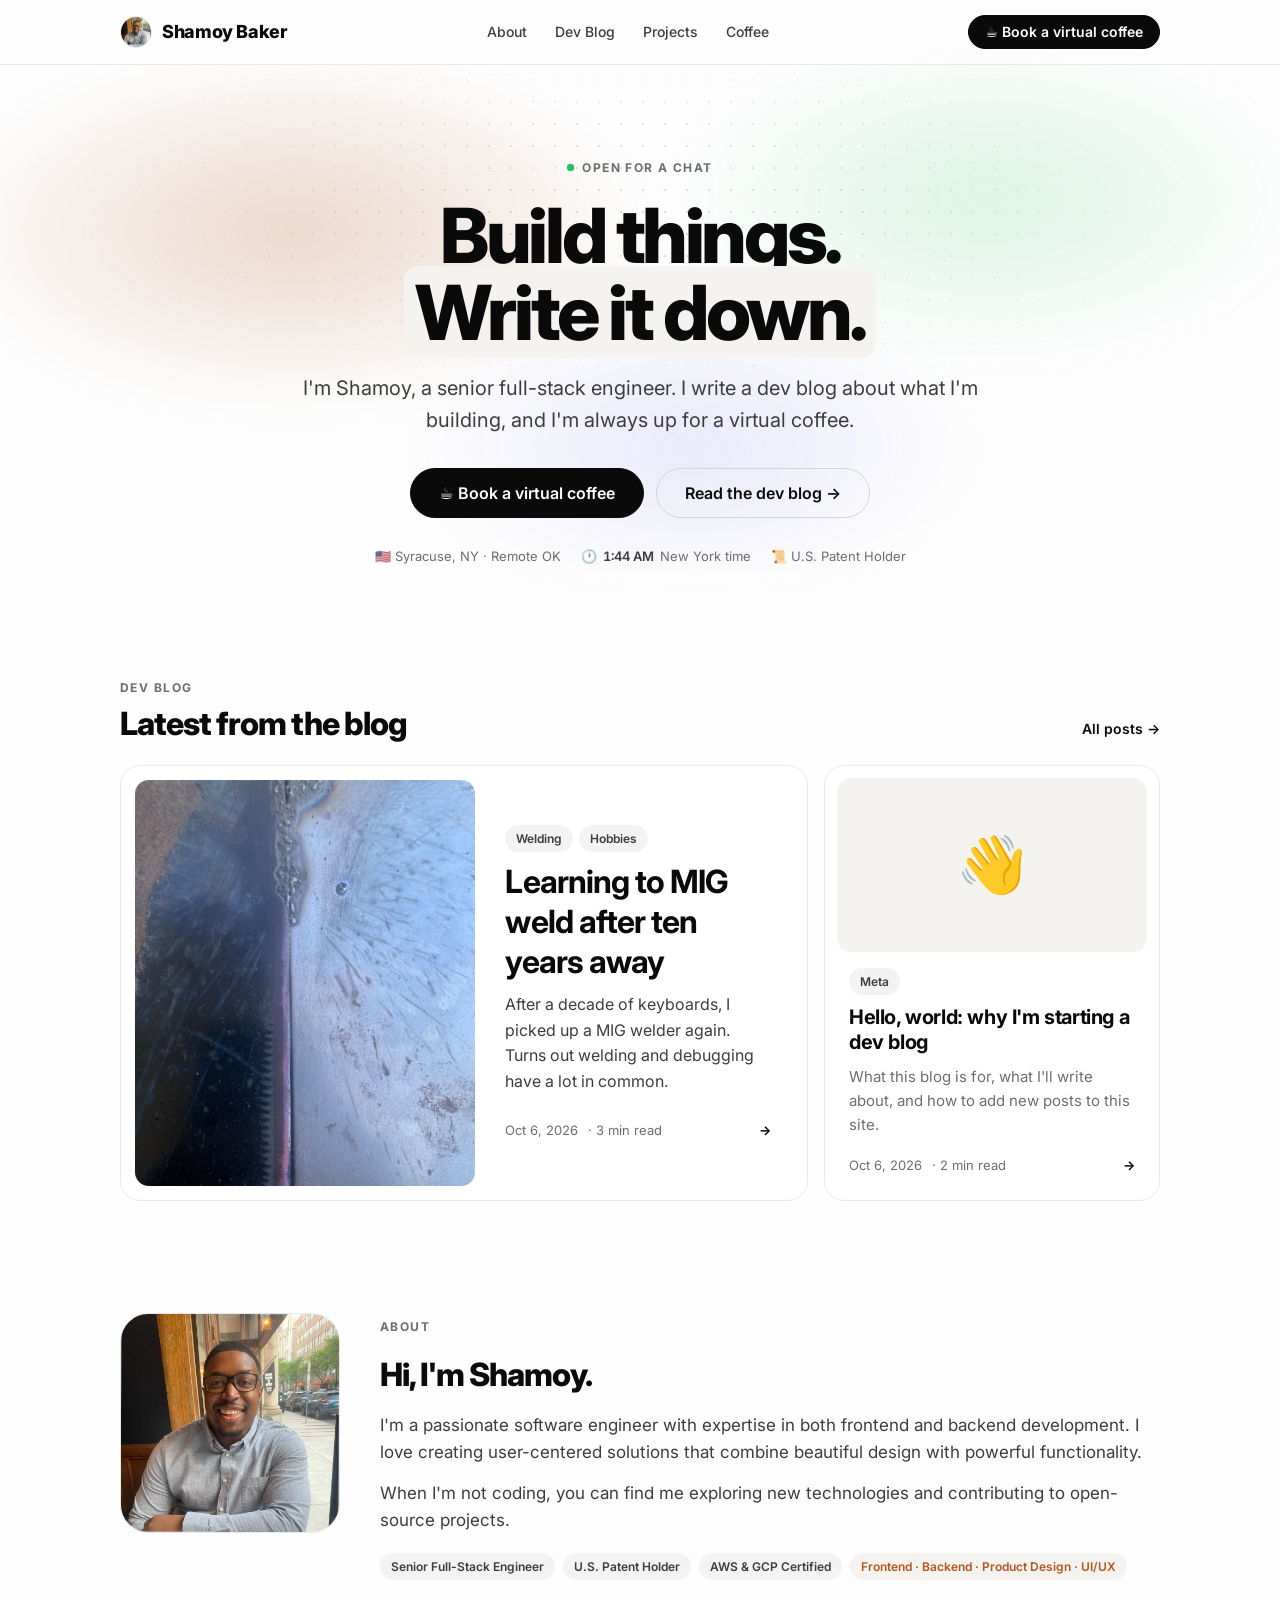
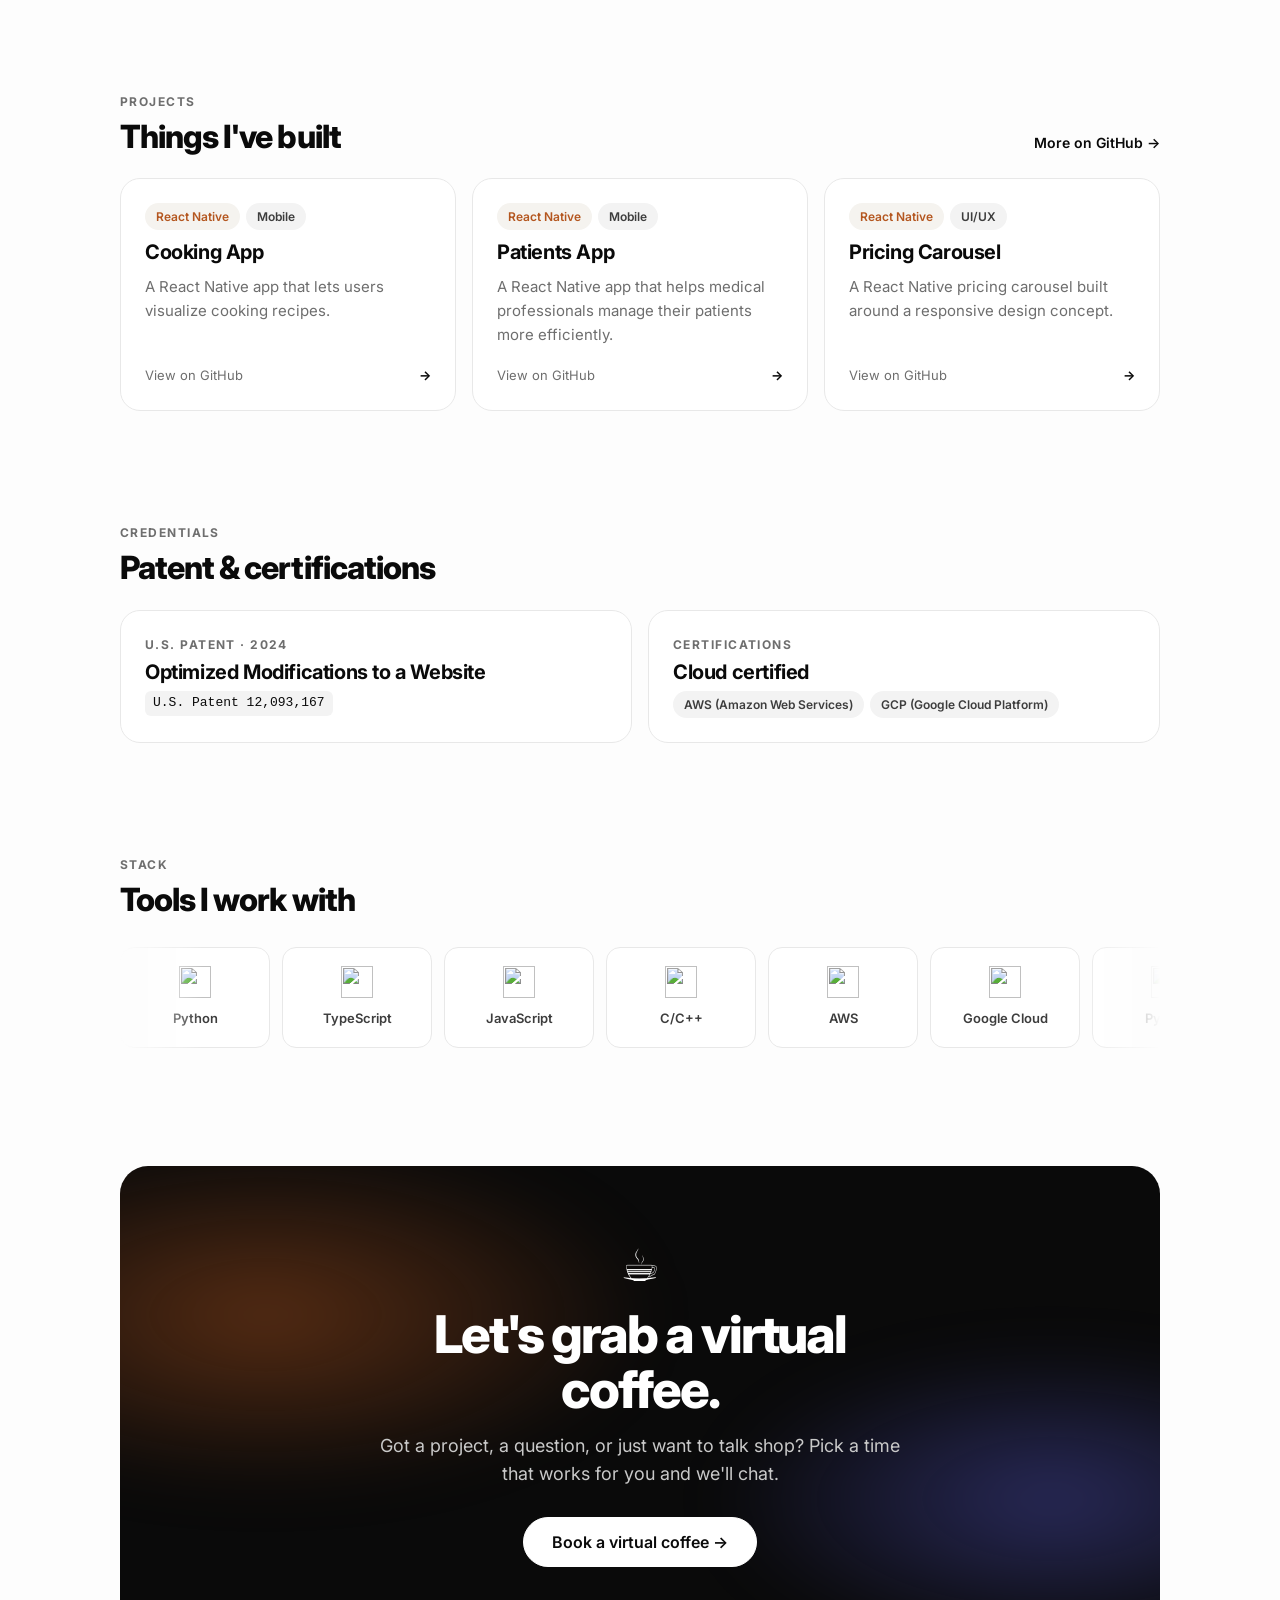
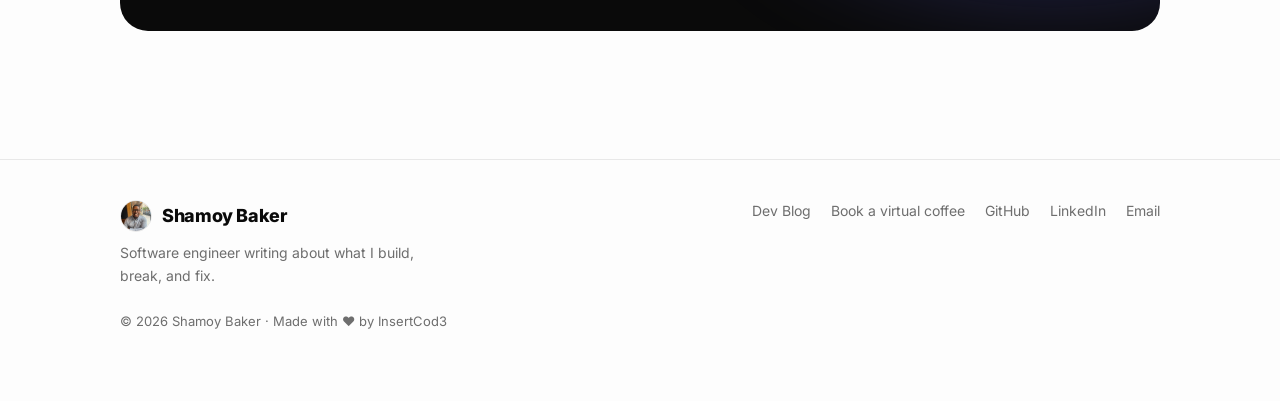
==== commit 039392df: "Update to be more mobile responsive" ====
--- a/index.html
+++ b/index.html
@@ -2,7 +2,7 @@
 <html lang="en">
 <head>
     <meta charset="utf-8">
-    <meta name="viewport" content="width=device-width, initial-scale=1">
+    <meta name="viewport" content="width=device-width, initial-scale=1, viewport-fit=cover">
     <meta name="theme-color" content="#fdfdfd">
     <title>Shamoy Baker — Software Engineer &amp; Dev Blog</title>
     <meta name="description" content="Shamoy Baker is a senior full-stack engineer and U.S. patent holder. Read the dev blog, see what I've built, or book a virtual coffee.">
@@ -10,21 +10,23 @@
     <link rel="preconnect" href="https://fonts.gstatic.com" crossorigin>
     <link href="https://fonts.googleapis.com/css2?family=Inter:wght@400;500;600;700;800&display=swap" rel="stylesheet">
     <link href="https://cdn.jsdelivr.net/npm/font-awesome@4.7.0/css/font-awesome.css" rel="stylesheet">
+    <script>document.documentElement.classList.add("js")</script>
     <link href="css/site.css" rel="stylesheet">
+    <link href="css/motion.css" rel="stylesheet">
     <script src="js/site.js" defer></script>
-    <!-- Google Tag Manager -->
-    <script>(function(w,d,s,l,i){w[l]=w[l]||[];w[l].push({'gtm.start':
-    new Date().getTime(),event:'gtm.js'});var f=d.getElementsByTagName(s)[0],
-    j=d.createElement(s),dl=l!='dataLayer'?'&l='+l:'';j.async=true;j.src=
-    'https://www.googletagmanager.com/gtm.js?id='+i+dl;f.parentNode.insertBefore(j,f);
-    })(window,document,'script','dataLayer','GTM-56KHHL7');</script>
-    <!-- End Google Tag Manager -->
+    <script src="js/motion.js" defer></script>
+    <!-- Google tag (gtag.js) -->
+    <script async src="https://www.googletagmanager.com/gtag/js?id=G-J84DMQDL9E"></script>
+    <script>
+    window.dataLayer = window.dataLayer || [];
+    function gtag(){dataLayer.push(arguments);}
+    gtag('js', new Date());
+
+    gtag('config', 'G-J84DMQDL9E');
+    </script>
 </head>
 <body data-page="home">
-    <noscript><iframe src="https://www.googletagmanager.com/ns.html?id=GTM-56KHHL7" height="0" width="0" style="display:none;visibility:hidden"></iframe></noscript>
-
     <header id="site-header"></header>
-
     <main>
         <!-- Hero -->
         <section class="hero wrap">
@@ -78,7 +80,7 @@
                 <div><span class="kicker">Projects</span><h2>Things I've built</h2></div>
                 <a class="more" target="_blank" rel="noopener" href="https://github.com/InSertCod3">More on GitHub →</a>
             </div>
-            <div class="grid grid-3">
+            <div class="grid grid-3 snap">
                 <a class="card" target="_blank" rel="noopener" href="https://github.com/InSertCod3/cooking_react_native">
                     <div class="tags"><span class="tag warm">React Native</span><span class="tag">Mobile</span></div>
                     <h3>Cooking App</h3>
--- a/css/site.css
+++ b/css/site.css
@@ -17,12 +17,13 @@
   --radius: 14px;
   --radius-lg: 20px;
   --max: 1080px;
+  --gutter: 20px;
   --font: "Inter", system-ui, -apple-system, "Segoe UI", Roboto, sans-serif;
   --mono: ui-monospace, "SF Mono", "JetBrains Mono", Menlo, Consolas, monospace;
 }
 
 *, *::before, *::after { box-sizing: border-box; }
-html { scroll-behavior: smooth; -webkit-text-size-adjust: 100%; }
+html { scroll-behavior: smooth; -webkit-text-size-adjust: 100%; -webkit-tap-highlight-color: transparent; scroll-padding-top: 80px; }
 body {
   margin: 0;
   background: var(--bg);
@@ -31,13 +32,16 @@
   font-size: 16px;
   line-height: 1.6;
   -webkit-font-smoothing: antialiased;
-}
+  overflow-x: clip;
+  overflow-wrap: break-word;
+}
+a, button { touch-action: manipulation; }
 img { max-width: 100%; display: block; }
 a { color: inherit; text-decoration: none; }
 a:hover { text-decoration: underline; text-underline-offset: 3px; }
 :focus-visible { outline: 2px solid var(--ink); outline-offset: 3px; border-radius: 6px; }
 
-.wrap { max-width: var(--max); margin: 0 auto; padding: 0 20px; }
+.wrap { max-width: var(--max); margin: 0 auto; padding: 0 max(var(--gutter), env(safe-area-inset-left)) 0 max(var(--gutter), env(safe-area-inset-right)); }
 
 /* ---------- Header ---------- */
 .site-header {
@@ -56,7 +60,14 @@
 .nav-links a:hover { background: #f1f1f1; text-decoration: none; color: var(--ink); }
 .nav-links a[aria-current="page"] { color: var(--ink); font-weight: 700; }
 .nav-cta { display: flex; align-items: center; gap: 8px; }
-.menu-btn { display: none; background: none; border: 1px solid var(--line-strong); border-radius: 10px; width: 40px; height: 40px; cursor: pointer; font-size: 18px; }
+.menu-btn { display: none; background: none; border: 1px solid var(--line-strong); border-radius: 12px; width: 44px; height: 44px; cursor: pointer; position: relative; padding: 0; }
+.menu-btn span { position: absolute; left: 12px; right: 12px; height: 2px; border-radius: 2px; background: var(--ink); transition: transform .3s cubic-bezier(.2,.7,.2,1), opacity .2s ease, top .3s cubic-bezier(.2,.7,.2,1); }
+.menu-btn span:nth-child(1) { top: 14px; }
+.menu-btn span:nth-child(2) { top: 20px; }
+.menu-btn span:nth-child(3) { top: 26px; }
+.menu-btn[aria-expanded="true"] span:nth-child(1) { top: 20px; transform: rotate(45deg); }
+.menu-btn[aria-expanded="true"] span:nth-child(2) { opacity: 0; transform: scaleX(0); }
+.menu-btn[aria-expanded="true"] span:nth-child(3) { top: 20px; transform: rotate(-45deg); }
 
 /* ---------- Buttons ---------- */
 .btn {
@@ -74,7 +85,7 @@
 .btn-sm { padding: 9px 16px; }
 
 /* ---------- Hero ---------- */
-.hero { text-align: center; padding: 88px 0 56px; }
+.hero { text-align: center; padding-top: 88px; padding-bottom: 56px; }
 .eyebrow {
   display: inline-flex; align-items: center; gap: 8px;
   font-size: 12px; font-weight: 700; letter-spacing: .12em; text-transform: uppercase;
@@ -93,7 +104,7 @@
 .hero-meta b { font-weight: 600; color: var(--ink-2); font-variant-numeric: tabular-nums; }
 
 /* ---------- Sections ---------- */
-.section { padding: 56px 0; }
+.section { padding-top: 56px; padding-bottom: 56px; }
 .section-head { display: flex; align-items: end; justify-content: space-between; gap: 16px; margin-bottom: 24px; flex-wrap: wrap; }
 .section-head h2 { font-size: clamp(24px, 3.2vw, 32px); letter-spacing: -0.03em; font-weight: 800; margin: 0; line-height: 1.1; }
 .section-head .kicker { display: block; font-size: 12px; font-weight: 700; letter-spacing: .12em; text-transform: uppercase; color: var(--muted); margin-bottom: 8px; }
@@ -176,7 +187,7 @@
 .footer-note { margin-top: 24px; font-size: 13px; }
 
 /* ---------- Booking page ---------- */
-.page-hero { padding: 72px 0 32px; text-align: center; }
+.page-hero { padding-top: 72px; padding-bottom: 32px; text-align: center; }
 .page-hero h1 { font-size: clamp(36px, 6vw, 60px); letter-spacing: -0.04em; line-height: 1.05; margin: 14px auto 14px; font-weight: 800; max-width: 16ch; }
 .page-hero p { color: var(--ink-2); font-size: 18px; max-width: 52ch; margin: 0 auto; }
 .book-layout { display: grid; grid-template-columns: 320px 1fr; gap: 24px; align-items: start; }
@@ -201,7 +212,8 @@
 .article h1.title { font-size: clamp(34px, 5.5vw, 52px); letter-spacing: -0.04em; line-height: 1.07; margin: 18px 0 14px; font-weight: 800; }
 .article .byline { display: flex; gap: 12px; align-items: center; flex-wrap: wrap; color: var(--muted); font-size: 14px; margin-bottom: 36px; padding-bottom: 24px; border-bottom: 1px solid var(--line); }
 .article .byline img { width: 32px; height: 32px; border-radius: 50%; }
-.prose { font-size: 18px; line-height: 1.75; color: #1d1d1d; }
+.prose { font-size: 18px; line-height: 1.75; color: #1d1d1d; overflow-wrap: anywhere; }
+.prose img, .prose video { max-width: 100%; height: auto; }
 .prose h2 { font-size: 28px; letter-spacing: -0.03em; margin: 2em 0 .5em; line-height: 1.2; }
 .prose h3 { font-size: 22px; letter-spacing: -0.02em; margin: 1.6em 0 .4em; }
 .prose p, .prose ul, .prose ol, .prose pre, .prose blockquote { margin: 0 0 1.2em; }
@@ -225,26 +237,113 @@
   .book-side { position: static; }
 }
 @media (max-width: 720px) {
-  .menu-btn { display: inline-flex; align-items: center; justify-content: center; }
+  :root { --gutter: 1em; }
+  .menu-btn { display: inline-flex; }
+  .nav { height: 60px; }
   .nav-links {
-    display: none; position: absolute; top: 64px; left: 0; right: 0; background: var(--bg);
-    flex-direction: column; align-items: stretch; padding: 12px 20px 20px; border-bottom: 1px solid var(--line); gap: 2px;
+    display: flex; position: absolute; top: 100%; left: 0; right: 0;
+    background: rgba(253,253,253,.99); -webkit-backdrop-filter: blur(14px); backdrop-filter: blur(14px);
+    flex-direction: column; align-items: stretch; gap: 2px;
+    padding: 8px max(var(--gutter), env(safe-area-inset-left)) 20px;
+    border-bottom: 1px solid var(--line); box-shadow: 0 24px 40px rgba(0,0,0,.08);
+    visibility: hidden; opacity: 0; transform: translateY(-10px); pointer-events: none;
+    transition: opacity .25s ease, transform .3s cubic-bezier(.2,.7,.2,1), visibility 0s linear .3s;
   }
-  .nav-links.open { display: flex; }
-  .nav-links a { padding: 12px; }
+  .nav-links.open { visibility: visible; opacity: 1; transform: none; pointer-events: auto; transition-delay: 0s; }
+  .nav-links li { opacity: 0; transform: translateY(10px); transition: opacity .3s ease, transform .35s cubic-bezier(.2,.7,.2,1); }
+  .nav-links.open li { opacity: 1; transform: none; }
+  .nav-links.open li:nth-child(1) { transition-delay: .06s; }
+  .nav-links.open li:nth-child(2) { transition-delay: .11s; }
+  .nav-links.open li:nth-child(3) { transition-delay: .16s; }
+  .nav-links.open li:nth-child(4) { transition-delay: .21s; }
+  .nav-links a { padding: 14px 12px; font-size: 18px; font-weight: 600; border-radius: 14px; }
   .nav-cta .btn { display: none; }
-  .hero { padding: 56px 0 40px; }
+  .hero { padding-top: 44px; padding-bottom: 32px; }
+  .hero h1 { margin: 14px auto 16px; }
+  .hero p.lede { margin-bottom: 24px; }
+  .hero-actions { flex-direction: column; align-items: stretch; max-width: 360px; margin: 0 auto; }
+  .hero-actions .btn { width: 100%; }
+  .hero-meta { flex-direction: column; align-items: center; gap: 6px; }
+  .section { padding-top: 36px; padding-bottom: 36px; }
+  .section-head { margin-bottom: 18px; }
   .grid-3, .grid-2 { grid-template-columns: 1fr; }
-  .card.feature { grid-column: auto; padding: 24px; }
-  .about { grid-template-columns: 1fr; gap: 20px; }
-  .about img { width: 120px; height: 120px; border-radius: 22px; }
+  .card { padding: 20px; }
+  .card.feature { grid-column: auto; padding: 22px; }
+  .about { grid-template-columns: 1fr; gap: 18px; }
+  .about img { width: 112px; height: 112px; border-radius: 22px; }
+  .about p { font-size: 16px; }
   .post-row { grid-template-columns: 1fr; gap: 4px; }
   .embed iframe { height: 880px; }
   .prose { font-size: 17px; }
-}
-@media (prefers-reduced-motion: reduce) {
-  * { animation: none !important; transition: none !important; scroll-behavior: auto !important; }
+  .page-hero { padding-top: 44px; padding-bottom: 20px; }
+  .page-hero p { font-size: 16px; }
+  .article { padding: 36px var(--gutter) 16px; }
+  .article .byline { margin-bottom: 24px; padding-bottom: 18px; }
+  .cta-band { border-radius: 22px; }
+  .cta-band p { font-size: 16px; }
+  .cta-band .btn { width: 100%; max-width: 360px; }
+  .btn-lg { padding: 15px 22px; }
+  .site-footer { margin-top: 40px; padding: 32px 0 calc(96px + env(safe-area-inset-bottom)); }
+  .footer-grid { flex-direction: column; gap: 20px; }
+  .footer-grid ul { gap: 8px 18px; }
+  .footer-grid a { display: inline-block; padding: 6px 0; }
+
+  /* swipeable card rail */
+  .grid.snap {
+    grid-auto-flow: column; grid-auto-columns: 84%; grid-template-columns: none;
+    overflow-x: auto; scroll-snap-type: x mandatory; overscroll-behavior-x: contain;
+    margin: 0 calc(var(--gutter) * -1); padding: 4px var(--gutter) 14px; scroll-padding: 0 var(--gutter);
+    -webkit-overflow-scrolling: touch; scrollbar-width: none;
+  }
+  .grid.snap::-webkit-scrollbar { display: none; }
+  .grid.snap > * { scroll-snap-align: start; }
+
+  .prose pre { margin-left: calc(var(--gutter) * -1); margin-right: calc(var(--gutter) * -1); border-radius: 0; padding: 16px var(--gutter); font-size: 13px; }
+  .prose table { display: block; overflow-x: auto; white-space: nowrap; }
+  .prose h2 { font-size: 24px; }
+  .prose h3 { font-size: 20px; }
+}
+@media (max-width: 400px) {
+  .logo-tile { padding: 14px 6px; }
+}
+@media (hover: none) {
+  .btn:hover, a.card:hover, .card.hoverable:hover { transform: none; box-shadow: none; }
+  a.card:hover { border-color: var(--line); }
 }
 
 .card.feature.solo { grid-column: 1 / -1; }
 .site-footer .brand { color: var(--ink); }
+
+/* ==========================================================
+   Cover photos (blog)
+   ========================================================== */
+.cover { position: relative; aspect-ratio: 16 / 9; overflow: hidden; border-radius: var(--radius); background: var(--tint); }
+.cover img { position: absolute; inset: 0; width: 100%; height: 100%; object-fit: cover; transition: transform .4s ease; }
+a:hover .cover img { transform: scale(1.04); }
+.cover-fallback { position: absolute; inset: 0; display: grid; place-items: center; font-size: 56px; }
+
+.card.post-card { padding: 12px; gap: 0; }
+.post-card .card-body { padding: 16px 12px 12px; display: flex; flex-direction: column; gap: 10px; flex: 1; }
+.post-card .cover { border-radius: calc(var(--radius-lg) - 6px); }
+.card.feature.post-card { padding: 14px; background: #fff; border-color: var(--line); display: grid; grid-template-columns: 1.1fr 1fr; gap: 8px; align-items: stretch; }
+.card.feature.post-card .cover { aspect-ratio: auto; min-height: 280px; height: 100%; }
+.card.feature.post-card .card-body { justify-content: center; padding: 20px 22px; }
+.card.feature.post-card .meta { margin-top: 8px; }
+
+.post-row { grid-template-columns: 180px 1fr auto; align-items: center; }
+.post-row .thumb .cover { border-radius: 12px; }
+.post-row .thumb .cover-fallback { font-size: 36px; }
+.post-row time { display: block; margin-bottom: 4px; }
+.post-row .tags { justify-content: flex-end; }
+
+.hero-img { margin: 0 0 36px; }
+.hero-img .cover { aspect-ratio: 16 / 9; border-radius: var(--radius-lg); }
+
+@media (max-width: 900px) {
+  .card.feature.post-card { grid-template-columns: 1fr; }
+  .card.feature.post-card .cover { min-height: 0; aspect-ratio: 16 / 9; height: auto; }
+}
+@media (max-width: 720px) {
+  .post-row { grid-template-columns: 1fr; }
+  .post-row .tags { justify-content: flex-start; }
+}
--- a/css/motion.css
+++ b/css/motion.css
@@ -0,0 +1,193 @@
+/* ==========================================================
+   Motion layer — loaded after site.css.
+   Everything here is progressive enhancement: without JS or with
+   prefers-reduced-motion, the page is fully visible and static.
+   ========================================================== */
+
+:root { --ease: cubic-bezier(.2, .7, .2, 1); }
+
+/* ---------- Page enter / leave ---------- */
+.js body { animation: pagein .5s ease both; }
+@keyframes pagein { from { opacity: 0; } }
+body.leaving { opacity: 0; transition: opacity .18s ease; }
+
+/* ---------- Scroll progress ---------- */
+.scroll-progress {
+  position: fixed; top: 0; left: 0; right: 0; height: 3px; z-index: 60; pointer-events: none;
+  background: linear-gradient(90deg, var(--ink), var(--accent));
+  transform: scaleX(var(--p, 0)); transform-origin: 0 50%;
+}
+
+/* ---------- Header: shadow + hide on scroll down ---------- */
+.site-header { transition: transform .35s var(--ease), box-shadow .3s ease, background .3s ease; }
+.site-header.scrolled { box-shadow: 0 6px 24px rgba(0,0,0,.06); }
+.site-header.hide { transform: translateY(-100%); }
+body.menu-open { overflow: hidden; }
+body::after {
+  content: ""; position: fixed; inset: 0; z-index: 40; background: rgba(10,10,10,.28);
+  opacity: 0; pointer-events: none; transition: opacity .3s ease;
+}
+body.menu-open::after { opacity: 1; pointer-events: auto; }
+.brand img { transition: transform .5s var(--ease); }
+.brand:hover img { transform: rotate(-12deg) scale(1.08); }
+
+/* ---------- Hero ---------- */
+.hero { position: relative; isolation: isolate; }
+.hero::before, .hero::after {
+  content: ""; position: absolute; z-index: -1; pointer-events: none; left: -10vw; right: -10vw; top: -40px; height: 540px;
+}
+.hero::before {
+  background:
+    radial-gradient(38% 48% at 24% 38%, rgba(180, 86, 31, .22), transparent 70%),
+    radial-gradient(34% 44% at 76% 32%, rgba(34, 197, 94, .15), transparent 70%),
+    radial-gradient(30% 40% at 54% 78%, rgba(99, 102, 241, .13), transparent 70%);
+  filter: blur(18px); animation: aurora 16s ease-in-out infinite alternate; will-change: transform;
+}
+.hero::after {
+  background-image: radial-gradient(rgba(0,0,0,.14) 1px, transparent 1.3px); background-size: 22px 22px;
+  -webkit-mask-image: radial-gradient(ellipse 60% 55% at 50% 34%, #000, transparent 75%);
+  mask-image: radial-gradient(ellipse 60% 55% at 50% 34%, #000, transparent 75%);
+  animation: gridfade 1.4s ease .2s backwards;
+}
+@keyframes aurora { to { transform: translate3d(4%, 5%, 0) scale(1.14) rotate(4deg); } }
+@keyframes gridfade { from { opacity: 0; } }
+
+.js .hero > *, .js .page-hero > * { animation: rise .85s var(--ease) backwards; }
+.hero > :nth-child(1), .page-hero > :nth-child(1) { animation-delay: .05s; }
+.hero > :nth-child(2), .page-hero > :nth-child(2) { animation-delay: .15s; }
+.hero > :nth-child(3), .page-hero > :nth-child(3) { animation-delay: .27s; }
+.hero > :nth-child(4) { animation-delay: .39s; }
+.hero > :nth-child(5) { animation-delay: .5s; }
+@keyframes rise { from { opacity: 0; transform: translate3d(0, 26px, 0); } }
+
+/* highlighter sweep behind "Write it down." */
+.hero h1 em {
+  background: linear-gradient(var(--tint), var(--tint)) no-repeat 0 0 / 0% 100%;
+  -webkit-box-decoration-break: clone; box-decoration-break: clone;
+  animation: sweep .9s var(--ease) .75s forwards;
+}
+@keyframes sweep { to { background-size: 100% 100%; } }
+
+/* live dot ping */
+.eyebrow .dot { position: relative; box-shadow: none; }
+.eyebrow .dot::after {
+  content: ""; position: absolute; inset: 0; border-radius: 50%; background: inherit;
+  animation: ping 2s cubic-bezier(0, 0, .2, 1) infinite;
+}
+@keyframes ping { 75%, 100% { transform: scale(3.2); opacity: 0; } }
+
+/* ---------- Scroll reveal (tagged by motion.js) ---------- */
+.js [data-reveal] {
+  opacity: 0; transform: translate3d(0, 30px, 0);
+  transition: opacity .8s var(--ease) calc(var(--d, 0) * 80ms), transform .8s var(--ease) calc(var(--d, 0) * 80ms);
+  will-change: opacity, transform;
+}
+.js [data-reveal="left"]  { transform: translate3d(-34px, 0, 0); }
+.js [data-reveal="right"] { transform: translate3d(34px, 0, 0); }
+.js [data-reveal="scale"] { transform: scale(.94); }
+.js [data-reveal="fade"]  { transform: none; }
+.js [data-reveal].in { opacity: 1; transform: none; }
+
+/* ---------- Buttons ---------- */
+.btn { position: relative; overflow: hidden; }
+.btn::after {
+  content: ""; position: absolute; top: 0; bottom: 0; left: -70%; width: 50%; pointer-events: none;
+  background: linear-gradient(100deg, transparent, rgba(255,255,255,.4), transparent); transform: skewX(-20deg);
+}
+.btn-ghost::after, .cta-band .btn::after { background: linear-gradient(100deg, transparent, rgba(0,0,0,.07), transparent); }
+.btn:active { transform: scale(.97); transition-duration: .08s; }
+.hero-actions .btn:first-child { animation: nudge 3.2s ease-in-out 2.4s infinite; }
+@keyframes nudge { 0%, 88%, 100% { transform: none; } 92% { transform: translateY(-3px); } 96% { transform: translateY(0); } }
+
+@media (hover: hover) and (pointer: fine) {
+  .btn:hover::after { left: 130%; transition: left .7s var(--ease); }
+  .btn:hover { transform: translateY(-2px); }
+
+  /* spotlight + tilt on cards */
+  .card { position: relative; }
+  .card::before {
+    content: ""; position: absolute; inset: 0; border-radius: inherit; pointer-events: none; z-index: 0;
+    background: radial-gradient(260px circle at var(--mx, 50%) var(--my, 50%), rgba(180, 86, 31, .09), transparent 70%);
+    opacity: 0; transition: opacity .3s ease;
+  }
+  .card:hover::before { opacity: 1; }
+  .card > * { position: relative; z-index: 1; }
+  a.card { transform-style: preserve-3d; }
+  a.card:hover {
+    transform: perspective(900px) translateY(-4px) rotateX(var(--rx, 0deg)) rotateY(var(--ry, 0deg));
+    transition: border-color .15s ease, box-shadow .3s ease, transform .12s ease-out;
+  }
+  .logo-tile:hover { transform: translateY(-4px) scale(1.04); border-color: var(--ink); }
+}
+a.card:active { transform: scale(.985); }
+.card .arrow { transition: transform .25s var(--ease); }
+
+/* link underline slide */
+.more, .footer-grid a { background: linear-gradient(currentColor, currentColor) no-repeat 0 100% / 0 1.5px; transition: background-size .35s var(--ease), color .15s; }
+.more:hover, .footer-grid a:hover { background-size: 100% 1.5px; text-decoration: none; }
+
+/* cover zoom */
+.cover img { transition: transform .8s var(--ease); }
+a:hover .cover img { transform: scale(1.06); }
+
+/* ---------- Stack marquee ---------- */
+.logos.is-marquee {
+  display: block; overflow: hidden; padding: 6px 0;
+  -webkit-mask-image: linear-gradient(90deg, transparent, #000 8%, #000 92%, transparent);
+  mask-image: linear-gradient(90deg, transparent, #000 8%, #000 92%, transparent);
+}
+.logos.is-marquee .track { display: flex; gap: 12px; width: max-content; animation: marquee 30s linear infinite; }
+.logos.is-marquee:hover .track, .logos.is-marquee:active .track { animation-play-state: paused; }
+.logos.is-marquee .logo-tile { flex: none; width: 150px; transition: transform .3s var(--ease), border-color .2s; }
+@keyframes marquee { to { transform: translateX(calc(-50% - 6px)); } }
+@media (max-width: 720px) { .logos.is-marquee .logo-tile { width: 118px; } }
+
+/* ---------- CTA band ---------- */
+.cta-band::before {
+  content: ""; position: absolute; inset: -40%; pointer-events: none;
+  background:
+    radial-gradient(30% 30% at 30% 40%, rgba(180, 86, 31, .45), transparent 70%),
+    radial-gradient(26% 26% at 72% 62%, rgba(99, 102, 241, .35), transparent 70%);
+  filter: blur(30px); animation: spin 22s linear infinite;
+}
+.cta-band > * { position: relative; }
+@keyframes spin { to { transform: rotate(360deg); } }
+.cup { position: relative; }
+.steam { animation: float 3s ease-in-out infinite; }
+.cup::before, .cup::after {
+  content: ""; position: absolute; left: 50%; top: -6px; width: 6px; height: 22px; border-radius: 6px;
+  background: linear-gradient(to top, rgba(255,255,255,.5), transparent); filter: blur(3px); opacity: 0;
+  animation: wisp 2.8s ease-in-out infinite;
+}
+.cup::before { margin-left: -12px; }
+.cup::after { margin-left: 8px; animation-delay: 1.2s; }
+@keyframes wisp { 0% { transform: translateY(14px) scaleX(1); opacity: 0; } 30% { opacity: .9; } 100% { transform: translateY(-22px) scaleX(1.8); opacity: 0; } }
+
+/* ---------- Blog rows ---------- */
+.post-row { transition: background .25s ease, padding .3s var(--ease); }
+@media (hover: hover) { .post-row:hover { background: linear-gradient(90deg, rgba(245,243,239,.9), transparent); padding-left: 12px; } }
+
+/* ---------- Sticky mobile CTA ---------- */
+.mobile-cta { display: none; }
+@media (max-width: 720px) {
+  .mobile-cta {
+    display: block; position: fixed; z-index: 45; left: max(16px, env(safe-area-inset-left)); right: max(16px, env(safe-area-inset-right));
+    bottom: calc(14px + env(safe-area-inset-bottom));
+    transform: translateY(160%); opacity: 0; pointer-events: none;
+    transition: transform .45s var(--ease), opacity .3s ease;
+  }
+  .mobile-cta.show { transform: none; opacity: 1; pointer-events: auto; }
+  .mobile-cta .btn { width: 100%; box-shadow: 0 10px 30px rgba(0,0,0,.28); padding: 16px; font-size: 16px; }
+  body.menu-open .mobile-cta { transform: translateY(160%); opacity: 0; }
+}
+
+/* ---------- Reduced motion: everything visible, nothing moving ---------- */
+@media (prefers-reduced-motion: reduce) {
+  *, *::before, *::after { animation: none !important; transition: none !important; scroll-behavior: auto !important; }
+  .hero h1 em { background-size: 100% 100%; }
+  .js [data-reveal] { opacity: 1; transform: none; }
+  .scroll-progress { display: none; }
+}
+
+/* keep decorative overflow (aurora, marquee) from widening the page */
+main { overflow-x: clip; }
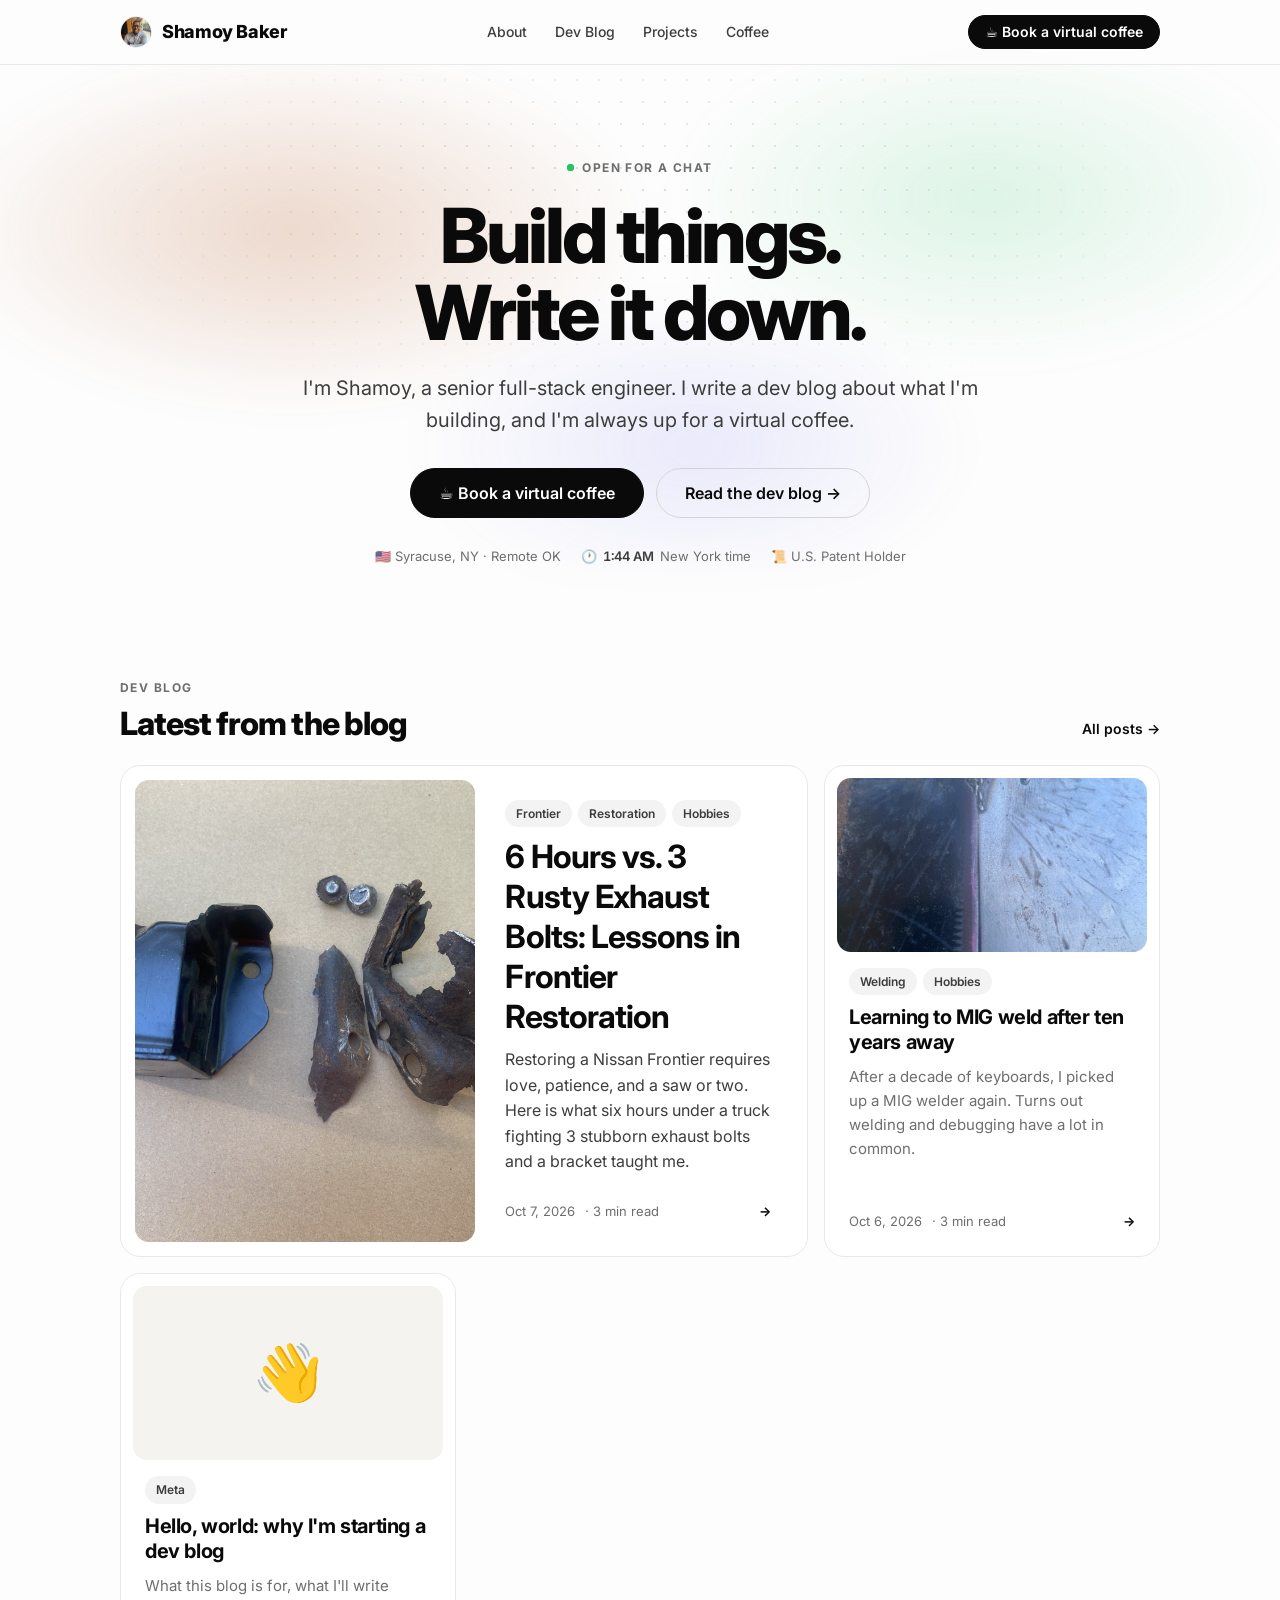
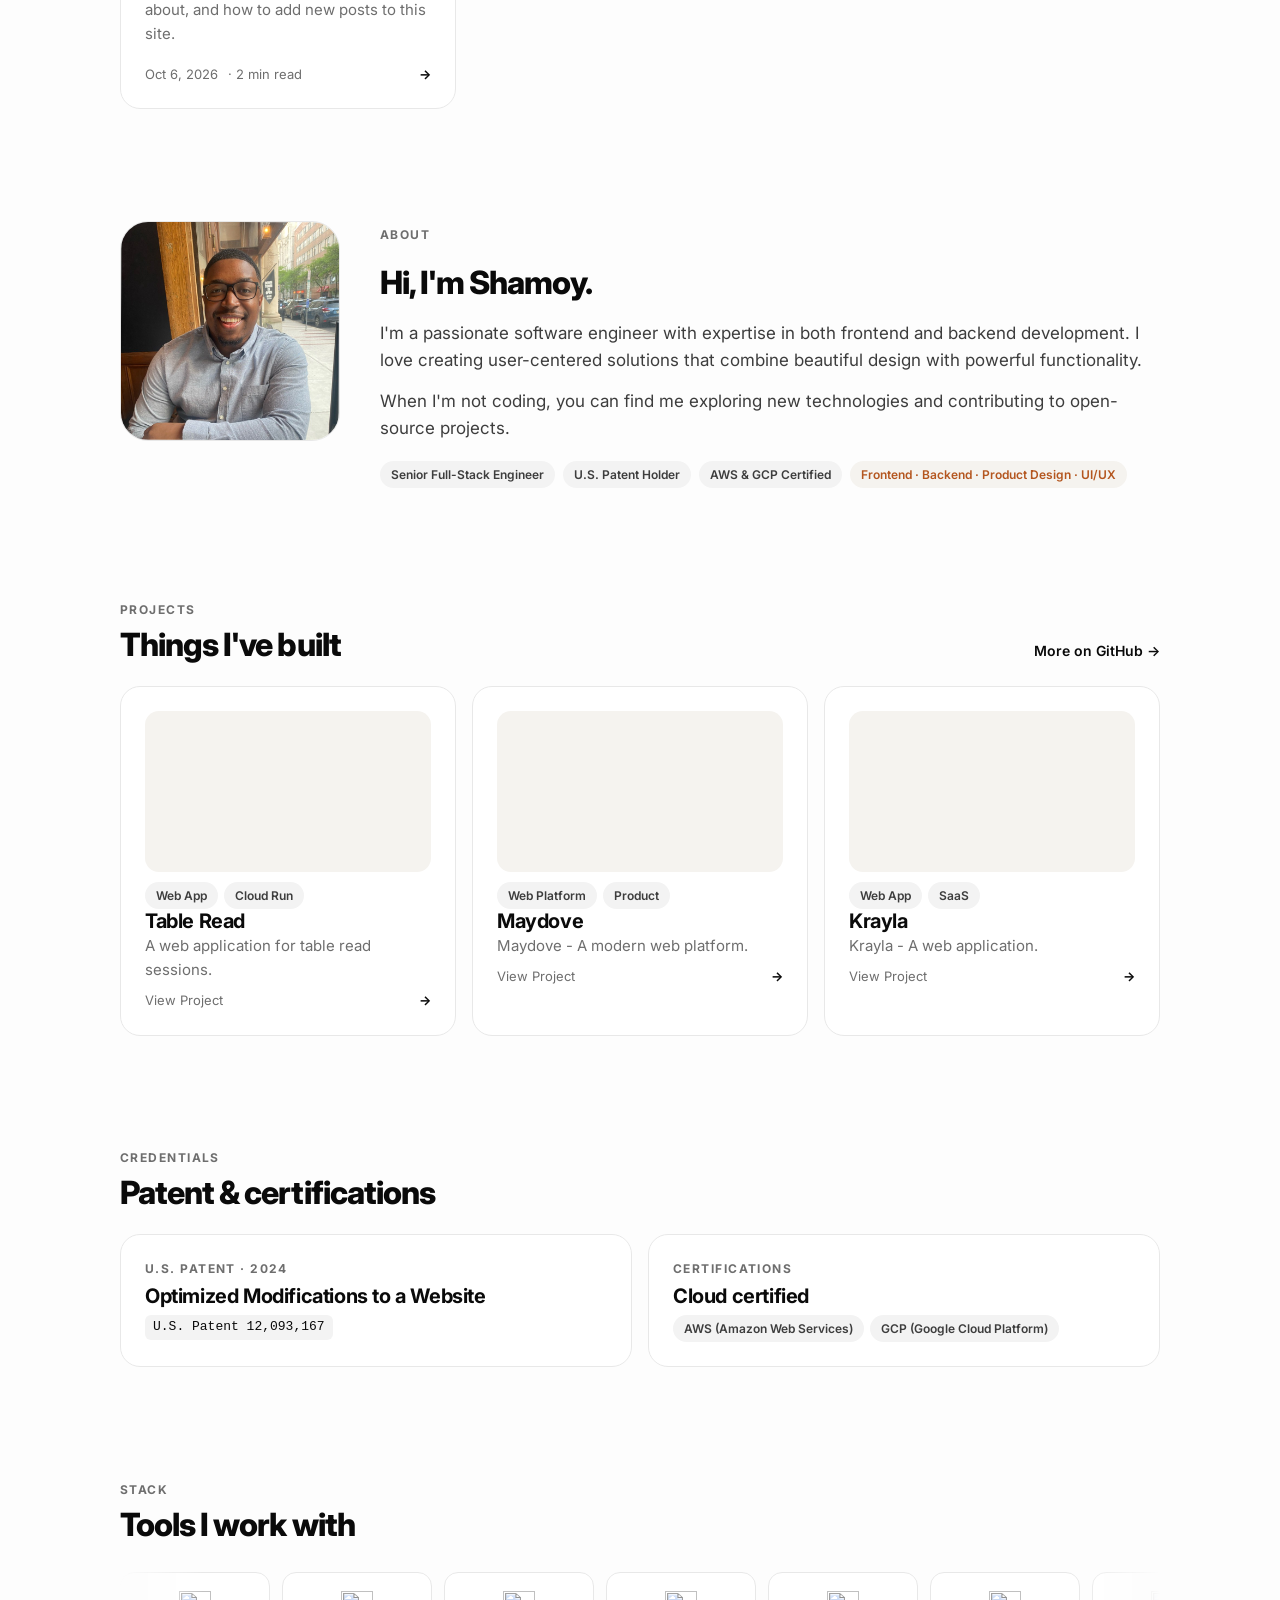
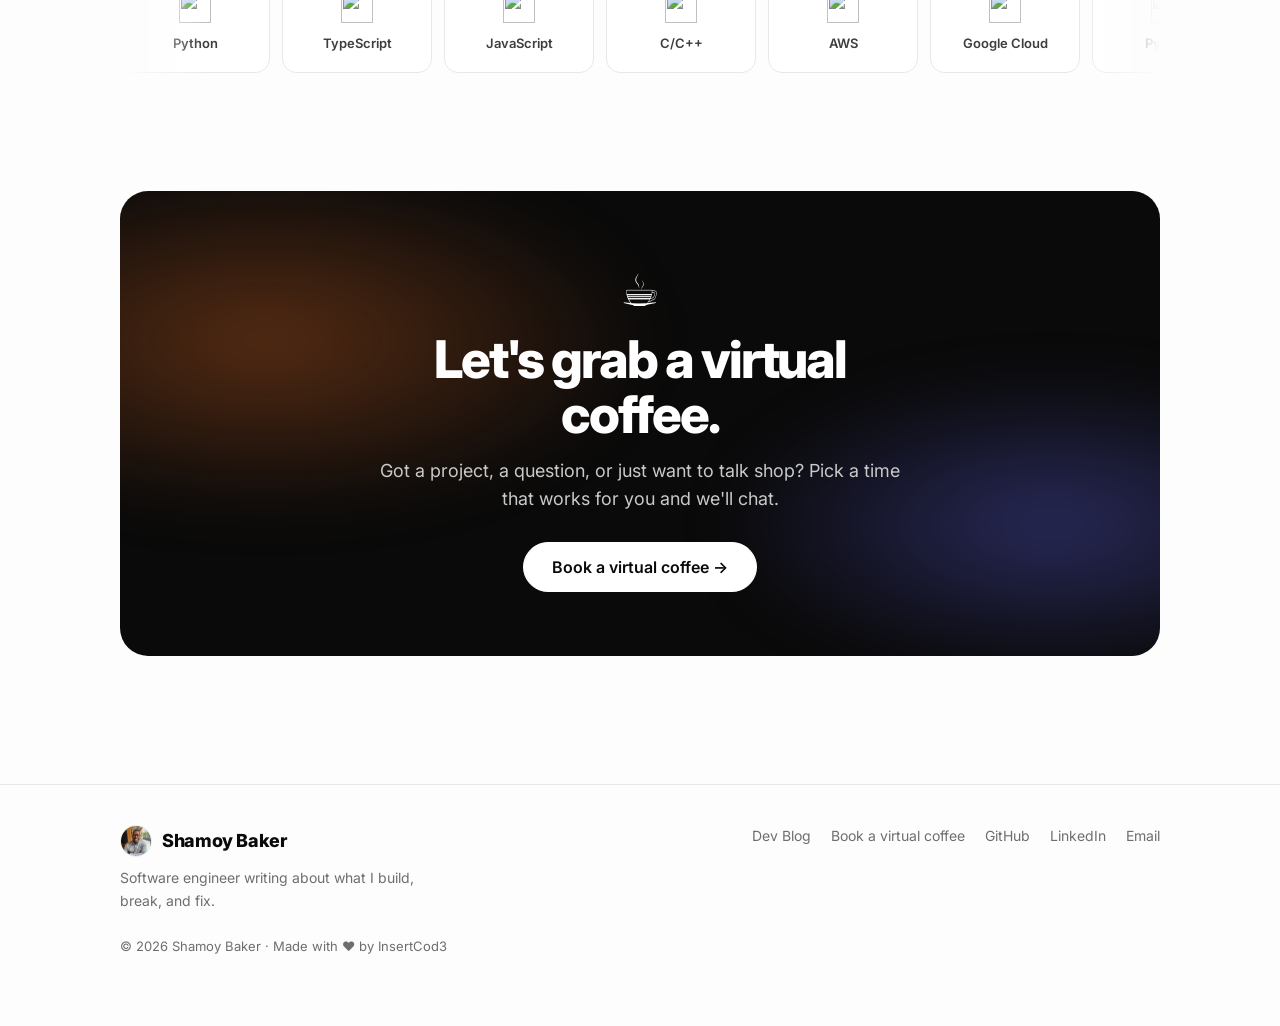
==== commit 9edc5bc9: "Mobile responsive update and new post" ====
--- a/index.html
+++ b/index.html
@@ -80,25 +80,8 @@
                 <div><span class="kicker">Projects</span><h2>Things I've built</h2></div>
                 <a class="more" target="_blank" rel="noopener" href="https://github.com/InSertCod3">More on GitHub →</a>
             </div>
-            <div class="grid grid-3 snap">
-                <a class="card" target="_blank" rel="noopener" href="https://github.com/InSertCod3/cooking_react_native">
-                    <div class="tags"><span class="tag warm">React Native</span><span class="tag">Mobile</span></div>
-                    <h3>Cooking App</h3>
-                    <p>A React Native app that lets users visualize cooking recipes.</p>
-                    <div class="meta"><span>View on GitHub</span><span class="arrow">→</span></div>
-                </a>
-                <a class="card" target="_blank" rel="noopener" href="https://github.com/InSertCod3/react_native_patients">
-                    <div class="tags"><span class="tag warm">React Native</span><span class="tag">Mobile</span></div>
-                    <h3>Patients App</h3>
-                    <p>A React Native app that helps medical professionals manage their patients more efficiently.</p>
-                    <div class="meta"><span>View on GitHub</span><span class="arrow">→</span></div>
-                </a>
-                <a class="card" target="_blank" rel="noopener" href="https://github.com/InSertCod3/React_Native_Pricing_Carousel">
-                    <div class="tags"><span class="tag warm">React Native</span><span class="tag">UI/UX</span></div>
-                    <h3>Pricing Carousel</h3>
-                    <p>A React Native pricing carousel built around a responsive design concept.</p>
-                    <div class="meta"><span>View on GitHub</span><span class="arrow">→</span></div>
-                </a>
+            <div class="grid grid-3 snap" id="projects-grid">
+                <div class="empty" style="grid-column:1/-1"><b>Loading projects…</b></div>
             </div>
         </section>
 
--- a/css/site.css
+++ b/css/site.css
@@ -96,7 +96,7 @@
   font-size: clamp(40px, 7vw, 76px); line-height: 1.02; letter-spacing: -0.045em; font-weight: 800;
   margin: 18px auto 20px; max-width: 16ch; text-wrap: balance;
 }
-.hero h1 em { font-style: normal; background: var(--tint); padding: 0 .15em; border-radius: .2em; }
+.hero h1 em { font-style: normal; padding: 0 .15em; border-radius: .2em; }
 .hero p.lede { font-size: clamp(17px, 2vw, 20px); color: var(--ink-2); max-width: 54ch; margin: 0 auto 32px; }
 .hero-actions { display: flex; gap: 12px; justify-content: center; flex-wrap: wrap; }
 .hero-meta { margin-top: 28px; font-size: 13px; color: var(--muted); display: flex; gap: 8px 20px; justify-content: center; flex-wrap: wrap; }
--- a/css/motion.css
+++ b/css/motion.css
@@ -60,12 +60,6 @@
 .hero > :nth-child(5) { animation-delay: .5s; }
 @keyframes rise { from { opacity: 0; transform: translate3d(0, 26px, 0); } }
 
-/* highlighter sweep behind "Write it down." */
-.hero h1 em {
-  background: linear-gradient(var(--tint), var(--tint)) no-repeat 0 0 / 0% 100%;
-  -webkit-box-decoration-break: clone; box-decoration-break: clone;
-  animation: sweep .9s var(--ease) .75s forwards;
-}
 @keyframes sweep { to { background-size: 100% 100%; } }
 
 /* live dot ping */
